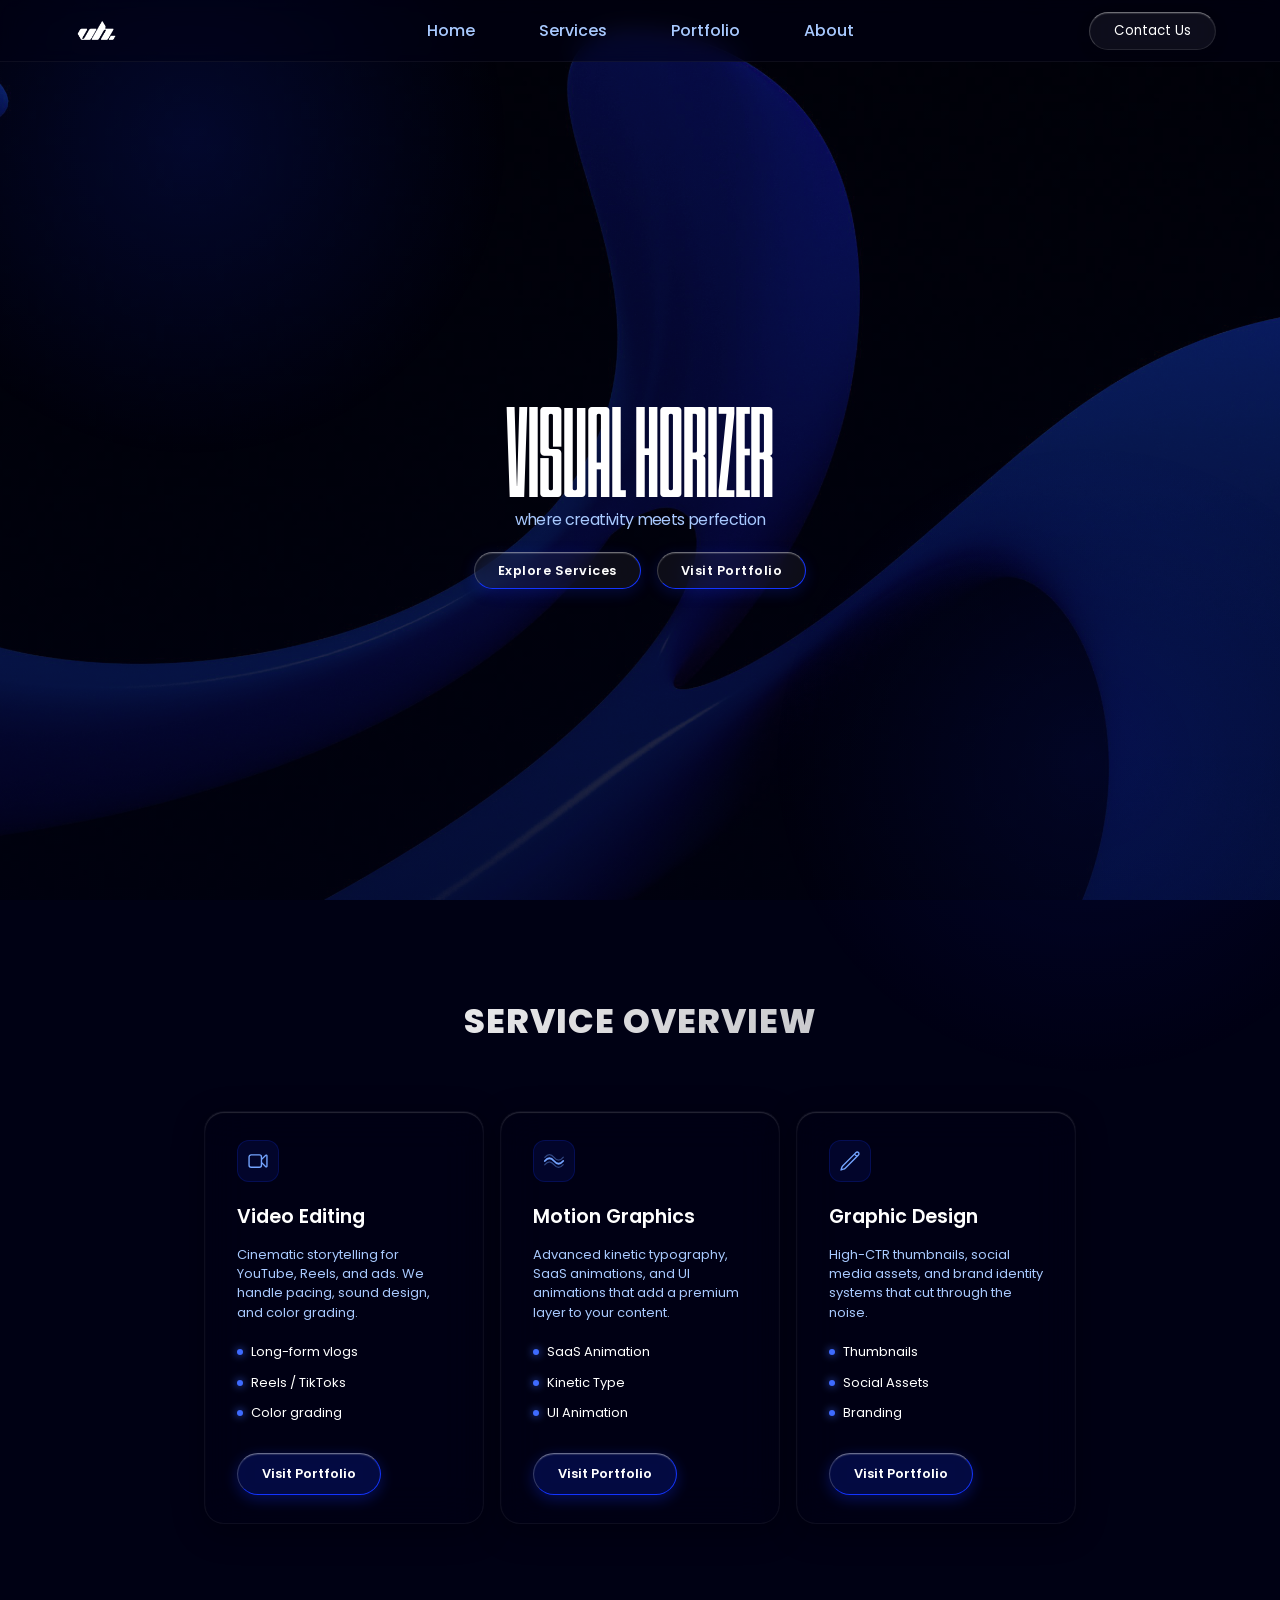
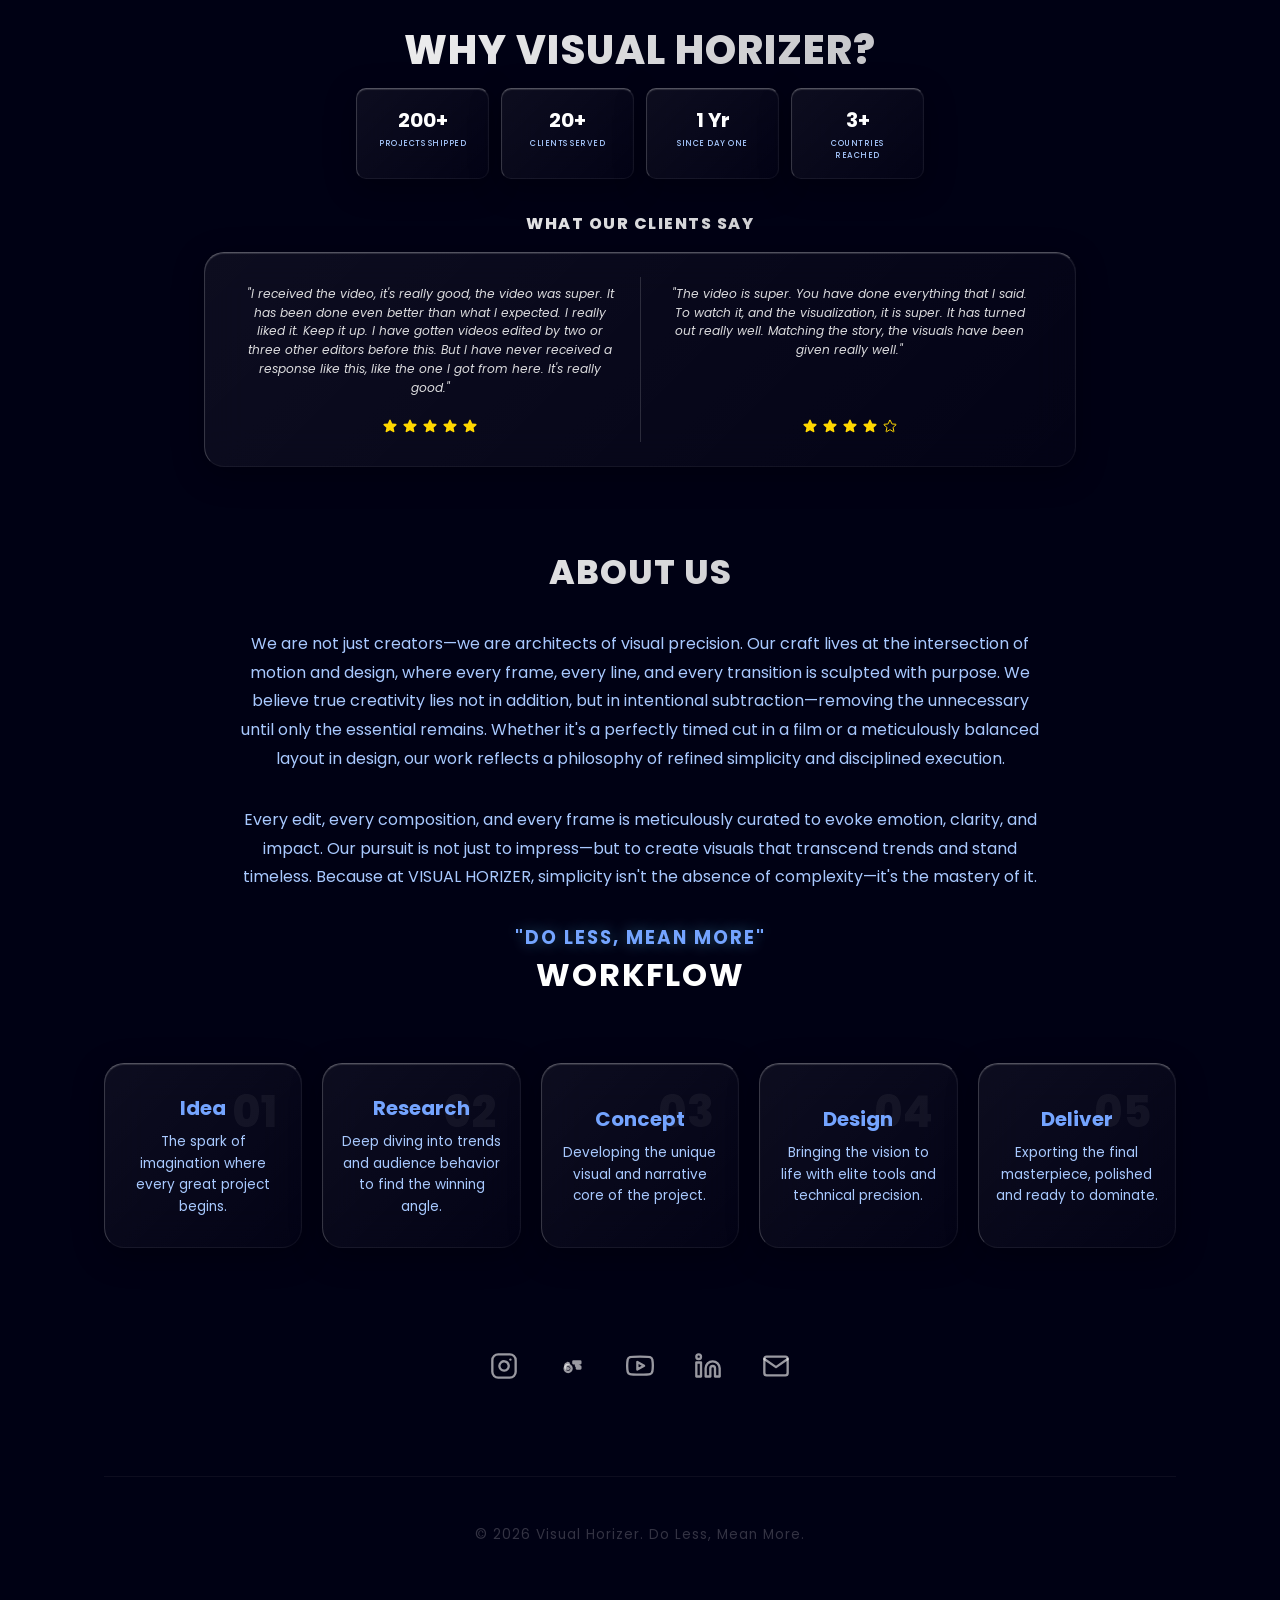
==== index.html @ a3b01a90 "Remove pricing cards, toggle buttons, and pricing section from homepage" ====
<!DOCTYPE html>
<html lang="en">
<head>
    <meta charset="UTF-8">
    <meta name="viewport" content="width=device-width, initial-scale=1.0">
    <title>Visual Horizer | Video Editing for Creators & Brands</title>
    <link rel="icon" type="image/svg+xml" href="Images/favicon/favicon.svg">
    <link rel="icon" type="image/png" sizes="96x96" href="Images/favicon/favicon-96x96.png">
    <link rel="apple-touch-icon" sizes="180x180" href="Images/favicon/apple-touch-icon.png">
    <link rel="manifest" href="Images/favicon/site.webmanifest">
    <meta name="description" content="200+ projects delivered, 20+ clients, 3+ countries reached.">
    <!-- Open Graph tags for social sharing -->
    <meta property="og:title" content="Visual Horizer | Video Editing for Creators & Brands">
    <meta property="og:description" content="200+ projects delivered, 20+ clients, 3+ countries reached.">
    <meta property="og:image" content="Images/favicon/web-app-manifest-512x512.png">
    <meta property="og:type" content="website">
    <meta name="twitter:card" content="summary_large_image">
    <meta name="twitter:title" content="Visual Horizer | Video Editing for Creators & Brands">
    <meta name="twitter:description" content="200+ projects delivered, 20+ clients, 3+ countries reached.">
    <meta name="twitter:image" content="Images/favicon/web-app-manifest-512x512.png">
    <link rel="preconnect" href="https://fonts.googleapis.com">
    <link rel="preconnect" href="https://fonts.gstatic.com" crossorigin>
    <link href="https://fonts.googleapis.com/css2?family=Poppins:wght@300;400;600;800;900&display=swap" rel="stylesheet">
    <link rel="stylesheet" href="style.css">
</head>
<body>
    <div id="glow-bg"></div>
    
    <!-- Global Animated Background -->
    <div class="global-bg-container">
        <canvas id="hero-canvas"></canvas>
        <div class="global-bg-overlay"></div>
    </div>
    <header class="navbar">
        <a href="#home" class="logo">
            <img src="Images/51-515959_transparent-background-red-x-png.png" alt="Visual Horizer Logo">
        </a>
        <nav>
            <a href="#home">Home</a>
            <a href="#services">Services</a>
            <div class="nav-item dropdown">
                <a href="#services" class="dropdown-trigger">Portfolio</a>
                <div class="dropdown-content">
                    <a href="graphic-portfolio">Graphic Design</a>
                    <a href="video-portfolio">Video Editing</a>
                    <a href="motion-portfolio">Motion Graphics</a>
                </div>
            </div>
            <a href="#about">About</a>
        </nav>
        <div class="nav-right">
            <button class="nav-contact">Contact Us</button>
            <button class="menu-btn" id="menu-btn">
                <svg xmlns="http://www.w3.org/2000/svg" fill="none" viewBox="0 0 24 24" stroke-width="1.5" stroke="currentColor">
                    <path stroke-linecap="round" stroke-linejoin="round" d="M3.75 6.75h16.5M3.75 12h16.5m-16.5 5.25h16.5" />
                </svg>
            </button>
        </div>
    </header>

    <!-- Mobile Menu Overlay -->
    <div class="mobile-overlay" id="mobile-overlay">
        <button class="close-menu-btn" id="close-menu-btn">&times;</button>
        <div class="mobile-nav-links">
            <a href="#home" class="mobile-link">Home</a>
            <a href="#services" class="mobile-link">Services</a>
            <a href="#services" class="mobile-link">Portfolio</a>
            <a href="#about" class="mobile-link">About</a>
        </div>
    </div>

    <main id="main-content">
        <!-- Default View (Landing & Pricing) -->
        <div id="default-view">
            <!-- Hero Section -->
            <section id="home" class="hero">
                <div class="hero-content">
                    <h1 class="hero-title" style="text-transform: uppercase;">VISUAL HORIZER</h1>
                    <p class="hero-subtitle">where creativity meets perfection</p>
                    <div class="hero-actions">
                        <a href="#services" class="btn btn-primary" style="text-decoration: none;">Explore Services</a>
                        <a href="video-portfolio" class="btn btn-primary" style="text-decoration: none;">Visit Portfolio</a>
                    </div>
                </div>
            </section>

            <!-- Services Section -->
            <section id="services" class="services">
                <div class="service-overview-wrapper">
                    <header class="services-header animate-fade-in">
                        <h2 class="section-title">Service Overview</h2>
                    </header>

                    <div class="services-grid" id="services-grid">
                        <!-- Card 1: Video Editing -->
                        <div class="scard glass animate-slide-up delay-1">
                            <div class="scard-icon-wrapper">
                                <svg class="scard-icon" xmlns="http://www.w3.org/2000/svg" fill="none" viewBox="0 0 24 24" stroke-width="1.5" stroke="currentColor">
                                  <path stroke-linecap="round" stroke-linejoin="round" d="m15.75 10.5 4.72-4.72a.75.75 0 0 1 1.28.53v11.38a.75.75 0 0 1-1.28.53l-4.72-4.72M4.5 18.75h9a2.25 2.25 0 0 0 2.25-2.25v-9a2.25 2.25 0 0 0-2.25-2.25h-9A2.25 2.25 0 0 0 2.25 7.5v9a2.25 2.25 0 0 0 2.25 2.25Z" />
                                </svg>
                            </div>
                            <h3 class="scard-title">Video Editing</h3>
                            <p class="scard-desc">Cinematic storytelling for YouTube, Reels, and ads. We handle pacing, sound design, and color grading.</p>
                            <ul class="scard-bullets">
                                <li>Long-form vlogs</li>
                                <li>Reels / TikToks</li>
                                <li>Color grading</li>
                            </ul>
                            <a href="video-portfolio" class="scard-btn btn">Visit Portfolio</a>
                        </div>

                        <!-- Card 2: Motion Graphics -->
                        <div class="scard glass animate-slide-up delay-2">
                            <div class="scard-icon-wrapper">
                                <svg class="scard-icon" xmlns="http://www.w3.org/2000/svg" fill="none" viewBox="0 0 24 24" stroke="currentColor">
                                    <path stroke-width="1.5" stroke-linecap="round" stroke-linejoin="round" d="M 2 8 Q 7 2, 12 8 T 22 8" style="opacity:0.4"/>
                                    <path stroke-width="2" stroke-linecap="round" stroke-linejoin="round" d="M 2 12 Q 7 6, 12 12 T 22 12" />
                                    <path stroke-width="1.5" stroke-linecap="round" stroke-linejoin="round" d="M 2 16 Q 7 10, 12 16 T 22 16" style="opacity:0.4"/>
                                </svg>
                            </div>
                            <h3 class="scard-title">Motion Graphics</h3>
                            <p class="scard-desc">Advanced kinetic typography, SaaS animations, and UI animations that add a premium layer to your content.</p>
                            <ul class="scard-bullets">
                                <li>SaaS Animation</li>
                                <li>Kinetic Type</li>
                                <li>UI Animation</li>
                            </ul>
                            <a href="motion-portfolio" class="scard-btn btn">Visit Portfolio</a>
                        </div>
                        
                        <!-- Card 3: Graphic Design -->
                        <div class="scard glass animate-slide-up delay-3">
                            <div class="scard-icon-wrapper">
                                <svg class="scard-icon" xmlns="http://www.w3.org/2000/svg" fill="none" viewBox="0 0 24 24" stroke-width="1.5" stroke="currentColor">
                                  <path stroke-linecap="round" stroke-linejoin="round" d="m16.862 4.487 1.687-1.688a1.875 1.875 0 1 1 2.652 2.652L6.832 19.82a4.5 4.5 0 0 1-1.897 1.13l-2.685.8.8-2.685a4.5 4.5 0 0 1 1.13-1.897L16.863 4.487Zm0 0L19.5 7.125" />
                                </svg>
                            </div>
                            <h3 class="scard-title">Graphic Design</h3>
                            <p class="scard-desc">High-CTR thumbnails, social media assets, and brand identity systems that cut through the noise.</p>
                            <ul class="scard-bullets">
                                <li>Thumbnails</li>
                                <li>Social Assets</li>
                                <li>Branding</li>
                            </ul>
                            <a href="graphic-portfolio" class="scard-btn btn">Visit Portfolio</a>
                        </div>
                    </div>

                    <div class="services-dots-container">
                        <span class="service-dot active" data-index="0"></span>
                        <span class="service-dot" data-index="1"></span>
                        <span class="service-dot" data-index="2"></span>
                    </div>
                </div>

                <!-- Why Visual Horizer Section -->
                <style>
                    .why-visual-horizer { margin: 6rem 0 3rem 0; text-align: center; }
                    .why-visual-horizer .section-title { font-size: 2.5rem; margin-bottom: 0.5rem; }
                    .why-visual-horizer .section-subtitle { font-size: 1.1rem; color: var(--text-secondary); margin-bottom: 3rem; }
                    .stats-grid { display: grid; grid-template-columns: repeat(4, 1fr); gap: 0.75rem; max-width: 600px; margin: 0 auto; padding: 0 1rem; }
                    .stat-card { padding: 1rem; border-radius: 10px; transition: transform 0.3s ease; }
                    .stat-card:hover { transform: translateY(-5px); }
                    .stat-number { font-size: 1.25rem; font-weight: 700; color: #fff; margin-bottom: 0.2rem; font-family: 'Poppins', sans-serif; }
                    .stat-label { font-size: 0.5rem; color: var(--text-secondary); font-weight: 500; text-transform: uppercase; letter-spacing: 0.5px; }

                    @media (max-width: 768px) {
                        .why-visual-horizer { margin: 3rem 0 0.5rem 0; }
                        .why-visual-horizer .section-title { font-size: 2rem; }
                        .why-visual-horizer .section-subtitle { font-size: 0.9rem; margin-bottom: 2rem; }
                        .stats-grid { grid-template-columns: repeat(2, 1fr); gap: 0.5rem; padding: 0 1.5rem !important; }
                        .stat-card { padding: 0.65rem; }
                        .stat-number { font-size: 0.9rem; }
                        .stat-label { font-size: 0.4rem; }
                    }
                    @media (max-width: 480px) {
                        .stat-number { font-size: 0.75rem; }
                        .stat-label { font-size: 0.35rem; }
                        .stat-card { padding: 0.5rem; }
                    }
                </style>
                <section class="why-visual-horizer">
                    <h2 class="section-title animate-fade-in">Why Visual Horizer?</h2>

                    
                    <div class="stats-grid">
                        <div class="stat-card glass animate-slide-up delay-1">
                            <h3 class="stat-number">200+</h3>
                            <p class="stat-label">Projects Shipped</p>
                        </div>
                        <div class="stat-card glass animate-slide-up delay-2">
                            <h3 class="stat-number">20+</h3>
                            <p class="stat-label">Clients Served</p>
                        </div>
                        <div class="stat-card glass animate-slide-up delay-3">
                            <h3 class="stat-number">1 Yr</h3>
                            <p class="stat-label">Since Day One</p>
                        </div>
                        <div class="stat-card glass animate-slide-up delay-4">
                            <h3 class="stat-number">3+</h3>
                            <p class="stat-label">Countries Reached</p>
                        </div>
                    </div>

                    <!-- Testimonials Section -->
                    <style>
                        .testimonials-section { margin-top: 2rem; margin-bottom: 1.5rem; text-align: center; }
                        .testimonials-section .section-title { font-size: 1rem; margin-bottom: 1rem; }
                        .testimonials-unified-box {
                            display: flex;
                            justify-content: center;
                            align-items: stretch;
                            max-width: 1000px;
                            margin: 0 auto;
                            padding: 1.5rem 1.25rem;
                            border-radius: 20px;
                            box-sizing: border-box;
                        }
                        .testimonial-content {
                            flex: 1;
                            min-width: 0;
                            text-align: center;
                            padding: 0.5rem 1.25rem;
                            display: flex;
                            flex-direction: column;
                            justify-content: space-between;
                            box-sizing: border-box;
                            transition: opacity 0.4s ease;
                        }
                        .testimonial-divider {
                            width: 1px;
                            background: rgba(255, 255, 255, 0.15);
                            margin: 0 0.25rem;
                            flex-shrink: 0;
                        }
                        .testimonial-text {
                            font-size: 0.76rem;
                            line-height: 1.55;
                            font-style: italic;
                            margin-bottom: 0.75rem;
                            color: rgba(255, 255, 255, 0.85);
                        }

                        @media (max-width: 768px) {
                            .testimonials-section { margin-top: 1rem; margin-bottom: 0; }
                            .testimonials-section .section-title { font-size: 0.6rem !important; margin-bottom: 0.6rem; }
                            .testimonials-unified-box {
                                flex-direction: column !important;
                                gap: 1.25rem !important;
                                padding: 0.5rem !important;
                                margin: 0 1rem;
                                width: auto !important;
                                background: transparent !important;
                                border: none !important;
                                backdrop-filter: none !important;
                                -webkit-backdrop-filter: none !important;
                                box-shadow: none !important;
                            }
                            .testimonial-content {
                                width: 100% !important;
                                padding: 0.5rem 0 !important;
                                display: flex !important;
                                opacity: 1 !important;
                            }
                            .testimonial-divider { display: none !important; }
                            .testimonial-text { font-size: 0.55rem; line-height: 1.4; margin-bottom: 0.5rem; }
                        }
                    </style>
                    <div class="testimonials-section animate-fade-in delay-4">
                        <h2 class="section-title" style="text-transform: uppercase; letter-spacing: 1.5px;">WHAT OUR CLIENTS SAY</h2>
                        <div class="testimonials-unified-box glass">
                            <!-- Testimonial 1 (5 Stars) -->
                            <div class="testimonial-content" id="testimonial-1">
                                <p class="testimonial-text">
                                    "I received the video, it's really good, the video was super. It has been done even better than what I expected. I really liked it. Keep it up. I have gotten videos edited by two or three other editors before this. But I have never received a response like this, like the one I got from here. It's really good."
                                </p>
                                <div class="testimonial-stars" style="display: flex; justify-content: center; gap: 4px; margin-top: 0.5rem;">
                                    <svg xmlns="http://www.w3.org/2000/svg" viewBox="0 0 24 24" fill="currentColor" style="width: 1rem; height: 1rem; color: #FFD700;"><path fill-rule="evenodd" d="M10.788 3.21c.448-1.077 1.976-1.077 2.424 0l2.082 5.007 5.404.433c1.164.093 1.636 1.545.749 2.305l-4.117 3.527 1.257 5.273c.271 1.136-.964 2.033-1.96 1.425L12 18.354 7.373 21.18c-.996.608-2.231-.29-1.96-1.425l1.257-5.273-4.117-3.527c-.887-.76-.415-2.212.749-2.305l5.404-.433 2.082-5.006z" clip-rule="evenodd" /></svg>
                                    <svg xmlns="http://www.w3.org/2000/svg" viewBox="0 0 24 24" fill="currentColor" style="width: 1rem; height: 1rem; color: #FFD700;"><path fill-rule="evenodd" d="M10.788 3.21c.448-1.077 1.976-1.077 2.424 0l2.082 5.007 5.404.433c1.164.093 1.636 1.545.749 2.305l-4.117 3.527 1.257 5.273c.271 1.136-.964 2.033-1.96 1.425L12 18.354 7.373 21.18c-.996.608-2.231-.29-1.96-1.425l1.257-5.273-4.117-3.527c-.887-.76-.415-2.212.749-2.305l5.404-.433 2.082-5.006z" clip-rule="evenodd" /></svg>
                                    <svg xmlns="http://www.w3.org/2000/svg" viewBox="0 0 24 24" fill="currentColor" style="width: 1rem; height: 1rem; color: #FFD700;"><path fill-rule="evenodd" d="M10.788 3.21c.448-1.077 1.976-1.077 2.424 0l2.082 5.007 5.404.433c1.164.093 1.636 1.545.749 2.305l-4.117 3.527 1.257 5.273c.271 1.136-.964 2.033-1.96 1.425L12 18.354 7.373 21.18c-.996.608-2.231-.29-1.96-1.425l1.257-5.273-4.117-3.527c-.887-.76-.415-2.212.749-2.305l5.404-.433 2.082-5.006z" clip-rule="evenodd" /></svg>
                                    <svg xmlns="http://www.w3.org/2000/svg" viewBox="0 0 24 24" fill="currentColor" style="width: 1rem; height: 1rem; color: #FFD700;"><path fill-rule="evenodd" d="M10.788 3.21c.448-1.077 1.976-1.077 2.424 0l2.082 5.007 5.404.433c1.164.093 1.636 1.545.749 2.305l-4.117 3.527 1.257 5.273c.271 1.136-.964 2.033-1.96 1.425L12 18.354 7.373 21.18c-.996.608-2.231-.29-1.96-1.425l1.257-5.273-4.117-3.527c-.887-.76-.415-2.212.749-2.305l5.404-.433 2.082-5.006z" clip-rule="evenodd" /></svg>
                                    <svg xmlns="http://www.w3.org/2000/svg" viewBox="0 0 24 24" fill="currentColor" style="width: 1rem; height: 1rem; color: #FFD700;"><path fill-rule="evenodd" d="M10.788 3.21c.448-1.077 1.976-1.077 2.424 0l2.082 5.007 5.404.433c1.164.093 1.636 1.545.749 2.305l-4.117 3.527 1.257 5.273c.271 1.136-.964 2.033-1.96 1.425L12 18.354 7.373 21.18c-.996.608-2.231-.29-1.96-1.425l1.257-5.273-4.117-3.527c-.887-.76-.415-2.212.749-2.305l5.404-.433 2.082-5.006z" clip-rule="evenodd" /></svg>
                                </div>
                            </div>

                            <!-- Thin Vertical Line Divider -->
                            <div class="testimonial-divider"></div>

                            <!-- Testimonial 2 (4 Stars + 1 Unfilled Star) -->
                            <div class="testimonial-content" id="testimonial-2">
                                <p class="testimonial-text">
                                    "The video is super. You have done everything that I said. To watch it, and the visualization, it is super. It has turned out really well. Matching the story, the visuals have been given really well."
                                </p>
                                <div class="testimonial-stars" style="display: flex; justify-content: center; gap: 4px; margin-top: 0.5rem;">
                                    <svg xmlns="http://www.w3.org/2000/svg" viewBox="0 0 24 24" fill="currentColor" style="width: 1rem; height: 1rem; color: #FFD700;"><path fill-rule="evenodd" d="M10.788 3.21c.448-1.077 1.976-1.077 2.424 0l2.082 5.007 5.404.433c1.164.093 1.636 1.545.749 2.305l-4.117 3.527 1.257 5.273c.271 1.136-.964 2.033-1.96 1.425L12 18.354 7.373 21.18c-.996.608-2.231-.29-1.96-1.425l1.257-5.273-4.117-3.527c-.887-.76-.415-2.212.749-2.305l5.404-.433 2.082-5.006z" clip-rule="evenodd" /></svg>
                                    <svg xmlns="http://www.w3.org/2000/svg" viewBox="0 0 24 24" fill="currentColor" style="width: 1rem; height: 1rem; color: #FFD700;"><path fill-rule="evenodd" d="M10.788 3.21c.448-1.077 1.976-1.077 2.424 0l2.082 5.007 5.404.433c1.164.093 1.636 1.545.749 2.305l-4.117 3.527 1.257 5.273c.271 1.136-.964 2.033-1.96 1.425L12 18.354 7.373 21.18c-.996.608-2.231-.29-1.96-1.425l1.257-5.273-4.117-3.527c-.887-.76-.415-2.212.749-2.305l5.404-.433 2.082-5.006z" clip-rule="evenodd" /></svg>
                                    <svg xmlns="http://www.w3.org/2000/svg" viewBox="0 0 24 24" fill="currentColor" style="width: 1rem; height: 1rem; color: #FFD700;"><path fill-rule="evenodd" d="M10.788 3.21c.448-1.077 1.976-1.077 2.424 0l2.082 5.007 5.404.433c1.164.093 1.636 1.545.749 2.305l-4.117 3.527 1.257 5.273c.271 1.136-.964 2.033-1.96 1.425L12 18.354 7.373 21.18c-.996.608-2.231-.29-1.96-1.425l1.257-5.273-4.117-3.527c-.887-.76-.415-2.212.749-2.305l5.404-.433 2.082-5.006z" clip-rule="evenodd" /></svg>
                                    <svg xmlns="http://www.w3.org/2000/svg" viewBox="0 0 24 24" fill="currentColor" style="width: 1rem; height: 1rem; color: #FFD700;"><path fill-rule="evenodd" d="M10.788 3.21c.448-1.077 1.976-1.077 2.424 0l2.082 5.007 5.404.433c1.164.093 1.636 1.545.749 2.305l-4.117 3.527 1.257 5.273c.271 1.136-.964 2.033-1.96 1.425L12 18.354 7.373 21.18c-.996.608-2.231-.29-1.96-1.425l1.257-5.273-4.117-3.527c-.887-.76-.415-2.212.749-2.305l5.404-.433 2.082-5.006z" clip-rule="evenodd" /></svg>
                                    <!-- 5th Unfilled Star -->
                                    <svg xmlns="http://www.w3.org/2000/svg" viewBox="0 0 24 24" fill="none" stroke="#FFD700" stroke-width="1.5" style="width: 1rem; height: 1rem; color: #FFD700;"><path stroke-linecap="round" stroke-linejoin="round" d="M11.48 3.499a.562.562 0 0 1 1.04 0l2.125 5.111a.563.563 0 0 0 .475.345l5.518.442c.499.04.701.663.321.988l-4.204 3.602a.563.563 0 0 0-.182.557l1.285 5.385a.562.562 0 0 1-.84.61l-4.725-2.885a.562.562 0 0 0-.586 0L6.982 20.54a.562.562 0 0 1-.84-.61l1.285-5.386a.562.562 0 0 0-.182-.557l-4.204-3.602a.562.562 0 0 1 .321-.988l5.518-.442a.563.563 0 0 0 .475-.345L11.48 3.5Z" /></svg>
                                </div>
                            </div>
                        </div>
                    </div>
                </section>

            </section>





            <!-- About Section -->
            <section id="about" class="about">
                <div class="about-top-wrapper">
                    <div class="about-header animate-fade-in">
                        <h2 class="section-title">About Us</h2>
                    </div>
                    <div class="about-text animate-fade-in delay-1">
                        <p>We are not just creators—we are architects of visual precision. Our craft lives at the intersection of motion and design, where every frame, every line, and every transition is sculpted with purpose. We believe true creativity lies not in addition, but in intentional subtraction—removing the unnecessary until only the essential remains. Whether it's a perfectly timed cut in a film or a meticulously balanced layout in design, our work reflects a philosophy of refined simplicity and disciplined execution.</p>
                        
                        <p>Every edit, every composition, and every frame is meticulously curated to evoke emotion, clarity, and impact. Our pursuit is not just to impress—but to create visuals that transcend trends and stand timeless. Because at VISUAL HORIZER, simplicity isn't the absence of complexity—it's the mastery of it.</p>
                        
                        <div class="quote-signature">"Do Less, Mean More"</div>
                    </div>
                </div>

                <div class="about-content">
                    <h3 class="workflow-title animate-fade-in delay-1">Workflow</h3>
                    <div class="about-values">
                        <!-- Group 1 -->
                        <div class="value-box glass">
                            <span class="value-num">01</span>
                            <h4>Idea</h4>
                            <p>The spark of imagination where every great project begins.</p>
                        </div>
                        <div class="value-box glass">
                            <span class="value-num">02</span>
                            <h4>Research</h4>
                            <p>Deep diving into trends and audience behavior to find the winning angle.</p>
                        </div>
                        <div class="value-box glass">
                            <span class="value-num">03</span>
                            <h4>Concept</h4>
                            <p>Developing the unique visual and narrative core of the project.</p>
                        </div>
                        <div class="value-box glass">
                            <span class="value-num">04</span>
                            <h4>Design</h4>
                            <p>Bringing the vision to life with elite tools and technical precision.</p>
                        </div>
                        <div class="value-box glass">
                            <span class="value-num">05</span>
                            <h4>Deliver</h4>
                            <p>Exporting the final masterpiece, polished and ready to dominate.</p>
                        </div>
                        <!-- Group 2 (Duplicate for Loop) -->
                        <div class="value-box glass">
                            <span class="value-num">01</span>
                            <h4>Idea</h4>
                            <p>The spark of imagination where every great project begins.</p>
                        </div>
                        <div class="value-box glass">
                            <span class="value-num">02</span>
                            <h4>Research</h4>
                            <p>Deep diving into trends and audience behavior to find the winning angle.</p>
                        </div>
                        <div class="value-box glass">
                            <span class="value-num">03</span>
                            <h4>Concept</h4>
                            <p>Developing the unique visual and narrative core of the project.</p>
                        </div>
                        <div class="value-box glass">
                            <span class="value-num">04</span>
                            <h4>Design</h4>
                            <p>Bringing the vision to life with elite tools and technical precision.</p>
                        </div>
                        <div class="value-box glass">
                            <span class="value-num">05</span>
                            <h4>Deliver</h4>
                            <p>Exporting the final masterpiece, polished and ready to dominate.</p>
                        </div>
                    </div>
                    <!-- Desktop social icons (hidden on mobile) -->
                    <div class="about-socials about-socials-desktop animate-fade-in delay-2">
                        <a href="https://www.instagram.com/visual.horizer" target="_blank" class="social-link" title="Instagram">
                            <svg xmlns="http://www.w3.org/2000/svg" width="24" height="24" viewBox="0 0 24 24" fill="none" stroke="currentColor" stroke-width="2" stroke-linecap="round" stroke-linejoin="round"><rect x="2" y="2" width="20" height="20" rx="5" ry="5"></rect><path d="M16 11.37A4 4 0 1 1 12.63 8 4 4 0 0 1 16 11.37z"></path><line x1="17.5" y1="6.5" x2="17.51" y2="6.5"></line></svg>
                        </a>
                        <a href="https://www.behance.net/visualhorizer" target="_blank" class="social-link" title="Behance">
                            <svg xmlns="http://www.w3.org/2000/svg" width="24" height="24" viewBox="0 0 24 24" fill="none" stroke="currentColor" stroke-width="2" stroke-linecap="round" stroke-linejoin="round"><path d="M8.27 10.43c-1.12 0-2.03.91-2.03 2.03 0 1.12.91 2.03 2.03 2.03.35 0 .66-.09.93-.24v-.25c-.27-.15-.58-.24-.93-.24-1.12 0-2.03-.91-2.03-2.03 0-1.12.91-2.03 2.03-2.03.35 0 .66.09.93.24v-.25c-.27-.15-.58-.24-.93-.24z"/><path d="M15.42 10.42v1.5h1.5v-1.5h-1.5zm1.5 3h1.5v-1.5h-1.5v1.5zm-5.25.75c0 1.66-1.34 3-3 3s-3-1.34-3-3 1.34-3 3-3 3 1.34 3 3zm1.5-6h6v1.5h-6v-1.5zm6 4.5h-3v1.5h3v-1.5z"/></svg>
                        </a>
                        <a href="https://www.youtube.com/@visual.horizer" target="_blank" class="social-link" title="YouTube">
                            <svg xmlns="http://www.w3.org/2000/svg" width="24" height="24" viewBox="0 0 24 24" fill="none" stroke="currentColor" stroke-width="2" stroke-linecap="round" stroke-linejoin="round"><path d="M22.54 6.42a2.78 2.78 0 0 0-1.94-2C18.88 4 12 4 12 4s-6.88 0-8.6.46a2.78 2.78 0 0 0-1.94 2A29 29 0 0 0 1 11.75a29 29 0 0 0 .46 5.33A2.78 2.78 0 0 0 3.4 19c1.72.46 8.6.46 8.6.46s6.88 0 8.6-.46a2.78 2.78 0 0 0 1.94-2 29 29 0 0 0 .46-5.25 29 29 0 0 0-.46-5.33z"></path><polygon points="9.75 15.02 15.5 11.75 9.75 8.48 9.75 15.02"></polygon></svg>
                        </a>
                        <a href="https://www.linkedin.com/company/visual-horizer/" target="_blank" class="social-link" title="LinkedIn">
                            <svg xmlns="http://www.w3.org/2000/svg" width="24" height="24" viewBox="0 0 24 24" fill="none" stroke="currentColor" stroke-width="2" stroke-linecap="round" stroke-linejoin="round"><path d="M16 8a6 6 0 0 1 6 6v7h-4v-7a2 2 0 0 0-2-2 2 2 0 0 0-2 2v7h-4v-7a6 6 0 0 1 6-6z"></path><rect x="2" y="9" width="4" height="12"></rect><circle cx="4" cy="4" r="2"></circle></svg>
                        </a>
                        <a href="mailto:visualhorizer@gmail.com" class="social-link" title="Gmail">
                            <svg xmlns="http://www.w3.org/2000/svg" width="24" height="24" viewBox="0 0 24 24" fill="none" stroke="currentColor" stroke-width="2" stroke-linecap="round" stroke-linejoin="round"><path d="M4 4h16c1.1 0 2 .9 2 2v12c0 1.1-.9 2-2 2H4c-1.1 0-2-.9-2-2V6c0-1.1.9-2 2-2z"></path><polyline points="22,6 12,13 2,6"></polyline></svg>
                        </a>
                    </div>

                    <!-- Mobile social contact list (hidden on desktop) -->
                    <style>
                        .about-socials-mobile { display: none; }

                        @media (max-width: 768px) {
                            .about-socials-desktop { display: none !important; }
                            .about-socials-mobile {
                                display: flex !important;
                                flex-direction: column;
                                gap: 0;
                                margin-top: 1.5rem;
                                width: 100%;
                            }
                            .social-row {
                                display: flex;
                                align-items: center;
                                padding: 0.75rem 0.5rem;
                                border-bottom: 1px solid rgba(255, 255, 255, 0.06);
                                text-decoration: none;
                                transition: background 0.2s ease;
                            }
                            .social-row:last-child { border-bottom: none; }
                            .social-row:active { background: rgba(255, 255, 255, 0.04); }
                            .social-row-icon {
                                width: 32px;
                                height: 32px;
                                border-radius: 8px;
                                display: flex;
                                align-items: center;
                                justify-content: center;
                                flex-shrink: 0;
                                border: 1px solid rgba(255, 255, 255, 0.1);
                            }
                            .social-row-icon { border-color: rgba(67, 97, 238, 0.3); }
                            .social-row-icon svg {
                                width: 16px;
                                height: 16px;
                                stroke: var(--color-400, #6b8aff);
                                fill: none;
                            }
                            .social-row-info {
                                flex: 1;
                                margin-left: 0.75rem;
                            }
                            .social-row-title {
                                font-size: 0.7rem;
                                font-weight: 600;
                                color: #fff;
                                font-family: 'Poppins', sans-serif;
                            }
                            .social-row-sub {
                                font-size: 0.5rem;
                                color: rgba(255, 255, 255, 0.45);
                                margin-top: 1px;
                                font-family: 'Inter', sans-serif;
                            }
                            .social-row-arrow {
                                color: var(--color-500, #4361ee);
                                font-size: 0.8rem;
                                margin-left: auto;
                                opacity: 0.6;
                            }
                        }
                    </style>
                    <div class="about-socials-mobile animate-fade-in delay-2">
                        <a href="https://www.instagram.com/visual.horizer" target="_blank" class="social-row">
                            <div class="social-row-icon ig">
                                <svg xmlns="http://www.w3.org/2000/svg" viewBox="0 0 24 24" stroke-width="2" stroke-linecap="round" stroke-linejoin="round"><rect x="2" y="2" width="20" height="20" rx="5" ry="5"></rect><path d="M16 11.37A4 4 0 1 1 12.63 8 4 4 0 0 1 16 11.37z"></path><line x1="17.5" y1="6.5" x2="17.51" y2="6.5"></line></svg>
                            </div>
                            <div class="social-row-info">
                                <div class="social-row-title">Instagram</div>
                                <div class="social-row-sub">@visual.horizer</div>
                            </div>
                            <span class="social-row-arrow">→</span>
                        </a>
                        <a href="https://wa.me/919048856350" target="_blank" class="social-row">
                            <div class="social-row-icon wa">
                                <svg xmlns="http://www.w3.org/2000/svg" viewBox="0 0 24 24" stroke-width="2" stroke-linecap="round" stroke-linejoin="round"><path d="M21 11.5a8.38 8.38 0 0 1-.9 3.8 8.5 8.5 0 0 1-7.6 4.7 8.38 8.38 0 0 1-3.8-.9L3 21l1.9-5.7a8.38 8.38 0 0 1-.9-3.8 8.5 8.5 0 0 1 4.7-7.6 8.38 8.38 0 0 1 3.8-.9h.5a8.48 8.48 0 0 1 8 8v.5z"></path></svg>
                            </div>
                            <div class="social-row-info">
                                <div class="social-row-title">WhatsApp</div>
                                <div class="social-row-sub">+91 90488 56350</div>
                            </div>
                            <span class="social-row-arrow">→</span>
                        </a>
                        <a href="https://www.linkedin.com/company/visual-horizer/" target="_blank" class="social-row">
                            <div class="social-row-icon li">
                                <svg xmlns="http://www.w3.org/2000/svg" viewBox="0 0 24 24" stroke-width="2" stroke-linecap="round" stroke-linejoin="round"><path d="M16 8a6 6 0 0 1 6 6v7h-4v-7a2 2 0 0 0-2-2 2 2 0 0 0-2 2v7h-4v-7a6 6 0 0 1 6-6z"></path><rect x="2" y="9" width="4" height="12"></rect><circle cx="4" cy="4" r="2"></circle></svg>
                            </div>
                            <div class="social-row-info">
                                <div class="social-row-title">LinkedIn</div>
                                <div class="social-row-sub">Visual Horizer</div>
                            </div>
                            <span class="social-row-arrow">→</span>
                        </a>
                        <a href="https://www.youtube.com/@visual.horizer" target="_blank" class="social-row">
                            <div class="social-row-icon yt">
                                <svg xmlns="http://www.w3.org/2000/svg" viewBox="0 0 24 24" stroke-width="2" stroke-linecap="round" stroke-linejoin="round"><path d="M22.54 6.42a2.78 2.78 0 0 0-1.94-2C18.88 4 12 4 12 4s-6.88 0-8.6.46a2.78 2.78 0 0 0-1.94 2A29 29 0 0 0 1 11.75a29 29 0 0 0 .46 5.33A2.78 2.78 0 0 0 3.4 19c1.72.46 8.6.46 8.6.46s6.88 0 8.6-.46a2.78 2.78 0 0 0 1.94-2 29 29 0 0 0 .46-5.25 29 29 0 0 0-.46-5.33z"></path><polygon points="9.75 15.02 15.5 11.75 9.75 8.48 9.75 15.02"></polygon></svg>
                            </div>
                            <div class="social-row-info">
                                <div class="social-row-title">YouTube</div>
                                <div class="social-row-sub">@visual.horizer</div>
                            </div>
                            <span class="social-row-arrow">→</span>
                        </a>
                        <a href="mailto:visualhorizer@gmail.com" class="social-row">
                            <div class="social-row-icon em">
                                <svg xmlns="http://www.w3.org/2000/svg" viewBox="0 0 24 24" stroke-width="2" stroke-linecap="round" stroke-linejoin="round"><path d="M4 4h16c1.1 0 2 .9 2 2v12c0 1.1-.9 2-2 2H4c-1.1 0-2-.9-2-2V6c0-1.1.9-2 2-2z"></path><polyline points="22,6 12,13 2,6"></polyline></svg>
                            </div>
                            <div class="social-row-info">
                                <div class="social-row-title">Email</div>
                                <div class="social-row-sub">visualhorizer@gmail.com</div>
                            </div>
                            <span class="social-row-arrow">→</span>
                        </a>
                    </div>
                </div>
                <div class="about-footer">
                    <p>© 2026 Visual Horizer. Do Less, Mean More.</p>
                </div>
            </section>
        </div>

        <!-- Custom Bundle Builder View -->
        <div id="bundle-view" class="hidden">
            <section class="bundle-builder">
                <button class="btn btn-back" id="btn-back-home">&larr; Back to Home</button>
                <h2 class="section-title">Custom Bundle Builder</h2>
                <div class="builder-container glass">
                    <div class="builder-left">
                        <div class="form-group">
                            <label>Style Needed</label>
                            <select id="bundle-style" class="glass-input">
                                <option value="Video Editing">Video Editing</option>
                                <option value="Graphic Design">Graphic Design</option>
                                <option value="Mixed">Mixed (Both)</option>
                            </select>
                        </div>
                        <div class="form-group">
                            <label>Quantity (Assets)</label>
                            <div class="slider-container">
                                <input type="range" id="bundle-qty" min="2" max="15" value="2" class="glass-slider">
                                <span class="qty-display" id="qty-display">2</span>
                            </div>
                        </div>
                        <div class="form-group">
                            <label>Extras</label>
                            <div class="extras-grid">
                                <label class="extra-item glass">
                                    <input type="checkbox" class="extra-checkbox" value="50" data-name="Source Files">
                                    <span>Source Files (+$50)</span>
                                </label>
                                <label class="extra-item glass">
                                    <input type="checkbox" class="extra-checkbox" value="100" data-name="Express Delivery">
                                    <span>Express Delivery (+$100)</span>
                                </label>
                                <label class="extra-item glass">
                                    <input type="checkbox" class="extra-checkbox" value="150" data-name="Dedicated Manager">
                                    <span>Dedicated Manager (+$150)</span>
                                </label>
                            </div>
                        </div>
                    </div>
                    <div class="builder-right">
                        <div class="summary-box glass">
                            <h3>Order Summary</h3>
                            <div class="summary-details">
                                <div class="summary-row"><span>Base Price x <span id="summary-qty">2</span></span><span id="summary-base">$200</span></div>
                                <div class="summary-row"><span>Extras</span><span id="summary-extras">$0</span></div>
                                <div class="summary-total"><span>Total</span><span id="summary-total">$200</span></div>
                            </div>
                            <button class="btn btn-primary btn-block" id="btn-initiate-order">Initiate Order</button>
                        </div>
                    </div>
                </div>
            </section>
        </div>
    </main>

    <script src="script.js"></script>
</body>
</html>
---- style.css ----
@font-face {
    font-family: 'Psilograph';
    src: url('Font/Psilograph-SemiBold.woff2') format('woff2'),
        url('Font/Psilograph-SemiBold.otf') format('opentype');
    font-weight: 600;
    font-style: normal;
    font-display: swap;
}

:root {
    --color-50: #e4f0ff;
    --color-100: #cfe2ff;
    --color-200: #a8c9ff;
    --color-300: #74a4ff;
    --color-400: #3e6bff;
    --color-500: #1334ff;
    --color-600: #001dff;
    --color-700: #001dff;
    --color-800: #001ae4;
    --color-900: #000eb0;
    --color-950: #000114;

    --bg-color: var(--color-950);
    --text-primary: #ffffff;
    --text-secondary: var(--color-200);
}

* {
    box-sizing: border-box;
    margin: 0;
    padding: 0;
    font-family: 'Poppins', sans-serif;
}

html {
    scroll-behavior: smooth;
}

body {
    background-color: var(--bg-color);
    background-image: linear-gradient(rgba(0, 1, 20, 0.4), rgba(0, 1, 20, 0.7)), url('Images/photo-1699891730676-037bed3c1bed.png');
    background-size: cover;
    background-position: center;
    background-repeat: no-repeat;
    background-attachment: fixed;
    color: var(--text-primary);
    overflow-x: hidden;
    position: relative;
    min-height: 100vh;
}

/* Global Animated Background */
.global-bg-container {
    display: none;
    position: fixed;
    top: 0;
    left: 0;
    width: 100vw;
    height: 100vh;
    z-index: -2;
    pointer-events: none;
}

#hero-canvas {
    width: 100%;
    height: 100%;
    object-fit: cover;
}

.global-bg-overlay {
    position: absolute;
    top: 0;
    left: 0;
    width: 100%;
    height: 100%;
    background: linear-gradient(rgba(0, 1, 20, 0.7), rgba(0, 1, 20, 0.9));
}

/* Background Glow Effects */
body::before {
    content: '';
    position: fixed;
    top: -20%;
    left: -10%;
    width: 50vw;
    height: 50vw;
    border-radius: 50%;
    background: radial-gradient(circle, rgba(19, 52, 255, 0.15) 0%, rgba(0, 1, 20, 0) 70%);
    z-index: -1;
    pointer-events: none;
}

body::after {
    content: '';
    position: fixed;
    bottom: -20%;
    right: -10%;
    width: 50vw;
    height: 50vw;
    border-radius: 50%;
    background: radial-gradient(circle, rgba(19, 52, 255, 0.1) 0%, rgba(0, 1, 20, 0) 70%);
    z-index: -1;
    pointer-events: none;
}

.navbar {
    display: flex;
    justify-content: space-between;
    align-items: center;
    padding: 0.5rem 4rem;
    background: rgba(0, 1, 20, 0.5);
    backdrop-filter: blur(10px);
    -webkit-backdrop-filter: blur(10px);
    border-bottom: 1px solid rgba(255, 255, 255, 0.05);
    position: fixed;
    top: 0;
    width: 100%;
    z-index: 100;
}

.logo {
    display: flex;
    align-items: center;
    text-decoration: none;
}

.logo img {
    height: 45px;
    object-fit: contain;
    display: block;
    transform: scale(1.55);
    transform-origin: left center;
}

.navbar nav {
    position: absolute;
    left: 50%;
    transform: translateX(-50%);
    display: flex;
    align-items: center;
    gap: 2rem;
}

.navbar nav a,
.dropdown-trigger {
    color: var(--text-secondary);
    text-decoration: none;
    font-weight: 500;
    transition: all 0.3s ease;
    cursor: pointer;
    padding: 0.5rem 1rem;
    white-space: nowrap;
}

.navbar nav a:hover,
.dropdown-trigger:hover {
    color: #fff;
    text-shadow: 0 0 10px rgba(19, 52, 255, 0.8), 0 0 20px rgba(19, 52, 255, 0.4);
}

/* Dropdown styling */
.nav-item.dropdown {
    position: relative;
    display: inline-block;
}

.dropdown-content {
    display: none;
    position: absolute;
    top: 100%;
    left: 50%;
    transform: translateX(-50%) translateY(10px);
    background: rgba(0, 1, 20, 0.85);
    backdrop-filter: blur(25px);
    -webkit-backdrop-filter: blur(25px);
    min-width: 220px;
    border: 1px solid rgba(255, 255, 255, 0.1);
    border-radius: 12px;
    padding: 0.8rem 0;
    z-index: 101;
    opacity: 0;
    clip-path: inset(0 0 100% 0); /* For wipe effect */
    transition: all 0.4s cubic-bezier(0.4, 0, 0.2, 1);
    box-shadow: 0 15px 35px rgba(0, 0, 0, 0.5);
}

.dropdown-content a {
    color: var(--text-secondary) !important;
    padding: 0.8rem 1.5rem !important;
    margin: 0 !important;
    text-decoration: none;
    display: block;
    font-size: 0.9rem;
    font-weight: 400;
    transition: all 0.2s ease;
    text-align: left;
    border-left: 2px solid transparent;
}

.dropdown-content a:hover {
    background: rgba(19, 52, 255, 0.1);
    color: #fff !important;
    padding-left: 1.8rem !important;
    border-left-color: var(--color-500);
}

.nav-item.dropdown:hover .dropdown-content {
    display: block;
    opacity: 1;
    transform: translateX(-50%) translateY(0);
    clip-path: inset(0 0 0 0);
}

.nav-contact {
    background: rgba(255, 255, 255, 0.05);
    backdrop-filter: blur(12px);
    -webkit-backdrop-filter: blur(12px);
    color: var(--text-primary);
    border: 1px solid rgba(255, 255, 255, 0.1);
    border-top: 1px solid rgba(255, 255, 255, 0.4);
    border-left: 1px solid rgba(255, 255, 255, 0.2);
    padding: 0.5rem 1.5rem;
    border-radius: 30px;
    cursor: pointer;
    transition: all 0.4s cubic-bezier(0.25, 1, 0.5, 1);
    box-shadow: 0 4px 15px rgba(0, 0, 0, 0.1), inset 0 1px 1px rgba(255, 255, 255, 0.15);
    position: relative;
    overflow: hidden;
    z-index: 1;
}

.nav-contact::before, .nav-contact::after {
    display: none !important;
}

.nav-contact:hover {
    background: var(--color-500);
    color: #fff;
    box-shadow: 0 0 20px var(--color-500);
    transform: translateY(-2px);
    border-color: var(--color-500);
}




.nav-right {
    display: flex;
    align-items: center;
    gap: 1rem;
}

.menu-btn {
    display: none;
    background: transparent;
    border: none;
    color: #fff;
    cursor: pointer;
    padding: 0.4rem;
}

.menu-btn svg {
    width: 28px;
    height: 28px;
}

/* Mobile Menu Overlay */
.mobile-overlay {
    position: fixed;
    top: 0; left: 0; width: 100%; height: 100vh;
    background: rgba(0, 1, 20, 0.95);
    backdrop-filter: blur(20px);
    -webkit-backdrop-filter: blur(20px);
    z-index: 1000;
    display: flex;
    flex-direction: column;
    justify-content: center;
    align-items: center;
    opacity: 0;
    pointer-events: none;
    transition: opacity 0.4s ease;
}

.mobile-overlay.active {
    opacity: 1;
    pointer-events: all;
}

.close-menu-btn {
    position: absolute;
    top: 1.5rem;
    right: 1.5rem;
    background: transparent;
    border: none;
    color: rgba(255, 255, 255, 0.8);
    font-size: 3.5rem;
    line-height: 1;
    cursor: pointer;
    transition: color 0.3s;
}

.close-menu-btn:hover {
    color: #fff;
}

.mobile-nav-links {
    display: flex;
    flex-direction: column;
    gap: 3rem;
    text-align: center;
}

.mobile-link {
    color: rgba(255, 255, 255, 0.7);
    text-decoration: none;
    font-size: 2.2rem;
    font-weight: 600;
    font-family: 'Psilograph', sans-serif;
    text-transform: uppercase;
    transition: all 0.3s ease;
}

.mobile-link:hover {
    color: #fff;
    text-shadow: 0 0 15px var(--color-400);
    transform: scale(1.1);
}

/* Typography & General Utilities */
.section-title {
    font-size: 2.5rem;
    text-align: center;
    margin-bottom: 2rem;
    font-weight: 600;
}

.hidden {
    display: none !important;
}

/* Glassmorphism Classes */
.glass {
    background: linear-gradient(135deg, rgba(255, 255, 255, 0.05), rgba(255, 255, 255, 0.01));
    backdrop-filter: blur(20px);
    -webkit-backdrop-filter: blur(20px);
    border: 1px solid rgba(255, 255, 255, 0.05);
    border-top: 1px solid rgba(255, 255, 255, 0.3);
    border-left: 1px solid rgba(255, 255, 255, 0.2);
    border-radius: 16px;
    box-shadow: 0 8px 32px 0 rgba(0, 0, 0, 0.3), inset 0 1px 1px rgba(255, 255, 255, 0.15);
    position: relative;
    overflow: hidden;
}

/* Spotlight & Edge Glow Classes */
.scard, .card, .video-card, .glass-card, .value-box, .extra-item, .wide-card, .summary-box, .btn-primary, .scard-btn, .nav-contact, .btn-contact-sales, .wide-btn, .btn-back, .btn {
    position: relative;
    overflow: hidden;
}

.scard::before, .card::before, .video-card::before, .glass-card::before, .value-box::before, .extra-item::before, .wide-card::before, .summary-box::before, .btn-primary::before, .scard-btn::before, .nav-contact::before, .btn-contact-sales::before, .wide-btn::before, .btn-back::before, .btn::before {
    content: '';
    position: absolute;
    inset: 0;
    background: radial-gradient(
        600px circle at var(--mouse-x) var(--mouse-y),
        rgba(255, 255, 255, 0.12),
        transparent 45%
    );
    z-index: 1;
    pointer-events: none;
    opacity: 0;
    transition: opacity 0.3s ease;
}

.scard::after, .card::after, .video-card::after, .glass-card::after, .value-box::after, .extra-item::after, .wide-card::after, .summary-box::after, .btn-primary::after, .scard-btn::after, .nav-contact::after, .btn-contact-sales::after, .wide-btn::after, .btn-back::after, .btn::after {
    content: '';
    position: absolute;
    inset: 0;
    padding: 1.5px; /* border thickness */
    background: radial-gradient(
        400px circle at var(--mouse-x) var(--mouse-y),
        rgba(19, 52, 255, 0.8),
        transparent 40%
    );
    z-index: 2;
    pointer-events: none;
    opacity: 0;
    transition: opacity 0.3s ease;
    -webkit-mask: linear-gradient(#fff 0 0) content-box, linear-gradient(#fff 0 0);
    mask: linear-gradient(#fff 0 0) content-box, linear-gradient(#fff 0 0);
    -webkit-mask-composite: xor;
    mask-composite: exclude;
    border-radius: inherit;
}

.scard:hover::before, .card:hover::before, .video-card:hover::before, .glass-card:hover::before, .value-box:hover::before, .extra-item:hover::before, .wide-card:hover::before, .summary-box:hover::before, .btn-primary:hover::before, .scard-btn:hover::before, .nav-contact:hover::before, .btn-contact-sales:hover::before, .wide-btn:hover::before, .btn-back:hover::before, .btn:hover::before,
.scard:hover::after, .card:hover::after, .video-card:hover::after, .glass-card:hover::after, .value-box:hover::after, .extra-item:hover::after, .wide-card:hover::after, .summary-box:hover::after, .btn-primary:hover::after, .scard-btn:hover::after, .nav-contact:hover::after, .btn-contact-sales:hover::after, .wide-btn:hover::after, .btn-back:hover::after, .btn:hover::after {
    opacity: 1;
}

.scard > *, .card > *, .video-card > *, .glass-card > *, .value-box > *, .extra-item > *, .wide-card > *, .summary-box > *, .btn-primary > *, .scard-btn > *, .nav-contact > *, .btn-contact-sales > *, .wide-btn > *, .btn-back > *, .btn > * {
    position: relative;
    z-index: 3;
}

.scard > *, .card > *, .video-card > *, .glass-card > *, .value-box > *, .extra-item > *, .wide-card > *, .summary-box > * {
    position: relative;
    z-index: 3;
}

/* Buttons */
.btn {
    padding: 0.6rem 1.6rem;
    border-radius: 30px;
    font-size: 0.95rem;
    font-weight: 600;
    cursor: pointer;
    transition: all 0.3s ease;
    border: none;
    outline: none;
}

.btn-primary {
    position: relative;
    background: rgba(255, 255, 255, 0.05);
    backdrop-filter: blur(12px);
    -webkit-backdrop-filter: blur(12px);
    color: #fff;
    border: 1px solid var(--color-500);
    border-top: 1px solid rgba(255, 255, 255, 0.4);
    border-left: 1px solid rgba(255, 255, 255, 0.2);
    padding: calc(0.6rem - 1px) calc(1.5rem - 1px);
    box-shadow: 0 4px 15px rgba(19, 52, 255, 0.2), inset 0 1px 1px rgba(255, 255, 255, 0.15);
    overflow: hidden;
    z-index: 1;
    transition: all 0.4s cubic-bezier(0.25, 1, 0.5, 1);
    font-size: 0.8rem;
    letter-spacing: 0.5px;
}

.btn-primary::before, .btn-primary::after {
    display: none !important;
}

.btn-primary:hover {
    background: var(--color-500);
    color: #fff;
    box-shadow: 0 0 20px var(--color-500);
    transform: translateY(-2px);
    border-color: var(--color-500);
}







.btn-block {
    width: 100%;
}

.btn-back {
    background: transparent;
    color: var(--text-secondary);
    padding: 0;
    margin-bottom: 2rem;
}

.btn-back:hover {
    color: var(--text-primary);
    text-shadow: 0 0 8px var(--color-300);
}

/* Hero Section */
.hero {
    min-height: 100vh;
    display: flex;
    flex-direction: column;
    justify-content: center;
    align-items: center;
    text-align: center;
    padding: 0 2rem;
    padding-top: 5rem;
    position: relative;
}

.hero-content {
    position: relative;
    z-index: 2;
    display: flex;
    flex-direction: column;
    align-items: center;
}

.hero-title {
    font-size: 8rem;
    font-weight: 800;
    margin-bottom: 0;
    line-height: 1.1;
    font-family: 'Psilograph', sans-serif;
}

/* .hero-title span removed as it's no longer in HTML */

.hero-subtitle {
    font-size: 1rem;
    color: var(--text-secondary);
    max-width: 600px;
    margin: -1.5rem auto 1.25rem;
    text-align: center;
    letter-spacing: -0.04em; /* Corresponds to -40 tracking in design tools */
}

.hero-actions {
    display: flex;
    gap: 1rem;
}

/* Services Section */
.services {
    padding: 6rem 4rem 0 4rem;
    max-width: 1000px;
    margin: 0 auto;
}

.services-header {
    text-align: center;
    margin-bottom: 4rem;
}

.services-header .section-title {
    margin-bottom: 1rem;
}

.section-subtitle {
    font-size: 1.15rem;
    color: var(--text-secondary);
    max-width: 600px;
    margin: 0 auto;
    line-height: 1.6;
}

.services-dots-container, .pricing-scrollbar-container {
    display: none;
}

.services-grid {
    display: grid;
    grid-template-columns: repeat(auto-fit, minmax(260px, 1fr));
    gap: 1rem;
    margin-bottom: 4rem;
}

.scard {
    padding: 1.75rem 2rem;
    border-radius: 20px;
    transition: all 0.4s ease;
    display: flex;
    flex-direction: column;
}
.scard::before {
    display: none !important;
}

.scard:hover .scard-icon-wrapper {
    background: rgba(19, 52, 255, 0.3);
    box-shadow: 0 0 20px rgba(19, 52, 255, 0.6);
    transform: translateY(-3px) scale(1.1);
    border-color: rgba(19, 52, 255, 0.8);
}

.scard-icon-wrapper {
    width: 42px;
    height: 42px;
    background: rgba(19, 52, 255, 0.1);
    border-radius: 12px;
    display: flex;
    align-items: center;
    justify-content: center;
    margin-bottom: 1.25rem;
    border: 1px solid rgba(19, 52, 255, 0.2);
    transition: all 0.4s ease;
}

.scard-icon {
    width: 22px;
    height: 22px;
    color: var(--color-300);
}

.scard-title {
    font-size: 1.2rem;
    font-weight: 600;
    margin-bottom: 0.85rem;
    color: #fff;
    font-family: 'Poppins', sans-serif;
}

.scard-desc {
    font-size: 0.81rem;
    color: var(--text-secondary);
    line-height: 1.5;
    margin-bottom: 1.25rem;
    flex-grow: 1;
}

.scard-bullets {
    list-style: none;
    padding: 0;
}

.scard-bullets li {
    font-size: 0.81rem;
    color: #fff;
    margin-bottom: 0.65rem;
    display: flex;
    align-items: center;
    gap: 8px;
}

.scard-bullets li::before {
    content: '';
    display: inline-block;
    width: 6px;
    height: 6px;
    background: var(--color-400);
    border-radius: 50%;
    box-shadow: 0 0 8px var(--color-400);
}

.scard-btn {
    display: flex;
    justify-content: center;
    align-items: center;
    align-self: flex-start;
    margin-top: 1.25rem;
    padding: 0.6rem 1.5rem;
    border-radius: 50px;
    background: rgba(19, 52, 255, 0.2);
    backdrop-filter: blur(12px);
    -webkit-backdrop-filter: blur(12px);
    border: 1px solid var(--color-500);
    border-top: 1px solid rgba(255, 255, 255, 0.4);
    border-left: 1px solid rgba(255, 255, 255, 0.2);
    color: #fff;
    font-weight: 600;
    font-size: 0.81rem;
    text-decoration: none;
    transition: all 0.4s cubic-bezier(0.25, 1, 0.5, 1);
    box-shadow: 0 4px 15px rgba(19, 52, 255, 0.3), inset 0 1px 1px rgba(255, 255, 255, 0.15);
    position: relative;
    overflow: hidden;
    z-index: 1;
}







/* Tech Stack Footer */
.tech-stack-section {
    text-align: center;
    margin-top: 5rem;
}

.tech-stack-title {
    font-family: monospace;
    font-size: 0.85rem;
    color: rgba(255, 255, 255, 0.4);
    letter-spacing: 2px;
    margin-bottom: 1.5rem;
    text-transform: uppercase;
}

.tech-item:nth-child(n+8) {
    display: none;
}

@media (max-width: 768px) {
    .tech-item:nth-child(n+8) {
        display: flex; /* Show for marquee on mobile */
    }
}

.tech-pill {
    display: flex;
    flex-wrap: wrap;
    justify-content: center;
    gap: 1.5rem;
    padding: 1.5rem 2.5rem;
    border-radius: 20px;
    position: relative;
    z-index: 2;
    transition: all 0.4s ease;
}
.tech-pill::before {
    display: none !important;
}

.tech-item {
    display: flex;
    flex-direction: column;
    align-items: center;
    gap: 0.5rem;
    cursor: default;
    transition: opacity 0.3s;
    opacity: 0.7;
}

.tech-item:hover {
    opacity: 1;
}

.tech-item span {
    font-size: 0.75rem;
    color: var(--text-secondary);
    font-weight: 600;
}

.tech-logo {
    width: 40px;
    height: 40px;
    border-radius: 10px;
    display: flex;
    align-items: center;
    justify-content: center;
    font-weight: 800;
    font-size: 1.1rem;
    color: #ffffff;
    background: rgba(19, 52, 255, 0.15);
    border: 1px solid rgba(19, 52, 255, 0.4);
    box-shadow: 0 4px 15px rgba(0, 0, 0, 0.3), inset 0 0 10px rgba(19, 52, 255, 0.2);
    text-shadow: 0 0 8px var(--color-400);
    transition: all 0.3s ease;
}

.tech-item:hover .tech-logo {
    background: rgba(19, 52, 255, 0.3);
    border-color: var(--color-500);
    box-shadow: 0 4px 20px rgba(19, 52, 255, 0.4);
    transform: translateY(-2px);
}



/* Pricing Section */
.pricing {
    padding: 3rem 4rem 2rem 4rem;
    max-width: 1000px;
    margin: 0 auto;
}

/* Capsule Toggle */
.toggle-container {
    display: flex;
    justify-content: center;
    margin-bottom: 2rem;
}

.capsule-toggle {
    display: flex;
    position: relative;
    background: rgba(255, 255, 255, 0.05);
    border-radius: 50px;
    padding: 4px;
    border: 1px solid rgba(255, 255, 255, 0.1);
}

.capsule-pill {
    position: absolute;
    top: 4px;
    left: 4px;
    height: calc(100% - 8px);
    width: 120px;
    background: var(--color-500);
    border-radius: 50px;
    transition: transform 0.4s cubic-bezier(0.25, 1, 0.5, 1);
    box-shadow: 0 0 15px var(--color-500);
    z-index: 1;
}

.toggle-option {
    position: relative;
    z-index: 2;
    background: transparent;
    border: none;
    color: var(--text-secondary);
    padding: 0.45rem 0;
    font-size: 0.7rem;
    font-weight: 600;
    cursor: pointer;
    border-radius: 50px;
    transition: color 0.3s ease;
    width: 120px;
    text-align: center;
    white-space: nowrap;
}

.toggle-option.active {
    color: #fff;
    text-shadow: 0 0 5px rgba(255, 255, 255, 0.8);
}

/* Pricing Cards */
.pricing-cards {
    display: grid;
    grid-template-columns: repeat(auto-fit, minmax(250px, 1fr));
    gap: 1.25rem;
    padding: 1rem 0;
}

.card {
    padding: 2.125rem 1.7rem;
    text-align: left;
    padding: 1.5rem 2rem;
    transition: all 0.4s ease;
    display: flex;
    flex-direction: column;
    overflow: hidden;
    border-radius: 20px;
}

.card::before {
    display: none !important;
}




.badge {
    position: absolute;
    top: 0;
    right: 0;
    background: var(--color-500);
    color: #fff;
    padding: 0.35rem 0.8rem;
    border-bottom-left-radius: 10px;
    font-size: 0.55rem;
    font-weight: 800;
    text-transform: uppercase;
    letter-spacing: 0.5px;
    z-index: 10;
}

.btn-contact-sales, .btn-visit-portfolio {
    padding: 0.6rem 1rem;
    font-size: 0.7rem;
    width: 100%;
    align-self: stretch;
    background: transparent;
    backdrop-filter: blur(8px);
    -webkit-backdrop-filter: blur(8px);
    color: #fff;
    border: 1.5px solid var(--color-500);
    transition: all 0.4s cubic-bezier(0.25, 1, 0.5, 1);
    text-transform: uppercase;
    font-weight: 700;
    letter-spacing: 1px;
    text-align: center;
    text-decoration: none;
    box-sizing: border-box;
}

.btn-visit-portfolio {
    margin-bottom: 0.75rem;
    display: inline-block;
}

.btn-contact-sales:hover, .btn-visit-portfolio:hover {
    background: var(--color-500);
    color: #fff;
    box-shadow: 0 0 20px var(--color-500);
    transform: translateY(-2px);
}

.section-title {
    font-size: 2.125rem;
    margin-bottom: 0.85rem;
    font-weight: 800;
    text-transform: uppercase;
    letter-spacing: 1px;
    background: linear-gradient(135deg, #fff, rgba(255, 255, 255, 0.7));
    -webkit-background-clip: text;
    background-clip: text;
    -webkit-text-fill-color: transparent;
}

.card h3 {
    font-size: 0.75rem;
    margin-bottom: 0.75rem;
    font-weight: 800;
    text-transform: uppercase;
    color: var(--color-400);
    letter-spacing: 1.5px;
}

.plan-subtitle {
    font-size: 0.725rem;
    color: var(--text-secondary);
    margin-bottom: 1rem;
    line-height: 1.4;
    display: flex;
    align-items: center;
    justify-content: flex-start;
    opacity: 0.85;
    margin-top: -0.25rem;
}

.price {
    font-size: 2.1rem;
    font-weight: 800;
    margin-bottom: 0.35rem;
    color: #fff;
}

.price-unit {
    font-size: 0.85rem;
    font-weight: 400;
    color: var(--text-secondary);
    margin-left: 0.15rem;
    letter-spacing: 0;
}

.features {
    list-style: none;
    margin-bottom: 1.5rem;
    flex-grow: 1;
    display: flex;
    flex-direction: column;
    text-align: left;
    width: 100%;
}

.features li {
    color: var(--text-secondary);
    margin-bottom: 0.75rem;
    font-size: 0.85rem;
    display: flex;
    align-items: center;
    justify-content: flex-start;
    gap: 12px;
}

.features li::before {
    content: '✓';
    color: var(--color-400);
    font-weight: 800;
    font-size: 1rem;
}

.pricing-cards-wide {
    display: flex;
    justify-content: center;
    padding: 1rem 0;
}

.motion-banner {
    width: 100%;
    max-width: 1000px;
    padding: 4rem;
    background: linear-gradient(135deg, rgba(19, 52, 255, 0.1), rgba(0, 1, 20, 0.4));
    border: 1px solid rgba(19, 52, 255, 0.3);
    text-align: center !important;
    display: flex;
    justify-content: center;
    align-items: center;
}

.banner-content {
    max-width: 800px;
}

.banner-title {
    font-size: 1.8rem !important;
    color: #fff !important;
    margin-bottom: 1.25rem !important;
    font-family: 'Poppins', sans-serif !important;
    font-weight: 900 !important;
    text-transform: uppercase !important;
    letter-spacing: 1px !important;
}

.banner-subtitle {
    font-size: 0.95rem;
    color: var(--text-secondary);
    line-height: 1.6;
    margin-bottom: 2rem;
    max-width: 700px;
    margin-left: auto;
    margin-right: auto;
}

.banner-points {
    display: flex;
    justify-content: center;
    gap: 2.5rem;
    margin-bottom: 3rem;
    flex-wrap: wrap;
}

.point {
    font-size: 0.85rem;
    color: #fff;
    font-weight: 600;
    display: flex;
    align-items: center;
    gap: 10px;
    opacity: 0.9;
}

.point::before {
    content: '✓';
    color: var(--color-400);
    font-weight: 800;
}

.banner-btn {
    width: auto !important;
    min-width: 280px;
    padding: 1.25rem 3rem !important;
    font-size: 1rem !important;
    background: transparent !important;
    border: 2px solid var(--color-500) !important;
    box-shadow: none !important;
    position: relative;
    overflow: hidden;
    z-index: 1;
    transition: all 0.4s cubic-bezier(0.25, 1, 0.5, 1) !important;
}

.banner-btn::after {
    content: '';
    position: absolute;
    bottom: -100%;
    left: 0;
    width: 100%;
    height: 100%;
    background: var(--color-500);
    transition: all 0.4s cubic-bezier(0.25, 1, 0.5, 1);
    z-index: -1;
}

.banner-btn:hover {
    color: #fff !important;
    box-shadow: 0 0 30px var(--color-500), 0 0 60px rgba(19, 52, 255, 0.4) !important;
    transform: translateY(-3px) scale(1.05) !important;
}

.banner-btn:hover::after {
    bottom: 0;
}

.wide-btn {
    max-width: 320px;
    margin: 0 auto;
}

.pricing-cards-wide.hidden {
    display: none;
}



.pricing-footer {
    text-align: center;
    margin-top: 3rem;
    padding: 0 2rem;
}

.pricing-footer p {
    color: var(--text-secondary);
    font-size: 0.95rem;
    line-height: 1.6;
    max-width: 700px;
    margin: 0 auto;
}

.highlight-text {
    color: var(--color-300);
    font-weight: 600;
    text-shadow: 0 0 10px rgba(19, 52, 255, 0.3);
    cursor: pointer;
    transition: all 0.3s ease;
}

.highlight-text:hover {
    color: #fff;
    text-shadow: 0 0 15px var(--color-500);
}

/* Workflow Section */
.about {
    padding: 2rem 4rem 6rem 4rem;
    max-width: 1200px;
    margin: 0 auto;
}

.about-header {
    text-align: center;
    margin-bottom: 2rem;
}

.about-content {
    display: flex;
    flex-direction: column;
    align-items: center;
    gap: 2.5rem;
    text-align: center;
}

.about-top-wrapper {
    text-align: center;
}

.quote-signature {
    font-size: 1.15rem;
    font-weight: 700;
    letter-spacing: 2px;
    text-transform: uppercase;
    color: var(--color-300);
    margin-top: 1.5rem;
    text-shadow: 0 0 15px rgba(100, 219, 255, 0.4);
    text-align: center;
}

.about-text {
    max-width: 800px;
    margin: 0 auto;
    text-align: center;
}

.about-text h3 {
    font-size: 2rem;
    margin-bottom: 2rem;
    font-weight: 600;
    text-align: center;
}

.about-text p {
    color: var(--text-secondary);
    line-height: 1.8;
    margin-bottom: 2rem;
    font-size: 1rem;
    text-align: center;
}

.workflow-title {
    font-size: 2rem;
    font-weight: 700;
    margin-bottom: 1.5rem;
    color: #fff;
    text-transform: uppercase;
    letter-spacing: 2px;
}

.about-values {
    display: grid;
    grid-template-columns: repeat(5, minmax(0, 1fr));
    gap: 1.25rem;
    width: 100%;
    margin: 0 auto;
}

.value-box {
    padding: 1.8rem 1rem;
    position: relative;
    overflow: hidden;
    transition: all 0.4s ease;
    text-align: center;
    min-height: 180px;
    display: flex;
    flex-direction: column;
    justify-content: center;
    min-width: 0;
    border-radius: 20px;
}
.value-box::before {
    display: none !important;
}

.value-num {
    position: absolute;
    top: 1rem;
    right: 1.5rem;
    font-size: 2.7rem;
    font-weight: 800;
    opacity: 0.05;
    color: #fff;
}

.value-box h4 {
    font-size: 1.25rem;
    margin-bottom: 0.5rem;
    color: var(--color-300);
}

.value-box p {
    font-size: 0.85rem;
    color: var(--text-secondary);
    line-height: 1.6;
}

.about-socials {
    display: flex;
    justify-content: center;
    align-items: center;
    gap: 2.5rem;
    margin: 4rem auto 0 auto;
    width: 100%;
}

.social-link {
    color: rgba(255, 255, 255, 0.6);
    transition: all 0.3s cubic-bezier(0.25, 1, 0.5, 1);
    display: flex;
    align-items: center;
    justify-content: center;
}

.social-link svg {
    width: 28px;
    height: 28px;
    stroke: currentColor;
    fill: none;
}

.social-link:hover {
    color: var(--color-300);
    transform: translateY(-5px) scale(1.1);
    filter: drop-shadow(0 0 8px var(--color-300));
}

.about-footer {
    text-align: center;
    margin-top: 6rem;
    border-top: 1px solid rgba(255, 255, 255, 0.05);
    padding-top: 3rem;
}

.about-footer p {
    color: rgba(255, 255, 255, 0.2);
    font-size: 0.85rem;
    letter-spacing: 1px;
}

@media (max-width: 1100px) {
    .about-values {
        grid-template-columns: repeat(3, 1fr);
        gap: 1.5rem;
    }
}

@media (max-width: 768px) {
    .about-values {
        grid-template-columns: 1fr;
        gap: 2rem;
    }
}

html, body {
    overflow-x: hidden;
    width: 100%;
}

@media (max-width: 768px) {
    * {
        box-sizing: border-box;
    }
    
    html, body {
        overflow-x: hidden;
        width: 100%;
        position: relative;
    }

    #main-content {
        display: flex !important;
        flex-direction: column !important;
    }

    .hero { order: 1; }
    .about { order: 2; }
    .services { order: 3; }
    .pricing { order: 4; }

    .container {
        width: 100%;
        overflow-x: hidden;
    }
    .about {
        padding: 5rem 2rem;
    }
    .about-container {
        padding: 4rem 2rem;
    }
}

/* Scroll Animations */
.reveal {
    opacity: 0;
    transform: translateY(30px);
    transition: all 0.8s cubic-bezier(0.25, 1, 0.5, 1);
}

.reveal.active {
    opacity: 1;
    transform: translateY(0);
}

/* Stagger Transitions */
.animate-slide-up {
    opacity: 0;
    transform: translateY(30px);
    transition: all 0.8s cubic-bezier(0.25, 1, 0.5, 1);
}

.animate-slide-up.is-visible,
.animate-slide-up.active {
    opacity: 1;
    transform: translateY(0);
}

/* Specific delay classes */
.delay-1 { transition-delay: 0.1s; }
.delay-2 { transition-delay: 0.2s; }
.delay-3 { transition-delay: 0.3s; }
.delay-4 { transition-delay: 0.4s; }
.delay-5 { transition-delay: 0.5s; }

.animate-fade-in {
    opacity: 0;
    transition: opacity 1s ease-out;
}

.animate-fade-in.is-visible,
.animate-fade-in.active {
    opacity: 1;
}

/* Bundle Builder */
.bundle-builder {
    padding: 6rem 2rem;
    max-width: 1000px;
    margin: 0 auto;
    min-height: 100vh;
}

.builder-container {
    display: grid;
    grid-template-columns: 2fr 1fr;
    gap: 2rem;
    padding: 2rem;
}

.builder-left {
    display: flex;
    flex-direction: column;
    gap: 2rem;
}

.form-group label {
    display: block;
    font-size: 1.1rem;
    font-weight: 600;
    margin-bottom: 1rem;
}

.scard {
    padding: 1.75rem 2rem;
    border-radius: 20px;
    background: rgba(0, 1, 20, 0.4);
    border: 1px solid rgba(255, 255, 255, 0.05);
    transition: all 0.4s ease;
    display: flex;
    flex-direction: column;
    position: relative;
    overflow: hidden;
}




.glass-input {
    width: 100%;
    padding: 1rem;
    background: rgba(0, 0, 0, 0.2);
    border: 1px solid rgba(255, 255, 255, 0.1);
    color: #fff;
    border-radius: 8px;
    font-size: 1rem;
    outline: none;
    transition: all 0.3s ease;
}

.glass-input:focus {
    border-color: var(--color-500);
    box-shadow: 0 0 10px rgba(19, 52, 255, 0.3);
}

.glass-input option {
    background: var(--color-950);
    color: #fff;
}

.slider-container {
    display: flex;
    align-items: center;
    gap: 1rem;
}

.glass-slider {
    -webkit-appearance: none;
    appearance: none;
    width: 100%;
    height: 6px;
    background: rgba(255, 255, 255, 0.1);
    border-radius: 5px;
    outline: none;
}

.glass-slider::-webkit-slider-thumb {
    -webkit-appearance: none;
    appearance: none;
    width: 20px;
    height: 20px;
    border-radius: 50%;
    background: var(--color-500);
    cursor: pointer;
    box-shadow: 0 0 10px var(--color-500);
    transition: transform 0.2s;
}

.glass-slider::-webkit-slider-thumb:hover {
    transform: scale(1.2);
}

.qty-display {
    background: rgba(19, 52, 255, 0.2);
    border: 1px solid var(--color-500);
    padding: 0.5rem 1rem;
    border-radius: 8px;
    font-weight: 600;
    min-width: 50px;
    text-align: center;
}

.extras-grid {
    display: grid;
    grid-template-columns: repeat(auto-fit, minmax(200px, 1fr));
    gap: 1rem;
}

.extra-item {
    padding: 1rem;
    display: flex;
    align-items: center;
    gap: 0.8rem;
    cursor: pointer;
    transition: border-color 0.3s ease;
}



.pricing-switch-anim {
    animation: pricing-switch-fade 0.5s cubic-bezier(0.25, 1, 0.5, 1);
}

@keyframes pricing-switch-fade {
    0% {
        opacity: 0.3;
        transform: translateY(10px) scale(0.98);
        filter: blur(4px);
    }
    100% {
        opacity: 1;
        transform: translateY(0) scale(1);
        filter: blur(0);
    }
}

.value-box:nth-child(n+6) {
    display: none;
}

@media (max-width: 768px) {
    .value-box:nth-child(n+6) {
        display: flex; /* Show for marquee on mobile */
    }
}
.extra-item input[type="checkbox"] {
    accent-color: var(--color-500);
    width: 18px;
    height: 18px;
    cursor: pointer;
}

.summary-box {
    padding: 2rem;
    position: sticky;
    top: 100px;
}

.summary-box h3 {
    margin-bottom: 1.5rem;
    font-size: 1.3rem;
    border-bottom: 1px solid rgba(255, 255, 255, 0.1);
    padding-bottom: 0.5rem;
}

.summary-row {
    display: flex;
    justify-content: space-between;
    margin-bottom: 1rem;
    color: var(--text-secondary);
}

.summary-total {
    display: flex;
    justify-content: space-between;
    margin-top: 1.5rem;
    padding-top: 1rem;
    border-top: 1px solid rgba(255, 255, 255, 0.1);
    font-size: 1.3rem;
    font-weight: 800;
    color: #fff;
    margin-bottom: 2rem;
}

@media (max-width: 992px) {
    .navbar nav {
        display: none;
    }
    
    .menu-btn {
        display: block;
    }

    .hero-title {
        font-size: 5rem;
    }
}

/* Mobile Menu Overlay */
.mobile-overlay {
    position: fixed;
    top: 0;
    left: 0;
    width: 100%;
    height: 100vh;
    background: rgba(0, 1, 20, 0.98);
    backdrop-filter: blur(25px);
    z-index: 9999;
    display: flex;
    flex-direction: column;
    justify-content: center;
    align-items: center;
    transform: translateY(-100%);
    opacity: 0;
    visibility: hidden;
    transition: transform 0.7s cubic-bezier(0.85, 0, 0.15, 1), opacity 0.5s ease;
}

.mobile-overlay.active {
    transform: translateY(0);
    opacity: 1;
    visibility: visible;
}

.close-menu-btn {
    position: absolute;
    top: 1.5rem;
    right: 1.5rem;
    background: none;
    border: none;
    color: #fff;
    font-size: 2.5rem;
    cursor: pointer;
    transition: transform 0.3s ease;
}

.close-menu-btn:hover {
    transform: rotate(90deg);
    color: var(--color-500);
}

.mobile-nav-links {
    display: flex;
    flex-direction: column;
    gap: 1.8rem;
    text-align: center;
}

.mobile-link {
    font-family: 'Poppins', sans-serif;
    font-size: 1.3rem; /* Reduced size as requested */
    font-weight: 800;
    color: #fff;
    text-transform: uppercase;
    letter-spacing: 4px;
    text-decoration: none;
    opacity: 0;
    transform: translateY(-20px);
    transition: color 0.3s ease, transform 0.5s ease, opacity 0.5s ease;
}

.mobile-overlay.active .mobile-link {
    opacity: 1;
    transform: translateY(0);
}

/* Staggered entry for links */
.mobile-overlay.active .mobile-link:nth-child(1) { transition-delay: 0.3s; }
.mobile-overlay.active .mobile-link:nth-child(2) { transition-delay: 0.4s; }
.mobile-overlay.active .mobile-link:nth-child(3) { transition-delay: 0.5s; }
.mobile-overlay.active .mobile-link:nth-child(4) { transition-delay: 0.6s; }
.mobile-overlay.active .mobile-link:nth-child(5) { transition-delay: 0.7s; }

.mobile-link:hover {
    color: var(--color-500);
    letter-spacing: 6px;
    text-shadow: 0 0 15px var(--color-500-glow);
}

@media (max-width: 768px) {
    /* Force Hover Animations to be always visible on Mobile */
    .scard::before, .card::before, .video-card::before, .glass-card::before, 
    .value-box::before, .extra-item::before, .wide-card::before, 
    .summary-box::before, .btn-primary::before, .scard-btn::before, 
    .nav-contact::before, .btn-contact-sales::before, .wide-btn::before, 
    .btn-back::before, .btn::before,
    .scard::after, .card::after, .video-card::after, .glass-card::after, 
    .value-box::after, .extra-item::after, .wide-card::after, 
    .summary-box::after, .btn-primary::after, .scard-btn::after, 
    .nav-contact::after, .btn-contact-sales::after, .wide-btn::after, 
    .btn-back::after, .btn::after {
        opacity: 0.8 !important; /* Slightly reduced to keep it clean but glowing */
    }

    .btn-primary::after, .nav-contact::after, .btn-contact-sales::after, .scard-btn::after {
        bottom: 0 !important;
        opacity: 0.15 !important; /* Soft fill always on */
    }

    .scard-icon-wrapper, .tech-logo {
        background: rgba(19, 52, 255, 0.3) !important;
        box-shadow: 0 0 15px rgba(19, 52, 255, 0.4) !important;
        border-color: rgba(19, 52, 255, 0.6) !important;
    }

    .scard, .card {
        border-color: rgba(19, 52, 255, 0.4) !important;
        box-shadow: 0 0 20px rgba(19, 52, 255, 0.2) !important;
    }

    .mobile-link {
        color: var(--color-500) !important;
        letter-spacing: 4px !important;
        text-shadow: 0 0 10px var(--color-500-glow) !important;
    }

    .section-title {
        font-size: 1.2rem !important; 
    }

    .navbar {
        padding: 0.6rem 1rem !important;
        display: flex !important;
        align-items: center !important;
        justify-content: space-between !important;
    }

    .nav-right {
        display: flex !important;
        align-items: center !important;
        gap: 0.75rem !important;
    }

    .logo {
        display: flex !important;
        align-items: center !important;
        justify-content: center !important;
        margin: 0 !important;
        padding: 0 !important;
        line-height: normal !important;
    }

    .logo img {
        height: 24px !important;
        display: block !important;
        margin: 0 !important;
    }

    .nav-contact {
        padding: 0.25rem 0.5rem !important;
        font-size: 0.45rem !important;
        border-radius: 10px !important;
        margin: 0 !important;
        display: flex !important;
        align-items: center !important;
        justify-content: center !important;
        line-height: normal !important;
        height: auto !important;
    }

    .menu-btn {
        width: 30px !important;
        height: 30px !important;
        padding: 0 !important; /* Remove padding to avoid offset */
        display: flex !important;
        align-items: center !important;
        justify-content: center !important;
        background: none !important;
        border: none !important;
        margin: 0 !important;
        line-height: normal !important;
    }

    .menu-btn svg {
        width: 24px !important;
        height: 24px !important;
        display: block !important;
        margin: 0 auto !important;
    }

    .hero {
        min-height: 100vh !important;
        min-height: 100dvh !important;
        padding-top: 4rem !important; 
        padding-bottom: 2rem !important; 
        display: flex !important;
        flex-direction: column !important;
        justify-content: center !important;
        align-items: center !important;
        box-sizing: border-box !important;
    }

    .hero-title {
        font-size: 7rem;
    }

    .hero-subtitle {
        font-size: 0.95rem;
        margin: -1.5rem auto 0.5rem; /* Reduced bottom margin */
    }

    .hero-actions {
        gap: 0.6rem !important;
    }

    .hero-actions .btn, .hero-actions .btn-primary, .hero-actions button, .hero-actions a {
        padding: 0.45rem 1.15rem !important;
        font-size: 0.7rem !important;
        border-radius: 24px !important;
        min-width: 0 !important;
        height: auto !important;
    }
    .services {
        padding: 2rem 0 1.5rem 0 !important;
    }
    
    .service-overview-wrapper {
        background: rgba(255, 255, 255, 0.03) !important;
        backdrop-filter: blur(20px) !important;
        -webkit-backdrop-filter: blur(20px) !important;
        border-top: 1px solid rgba(255, 255, 255, 0.12) !important;
        border-bottom: 1px solid rgba(255, 255, 255, 0.12) !important;
        box-shadow: inset 0 0 25px rgba(19, 52, 255, 0.08) !important;
        padding: 2rem 1rem 0.75rem 1rem !important;
        margin: 1.5rem 0 !important;
        width: 100% !important;
    }
    
    .pricing {
        padding: 0.75rem 0 1rem 0 !important;
    }

    .pricing .section-title, .pricing .toggle-container {
        padding-left: 1.5rem !important;
        padding-right: 1.5rem !important;
    }



    .about {
        padding: 1rem 1.5rem 4rem !important;
    }

    .services-header {
        margin-bottom: 0.5rem !important;
    }

    .services-dots-container {
        display: flex !important;
        justify-content: center;
        align-items: center;
        gap: 0.4rem;
        margin-top: 0.75rem !important;
        margin-bottom: 0.25rem !important;
    }
    .service-dot {
        width: 6px;
        height: 6px;
        border-radius: 50%;
        background: rgba(255, 255, 255, 0.25);
        transition: all 0.3s cubic-bezier(0.25, 1, 0.5, 1);
        cursor: pointer;
    }
    .service-dot.active {
        width: 18px;
        border-radius: 4px;
        background: var(--color-400, #6b8aff);
        box-shadow: 0 0 10px var(--color-400, #6b8aff);
    }

    .pricing-scrollbar-container {
        display: flex !important;
        justify-content: center;
        align-items: center;
        margin-top: 0.75rem !important;
        margin-bottom: 1.5rem !important;
    }
    .pricing-scrollbar-track {
        width: 80px;
        height: 3px;
        background: rgba(255, 255, 255, 0.15);
        border-radius: 3px;
        position: relative;
        overflow: hidden;
    }
    .pricing-scrollbar-thumb {
        width: 33.333%;
        height: 100%;
        background: var(--color-400, #6b8aff);
        border-radius: 3px;
        box-shadow: 0 0 8px var(--color-400, #6b8aff);
        position: absolute;
        top: 0;
        left: 0;
        transform: translateX(0%);
        transition: transform 0.05s linear;
    }

    .pricing-grid, .pricing-cards:not(.hidden) {
        display: flex !important;
        flex-direction: row !important;
        flex-wrap: nowrap !important;
        overflow-x: auto !important;
        scroll-snap-type: x mandatory;
        -webkit-overflow-scrolling: touch;
        touch-action: pan-x;
        gap: 1rem !important;
        width: 100vw !important;
        margin-left: calc(-50vw + 50%) !important;
        padding-left: 1.5rem !important;
        padding-right: 1.5rem !important;
        padding-bottom: 1rem !important;
        scrollbar-width: none;
        -ms-overflow-style: none;
        box-sizing: border-box !important;
    }
    .pricing-grid::-webkit-scrollbar, .pricing-cards::-webkit-scrollbar {
        display: none;
    }

    .services-grid {
        display: flex !important;
        flex-wrap: nowrap !important;
        overflow-x: auto !important;
        scroll-snap-type: x mandatory;
        -webkit-overflow-scrolling: touch;
        touch-action: pan-x;
        gap: 1rem !important;
        width: 100vw !important;
        margin-left: calc(-50vw + 50%) !important;
        padding-left: 1.5rem !important;
        padding-right: 1.5rem !important;
        padding-bottom: 0.25rem !important;
        margin-bottom: 0 !important;
        scrollbar-width: none;
        -ms-overflow-style: none;
        box-sizing: border-box !important;
    }

    .services-grid::-webkit-scrollbar {
        display: none;
    }

    /* Support for both grid types */
    #pricing-grid:not(.hidden) {
        display: flex !important;
        flex-direction: row !important;
        flex-wrap: nowrap !important;
        overflow-x: auto !important;
        scroll-snap-type: x mandatory;
        -webkit-overflow-scrolling: touch;
        touch-action: pan-x;
        gap: 1rem !important;
        width: 100vw !important;
        margin-left: calc(-50vw + 50%) !important;
        padding-left: 1.5rem !important;
        padding-right: 1.5rem !important;
        padding-bottom: 1rem !important;
        scrollbar-width: none;
        -ms-overflow-style: none;
        box-sizing: border-box !important;
    }

    #pricing-grid .card, .pricing-cards .card {
        flex: 0 0 85% !important;
        scroll-snap-align: center;
        touch-action: pan-x pan-y;
        box-sizing: border-box !important;
        padding: 1.5rem 1.25rem !important;
    }

    #pricing-grid .btn-visit-portfolio,
    #pricing-grid .btn-contact-sales,
    .pricing-cards .btn-visit-portfolio,
    .pricing-cards .btn-contact-sales {
        padding: 0.4rem 0.75rem !important;
        font-size: 0.65rem !important;
        height: 36px !important;
        display: flex !important;
        align-items: center !important;
        justify-content: center !important;
        width: 100% !important;
        box-sizing: border-box !important;
        border-radius: 20px !important;
        letter-spacing: 0.5px !important;
    }

    #pricing-grid .btn-visit-portfolio,
    .pricing-cards .btn-visit-portfolio {
        margin-bottom: 0.5rem !important;
    }

    #pricing-wide:not(.hidden) {
        display: block !important;
    }

    .services-grid .scard {
        flex: 0 0 85% !important;
        scroll-snap-align: center;
        padding: 1.25rem 1.25rem !important;
        background: transparent !important;
        backdrop-filter: none !important;
        -webkit-backdrop-filter: none !important;
        box-shadow: none !important;
        border: 1px solid rgba(255, 255, 255, 0.18) !important;
        border-radius: 16px !important;
        box-sizing: border-box !important;
    }
    
    .services-grid .scard-title {
        font-size: 1.15rem !important;
        margin-bottom: 0.5rem !important;
    }
    
    .services-grid .scard-desc {
        font-size: 0.8rem !important;
        line-height: 1.5 !important;
        margin-bottom: 0.75rem !important;
    }
    
    .services-grid .scard-bullets {
        font-size: 0.75rem !important;
        padding-left: 0 !important;
        margin-left: 0 !important;
    }
    
    .services-grid .scard-bullets li {
        margin-bottom: 0.3rem !important;
    }
    
    .services-grid .scard-icon-wrapper {
        width: 28px !important;
        height: 28px !important;
        margin-bottom: 0.5rem !important;
    }
    
    .services-grid .scard-icon {
        width: 14px !important;
        height: 14px !important;
    }

    .scard, .card {
        padding: 2rem 1.5rem;
        text-align: left;
        align-items: flex-start;
        min-height: auto;
        background: rgba(255, 255, 255, 0.05) !important;
        backdrop-filter: blur(20px) !important;
        -webkit-backdrop-filter: blur(20px) !important;
        border: 1px solid rgba(255, 255, 255, 0.1) !important;
        border-top: 1px solid rgba(255, 255, 255, 0.2) !important;
        border-left: 1px solid rgba(255, 255, 255, 0.2) !important;
        border-radius: 15px !important;
    }

    /* Keep pseudo-glows disabled for a clean glass look */
    .scard::before, .card::before, .scard::after, .card::after {
        display: none !important;
    }

    .scard-icon-wrapper {
        width: 36px;
        height: 36px;
        margin-bottom: 1rem;
        background: rgba(255, 255, 255, 0.05) !important;
        box-shadow: none !important;
        border-color: rgba(255, 255, 255, 0.1) !important;
    }

    .scard-title, .card h3 {
        font-size: 1rem;
        margin-bottom: 0.6rem;
        white-space: normal;
    }

    .scard-desc, .plan-subtitle {
        font-size: 0.8rem;
        line-height: 1.5;
        margin-bottom: 1.25rem;
    }

    .scard-bullets, .features {
        text-align: left;
        align-self: flex-start;
        width: 100%;
        padding-left: 0.75rem;
        margin-bottom: 1.5rem;
    }

    .scard-bullets li, .features li {
        font-size: 0.8rem;
        margin-bottom: 0.6rem;
        gap: 10px;
        justify-content: flex-start;
        text-align: left;
    }

    .price {
        font-size: 1.75rem;
        margin-bottom: 0.8rem;
    }

    .price-unit {
        font-size: 0.8rem;
    }

    .scard-btn, .btn-contact-sales {
        padding: 0.7rem 1.25rem !important;
        font-size: 0.8rem;
        border-radius: 30px !important;
        width: 100% !important;
    }

    .badge {
        font-size: 0.6rem;
        padding: 0.35rem 0.8rem;
        top: 0;
    }

    /* Motion Banner Mobile */
    .motion-banner {
        padding: 2rem 1rem;
    }

    .banner-title {
        font-size: 1.2rem !important;
    }

    .banner-points {
        display: flex;
        flex-direction: row;
        justify-content: center;
        gap: 0.5rem;
        margin-bottom: 1.5rem;
        flex-wrap: wrap;
    }

    .point {
        font-size: 0.6rem;
    }

    .banner-btn {
        padding: 0.8rem 1.5rem !important;
        font-size: 0.8rem !important;
    }

    .pricing-footer {
        margin-top: 1rem !important;
    }

    .pricing-footer p {
        font-size: 0.7rem !important;
        line-height: 1.4;
        opacity: 0.8;
    }

    /* Pricing Toggle Mobile - Ultra Compact */
    .toggle-container {
        padding: 0.2rem;
        margin-bottom: 1.5rem;
        display: flex;
        justify-content: center;
    }

    .capsule-toggle {
        gap: 0;
        background: rgba(255, 255, 255, 0.05) !important;
        backdrop-filter: blur(15px) !important;
        -webkit-backdrop-filter: blur(15px) !important;
        border: 1px solid rgba(255, 255, 255, 0.1) !important;
        border-radius: 40px !important;
    }

    .toggle-option {
        font-size: 0.55rem;
        padding: 0.6rem 0;
        width: 95px;
    }

    .capsule-pill {
        width: 95px;
    }

    /* About Us Mobile */
    .about-top-wrapper {
        background: rgba(255, 255, 255, 0.03) !important;
        backdrop-filter: blur(20px) !important;
        -webkit-backdrop-filter: blur(20px) !important;
        border-top: 1px solid rgba(255, 255, 255, 0.12) !important;
        border-bottom: 1px solid rgba(255, 255, 255, 0.12) !important;
        box-shadow: inset 0 0 25px rgba(19, 52, 255, 0.08) !important;
        padding: 2rem 1.25rem 2rem 1.25rem !important;
        margin-top: 1.5rem !important;
        margin-bottom: 2.5rem !important;
        width: 100vw !important;
        position: relative !important;
        left: 50% !important;
        right: 50% !important;
        margin-left: -50vw !important;
        margin-right: -50vw !important;
        box-sizing: border-box !important;
        text-align: center;
    }

    .about-header {
        margin-bottom: 1rem !important;
    }

    .about-text p {
        font-size: 0.55rem !important;
        line-height: 1.5 !important;
        margin-bottom: 1rem !important;
    }

    .quote-signature {
        font-size: 0.7rem !important;
        margin-top: 1rem !important;
        letter-spacing: 1.5px !important;
    }

    .about .services-header {
        margin-bottom: 4rem !important;
    }

    /* Workflow Section Mobile */
    .workflow-title {
        font-size: 1rem;
        margin-top: 0;
        margin-bottom: 0;
        text-align: center;
    }

    .about-content {
        width: 100%;
        margin-left: 0;
        margin-top: 0 !important;
    }

    .about-values {
        display: flex;
        flex-direction: row !important;
        flex-wrap: nowrap !important;
        width: max-content;
        gap: 0.75rem !important;
        padding: 0 0.75rem 1rem !important;
        animation: workflow-marquee 30s linear infinite;
    }

    .value-box {
        flex: 0 0 140px !important;
        padding: 0.85rem 0.75rem !important;
        min-height: 110px !important;
        display: flex !important;
        flex-direction: column !important;
        justify-content: center !important;
        align-items: center !important;
        text-align: center !important;
        position: relative !important;
        box-sizing: border-box !important;
    }

    .value-num {
        font-size: 0.65rem !important;
        position: absolute !important;
        top: 0.5rem !important;
        right: 0.6rem !important;
        opacity: 0.12 !important;
    }

    .value-box h4 {
        font-size: 0.75rem !important;
        margin: 0 0 0.25rem 0 !important;
        text-align: center !important;
        width: 100% !important;
    }

    .value-box p {
        font-size: 0.65rem !important;
        line-height: 1.25 !important;
        margin: 0 !important;
        text-align: center !important;
        width: 100% !important;
    }

@keyframes workflow-marquee {
    0% { transform: translateX(0); }
    100% { transform: translateX(calc(-50% - 0.375rem)); }
}

    .about-content p {
        font-size: 0.75rem;
        line-height: 1.5;
        margin-bottom: 1.25rem;
    }

    .about-socials {
        gap: 0.5rem !important;
        margin-top: 1.5rem !important;
    }

    .social-link {
        width: 35px !important;
        height: 35px !important;
    }

    .social-link svg {
        width: 16px !important;
        height: 16px !important;
    }

    /* Disable Scroll Animations on Mobile */
    .animate-fade-in, 
    .animate-slide-up,
    .animate-reveal {
        opacity: 1 !important;
        transform: none !important;
        transition: none !important;
    }
    .container {
        width: 100% !important;
        max-width: 100vw !important;
        overflow-x: hidden !important;
        padding-left: 1.5rem !important;
        padding-right: 1.5rem !important;
    }

    .tech-stack-section {
        overflow: hidden;
        width: calc(100% + 3rem);
        margin-left: -1.5rem;
        padding: 0;
    }

    .hero, .services, .pricing, .about, .portfolio, .contact {
        width: 100% !important;
        max-width: 100% !important;
        overflow: hidden !important;
    }
}

@media (max-width: 768px) {
    .tech-pill {
        display: flex;
        flex-wrap: nowrap !important;
        width: max-content;
        gap: 2.5rem !important;
        padding: 1rem 2rem !important;
        background: transparent !important;
        border: none !important;
        animation: tech-marquee 20s linear infinite;
        justify-content: flex-start !important;
    }

    .tech-item {
        flex: 0 0 auto;
    }
}

@keyframes tech-marquee {
    0% { transform: translateX(0); }
    100% { transform: translateX(calc(-50% - 1.25rem)); } /* -50% plus half the gap */
}

/* Scroll Animations */
.animate-fade-in {
    opacity: 0;
    transition: opacity 1s ease-out;
}

.animate-slide-up {
    opacity: 0;
    transform: translateY(40px);
    transition: opacity 0.8s ease-out, transform 0.8s cubic-bezier(0.25, 1, 0.5, 1);
}

.animate-fade-in.is-visible, 
.animate-slide-up.is-visible,
.animate-fade-in.active, 
.animate-slide-up.active {
    opacity: 1;
    transform: translateY(0);
}

.delay-1 { transition-delay: 0.1s; }
.delay-2 { transition-delay: 0.3s; }
.delay-3 { transition-delay: 0.5s; }
.delay-4 { transition-delay: 0.7s; }
.delay-5 { transition-delay: 0.9s; }
.delay-6 { transition-delay: 1.1s; }
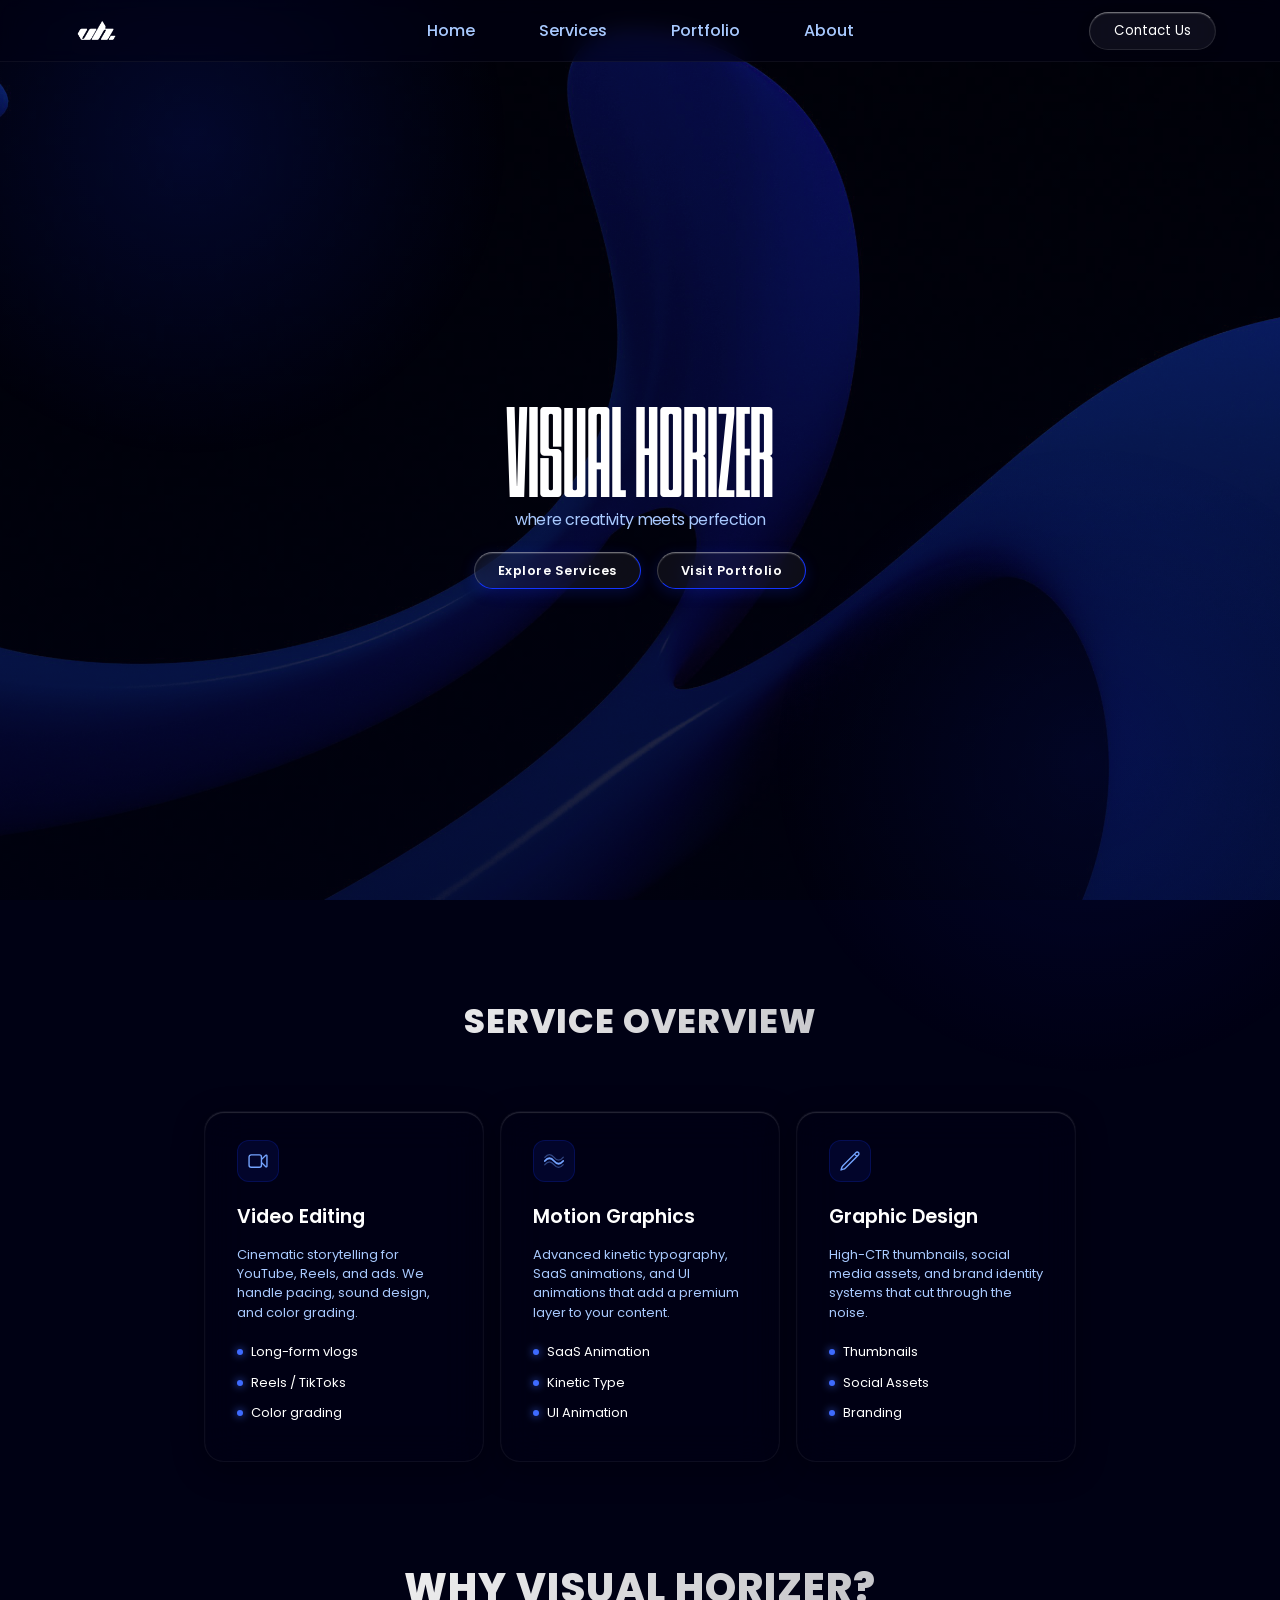
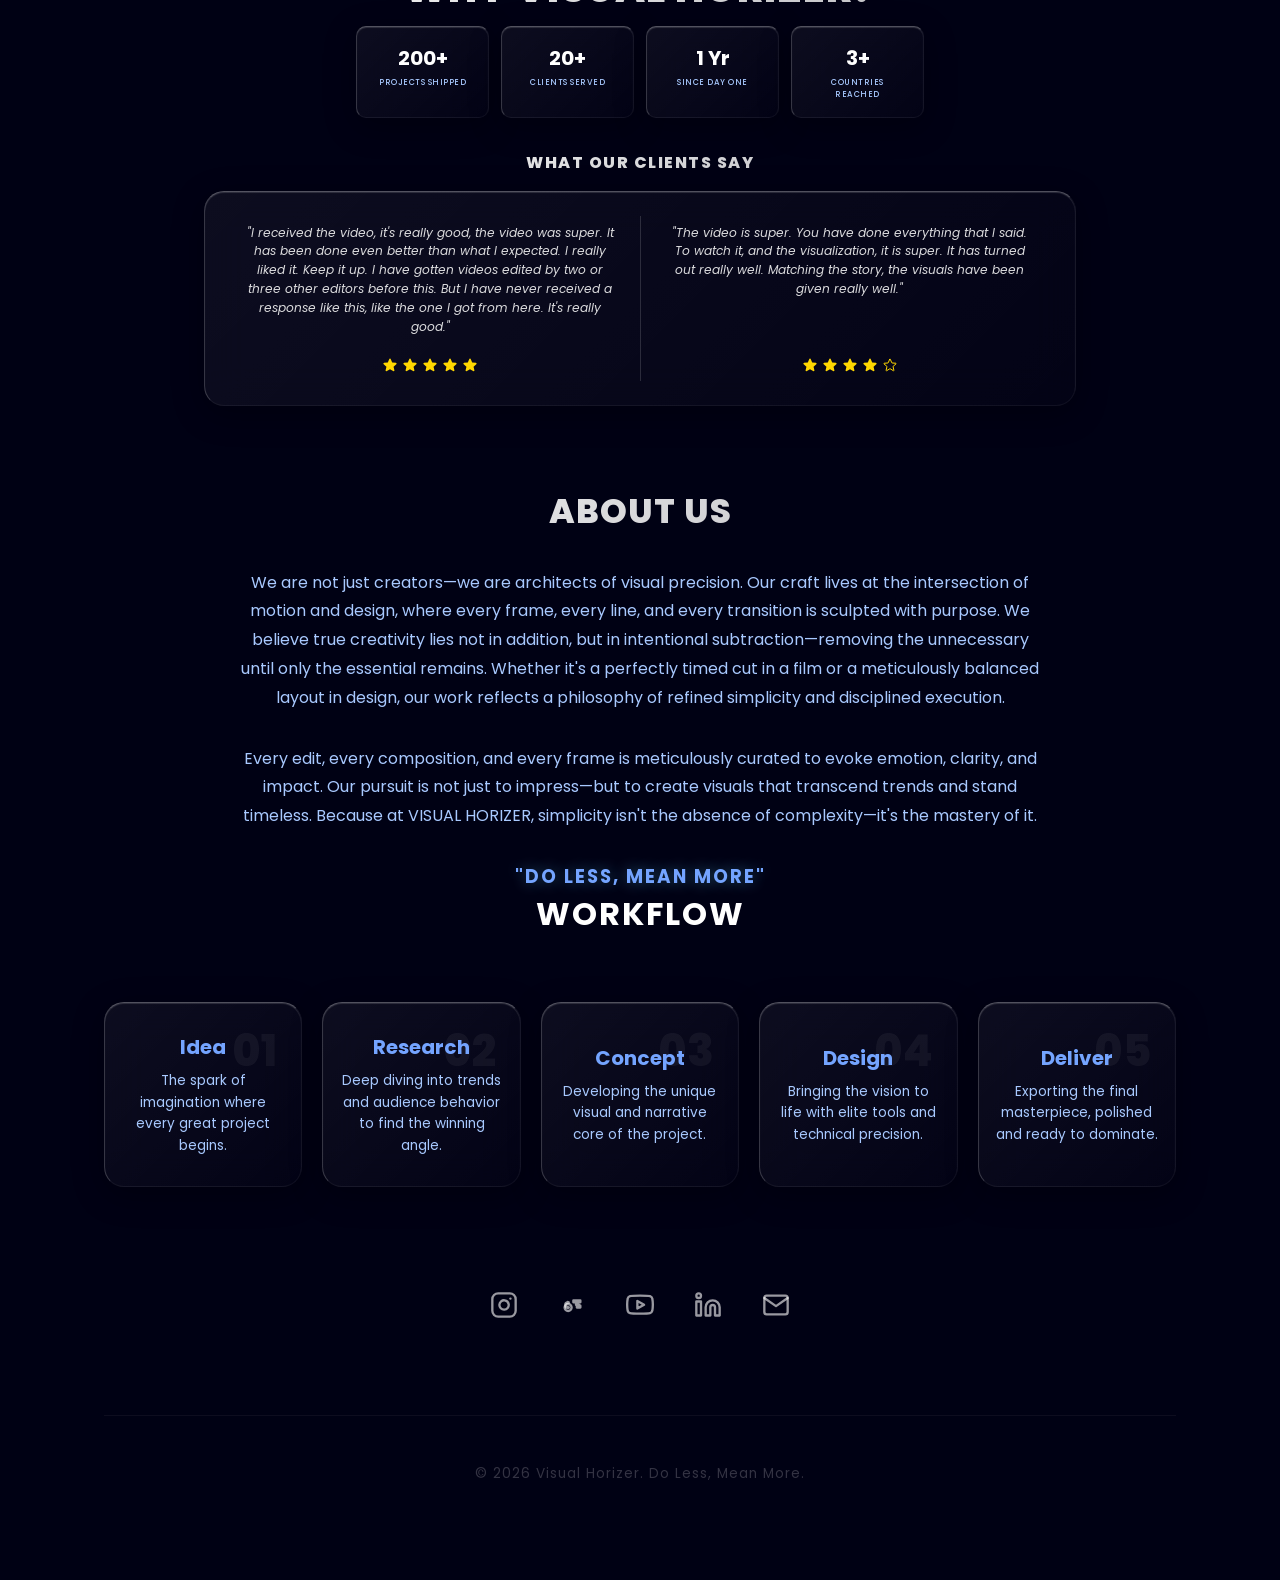
==== commit b4928f15: "Remove Visit Portfolio buttons from Service Overview cards" ====
--- a/index.html
+++ b/index.html
@@ -106,7 +106,6 @@
                                 <li>Reels / TikToks</li>
                                 <li>Color grading</li>
                             </ul>
-                            <a href="video-portfolio" class="scard-btn btn">Visit Portfolio</a>
                         </div>
 
                         <!-- Card 2: Motion Graphics -->
@@ -125,7 +124,6 @@
                                 <li>Kinetic Type</li>
                                 <li>UI Animation</li>
                             </ul>
-                            <a href="motion-portfolio" class="scard-btn btn">Visit Portfolio</a>
                         </div>
                         
                         <!-- Card 3: Graphic Design -->
@@ -142,7 +140,6 @@
                                 <li>Social Assets</li>
                                 <li>Branding</li>
                             </ul>
-                            <a href="graphic-portfolio" class="scard-btn btn">Visit Portfolio</a>
                         </div>
                     </div>
 
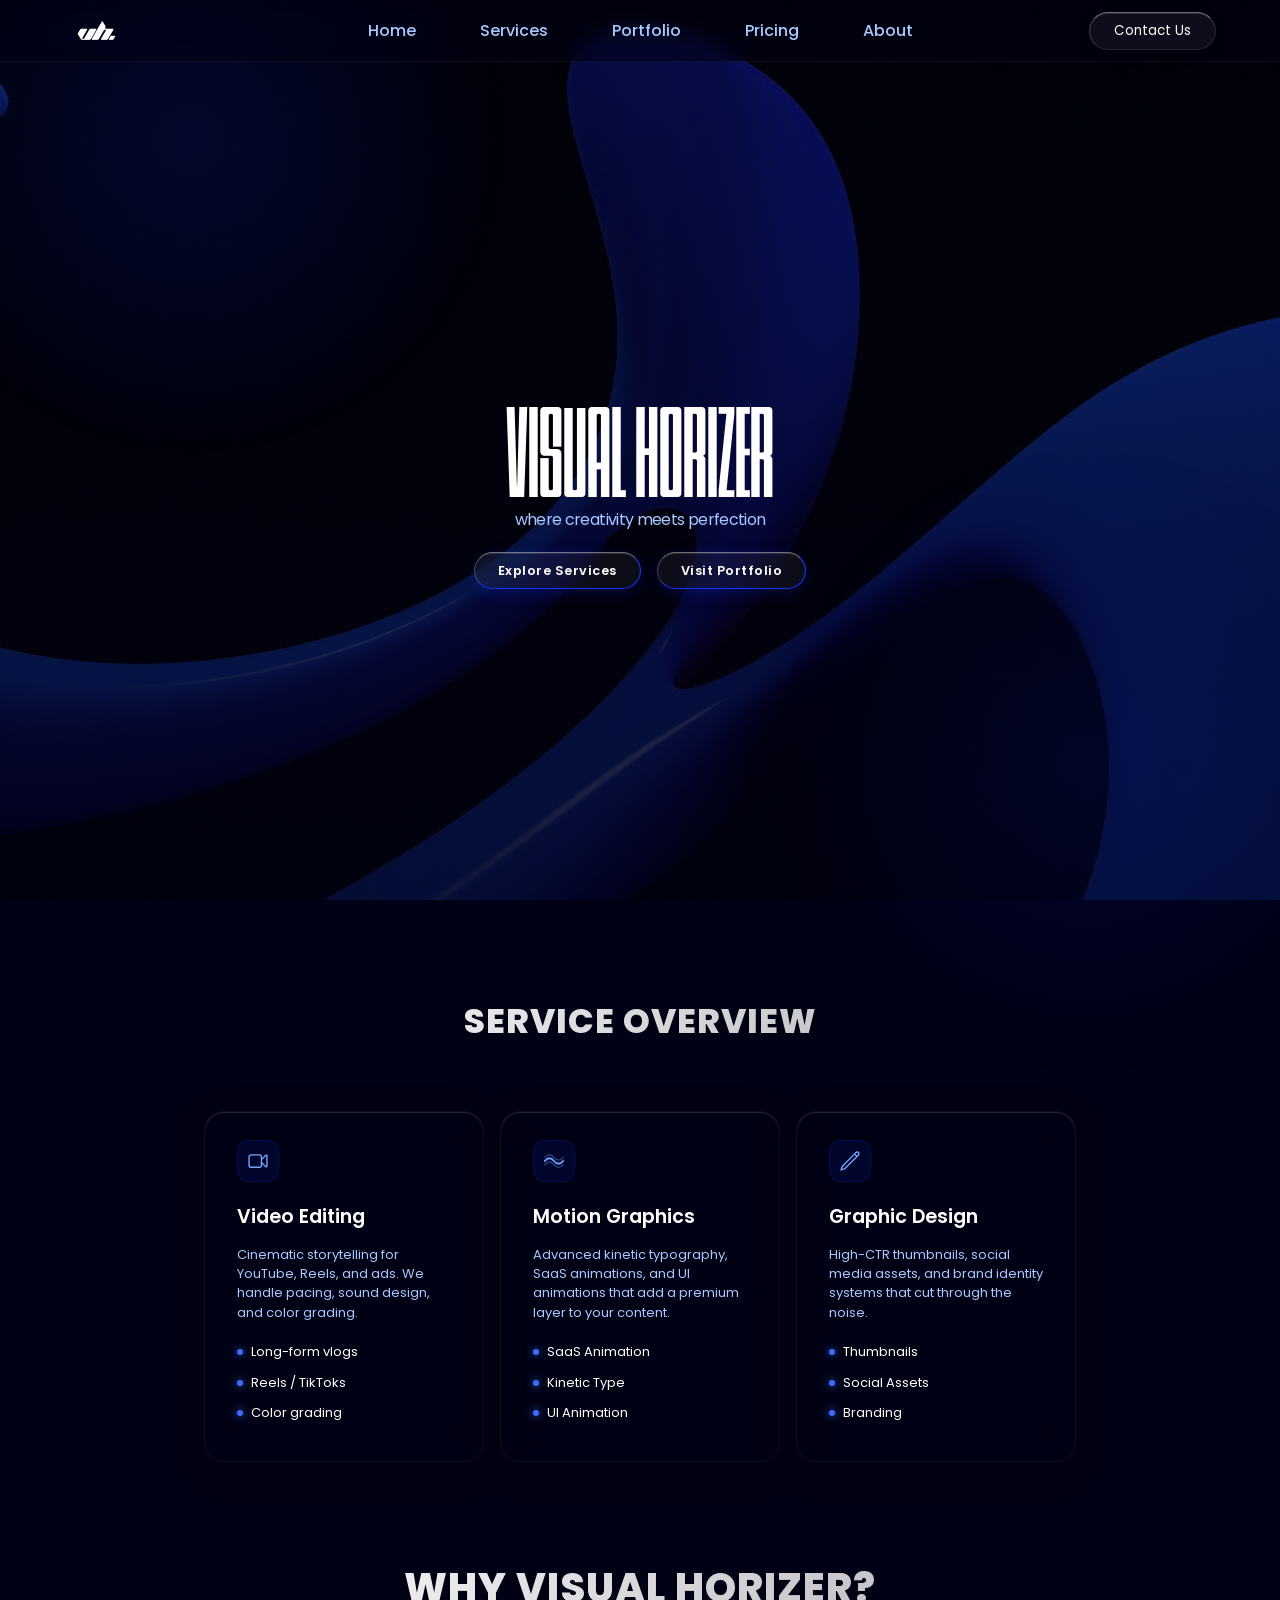
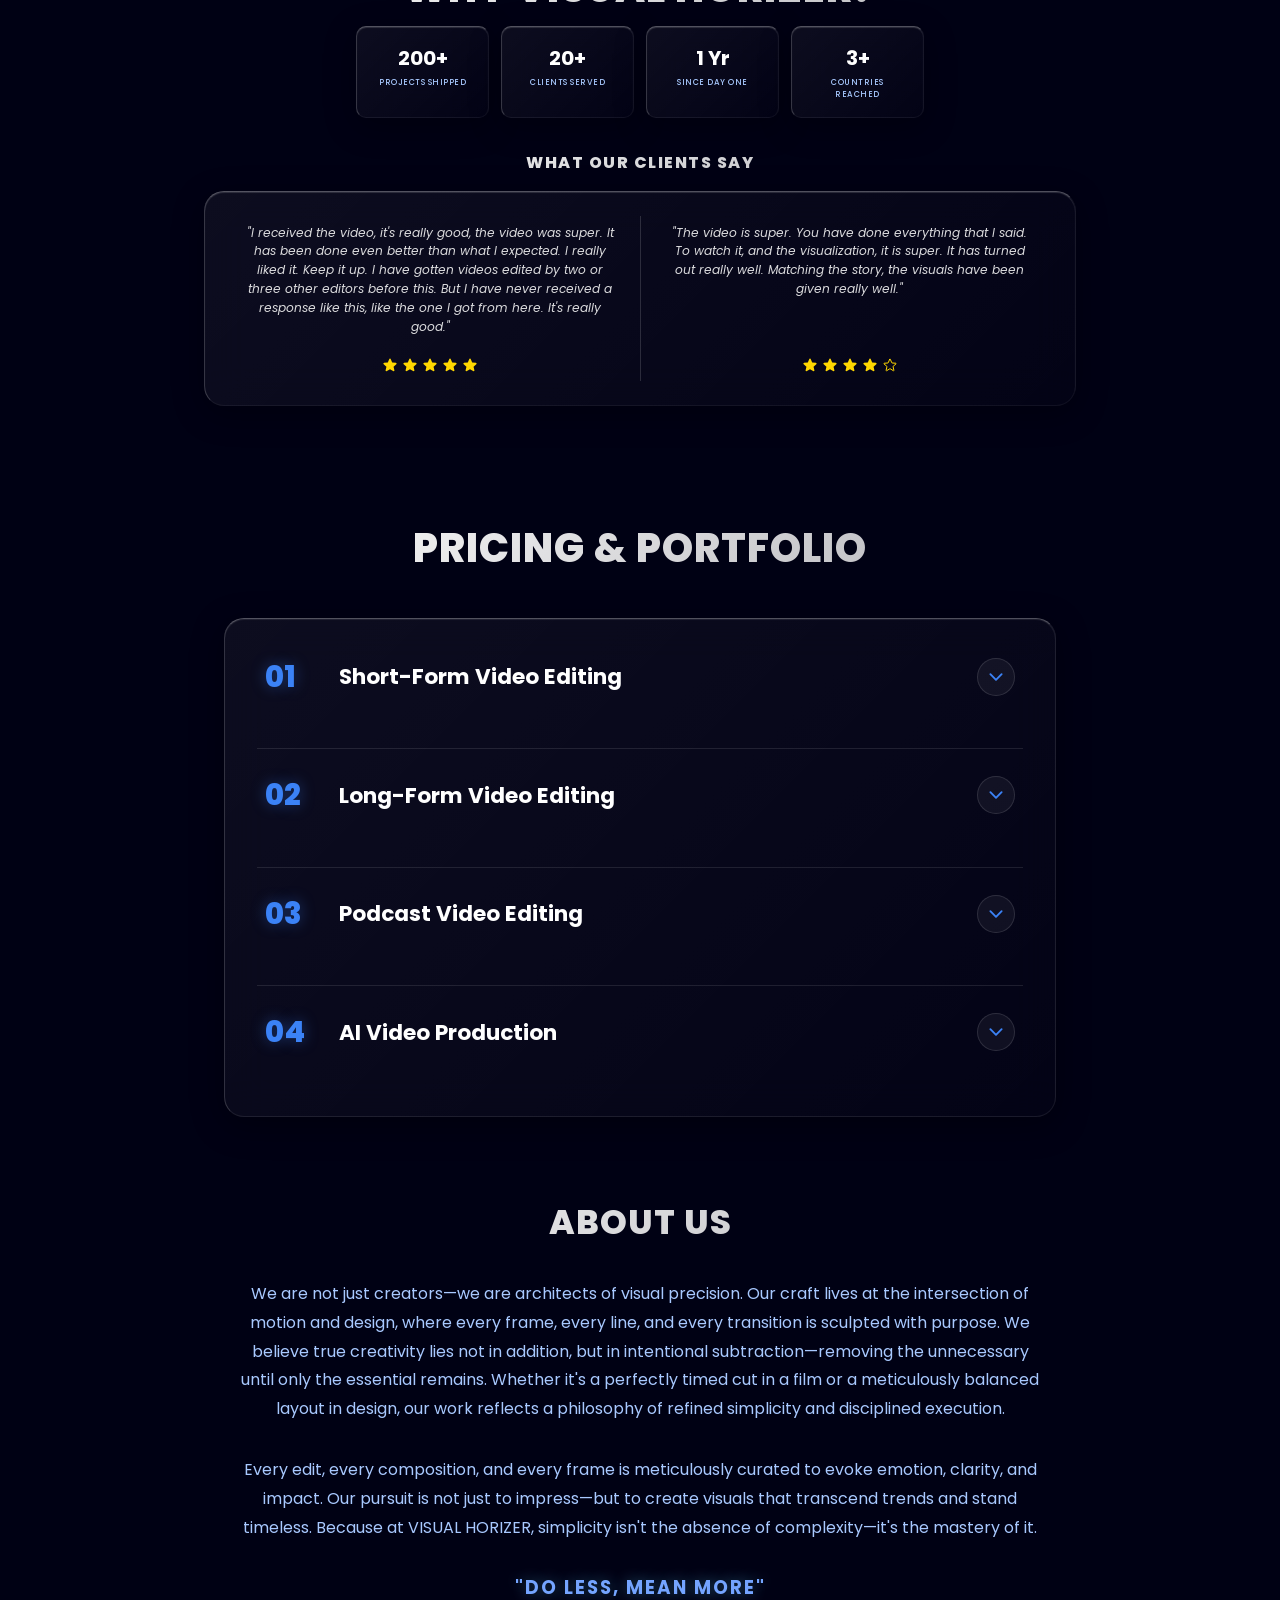
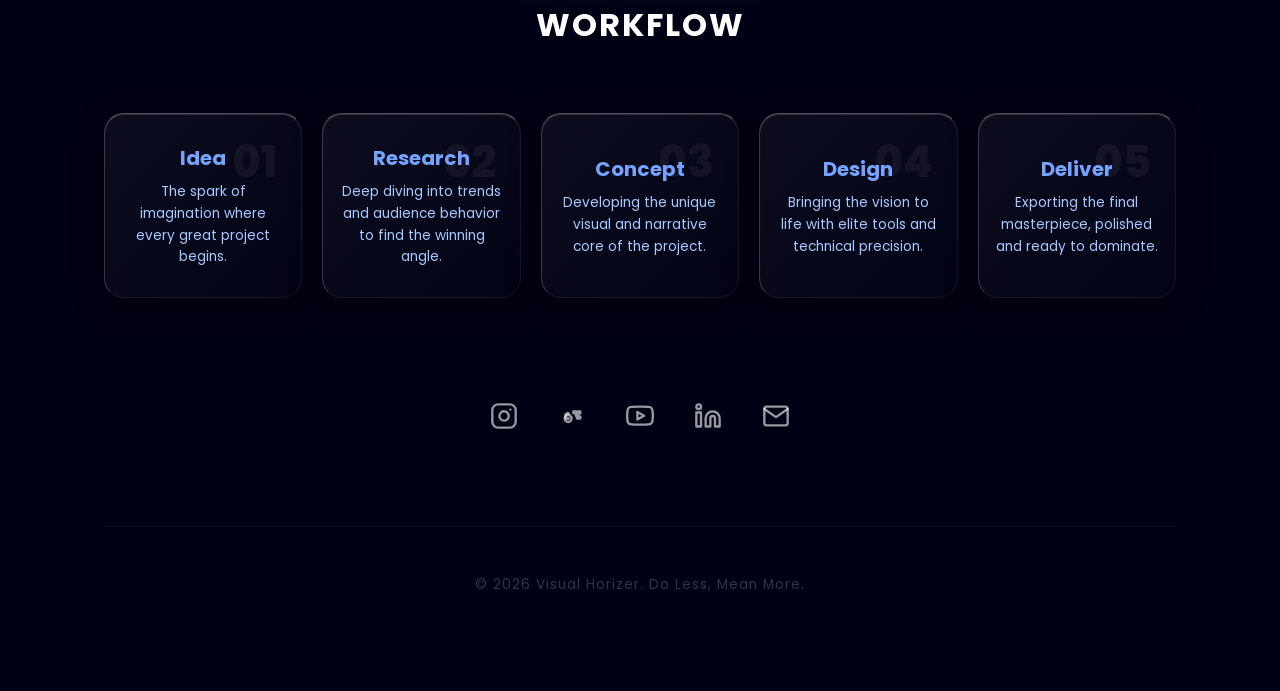
==== commit 82263e25: "Add folded Pricing & Portfolio accordion section with dividers" ====
--- a/index.html
+++ b/index.html
@@ -46,6 +46,7 @@
                     <a href="motion-portfolio">Motion Graphics</a>
                 </div>
             </div>
+            <a href="#pricing">Pricing</a>
             <a href="#about">About</a>
         </nav>
         <div class="nav-right">
@@ -65,6 +66,7 @@
             <a href="#home" class="mobile-link">Home</a>
             <a href="#services" class="mobile-link">Services</a>
             <a href="#services" class="mobile-link">Portfolio</a>
+            <a href="#pricing" class="mobile-link">Pricing</a>
             <a href="#about" class="mobile-link">About</a>
         </div>
     </div>
@@ -303,9 +305,112 @@
 
             </section>
 
-
-
-
+            <!-- Pricing & Portfolio Section -->
+            <section id="pricing" class="pricing-portfolio-section">
+                <div class="pricing-portfolio-container">
+                    <header class="pricing-portfolio-header animate-fade-in">
+                        <h2 class="section-title">Pricing & Portfolio</h2>
+                    </header>
+
+                    <div class="pricing-accordion glass animate-slide-up delay-1">
+                        <!-- 01 Short-Form Video Editing -->
+                        <div class="accordion-item" data-index="0">
+                            <button class="accordion-header" type="button" aria-expanded="false">
+                                <div class="accordion-title-wrap">
+                                    <span class="accordion-num">01</span>
+                                    <span class="accordion-title">Short-Form Video Editing</span>
+                                </div>
+                                <div class="accordion-icon-wrap">
+                                    <svg class="accordion-arrow" xmlns="http://www.w3.org/2000/svg" fill="none" viewBox="0 0 24 24" stroke-width="2.5" stroke="currentColor">
+                                        <path stroke-linecap="round" stroke-linejoin="round" d="m19.5 8.25-7.5 7.5-7.5-7.5" />
+                                    </svg>
+                                </div>
+                            </button>
+                            <div class="accordion-body">
+                                <div class="accordion-content">
+                                    <p class="accordion-desc">Hook-first edits for daily uploads, up to 1 minute. Standard and Premium plans.</p>
+                                    <div class="accordion-actions">
+                                        <a href="video-portfolio" class="btn btn-primary accordion-btn">Visit Portfolio</a>
+                                        <a href="https://wa.me/919048856350?text=Hi%2C%20I'd%20like%20to%20inquire%20about%20Short-Form%20Video%20Editing." target="_blank" class="btn btn-primary accordion-btn">Inquire Plans</a>
+                                    </div>
+                                </div>
+                            </div>
+                        </div>
+
+                        <!-- 02 Long-Form Video Editing -->
+                        <div class="accordion-item" data-index="1">
+                            <button class="accordion-header" type="button" aria-expanded="false">
+                                <div class="accordion-title-wrap">
+                                    <span class="accordion-num">02</span>
+                                    <span class="accordion-title">Long-Form Video Editing</span>
+                                </div>
+                                <div class="accordion-icon-wrap">
+                                    <svg class="accordion-arrow" xmlns="http://www.w3.org/2000/svg" fill="none" viewBox="0 0 24 24" stroke-width="2.5" stroke="currentColor">
+                                        <path stroke-linecap="round" stroke-linejoin="round" d="m19.5 8.25-7.5 7.5-7.5-7.5" />
+                                    </svg>
+                                </div>
+                            </button>
+                            <div class="accordion-body">
+                                <div class="accordion-content">
+                                    <p class="accordion-desc">Polished edits for videos of 3 to 5 minutes. Standard and Premium plans.</p>
+                                    <div class="accordion-actions">
+                                        <a href="video-portfolio" class="btn btn-primary accordion-btn">Visit Portfolio</a>
+                                        <a href="https://wa.me/919048856350?text=Hi%2C%20I'd%20like%20to%20inquire%20about%20Long-Form%20Video%20Editing." target="_blank" class="btn btn-primary accordion-btn">Inquire Plans</a>
+                                    </div>
+                                </div>
+                            </div>
+                        </div>
+
+                        <!-- 03 Podcast Video Editing -->
+                        <div class="accordion-item" data-index="2">
+                            <button class="accordion-header" type="button" aria-expanded="false">
+                                <div class="accordion-title-wrap">
+                                    <span class="accordion-num">03</span>
+                                    <span class="accordion-title">Podcast Video Editing</span>
+                                </div>
+                                <div class="accordion-icon-wrap">
+                                    <svg class="accordion-arrow" xmlns="http://www.w3.org/2000/svg" fill="none" viewBox="0 0 24 24" stroke-width="2.5" stroke="currentColor">
+                                        <path stroke-linecap="round" stroke-linejoin="round" d="m19.5 8.25-7.5 7.5-7.5-7.5" />
+                                    </svg>
+                                </div>
+                            </button>
+                            <div class="accordion-body">
+                                <div class="accordion-content">
+                                    <p class="accordion-desc">Multi-camera podcast episodes from 30 minutes of raw footage, ready for video and audio platforms.</p>
+                                    <div class="accordion-actions">
+                                        <a href="video-portfolio" class="btn btn-primary accordion-btn">Visit Portfolio</a>
+                                        <a href="https://wa.me/919048856350?text=Hi%2C%20I'd%20like%20to%20inquire%20about%20Podcast%20Video%20Editing." target="_blank" class="btn btn-primary accordion-btn">Inquire Plans</a>
+                                    </div>
+                                </div>
+                            </div>
+                        </div>
+
+                        <!-- 04 AI Video Production -->
+                        <div class="accordion-item" data-index="3">
+                            <button class="accordion-header" type="button" aria-expanded="false">
+                                <div class="accordion-title-wrap">
+                                    <span class="accordion-num">04</span>
+                                    <span class="accordion-title">AI Video Production</span>
+                                </div>
+                                <div class="accordion-icon-wrap">
+                                    <svg class="accordion-arrow" xmlns="http://www.w3.org/2000/svg" fill="none" viewBox="0 0 24 24" stroke-width="2.5" stroke="currentColor">
+                                        <path stroke-linecap="round" stroke-linejoin="round" d="m19.5 8.25-7.5 7.5-7.5-7.5" />
+                                    </svg>
+                                </div>
+                            </button>
+                            <div class="accordion-body">
+                                <div class="accordion-content">
+                                    <p class="accordion-desc">AI Explainer Ads and 3D Pixar Shorts, made without live actors or a studio.</p>
+                                    <div class="accordion-actions">
+                                        <a href="video-portfolio" class="btn btn-primary accordion-btn">Visit Portfolio</a>
+                                        <a href="https://wa.me/919048856350?text=Hi%2C%20I'd%20like%20to%20inquire%20about%20AI%20Video%20Production." target="_blank" class="btn btn-primary accordion-btn">Inquire Plans</a>
+                                    </div>
+                                </div>
+                            </div>
+                        </div>
+                    </div>
+                </div>
+            </section>
 
             <!-- About Section -->
             <section id="about" class="about">
--- a/style.css
+++ b/style.css
@@ -748,10 +748,258 @@
 
 
 /* Pricing Section */
-.pricing {
-    padding: 3rem 4rem 2rem 4rem;
-    max-width: 1000px;
+.pricing, .pricing-portfolio-section {
+    padding: 4rem 4rem 3rem 4rem;
+    max-width: 960px;
     margin: 0 auto;
+}
+
+.pricing-portfolio-header {
+    text-align: center;
+    margin-bottom: 2.5rem;
+}
+
+.pricing-portfolio-header .section-title {
+    font-size: 2.5rem;
+    font-weight: 800;
+}
+
+.pricing-accordion {
+    padding: 0.75rem 2rem;
+    border-radius: 20px;
+    background: linear-gradient(135deg, rgba(255, 255, 255, 0.05), rgba(255, 255, 255, 0.01));
+    backdrop-filter: blur(20px);
+    -webkit-backdrop-filter: blur(20px);
+    border: 1px solid rgba(255, 255, 255, 0.08);
+    border-top: 1px solid rgba(255, 255, 255, 0.3);
+    border-left: 1px solid rgba(255, 255, 255, 0.18);
+    box-shadow: 0 8px 32px 0 rgba(0, 0, 0, 0.35), inset 0 1px 1px rgba(255, 255, 255, 0.1);
+    position: relative;
+    overflow: hidden;
+}
+
+.accordion-item {
+    border-bottom: 1px solid rgba(255, 255, 255, 0.1);
+    transition: background-color 0.3s ease;
+}
+
+.accordion-item:last-child {
+    border-bottom: none;
+}
+
+.accordion-header {
+    width: 100%;
+    background: transparent;
+    border: none;
+    padding: 1.5rem 0.5rem;
+    display: flex;
+    align-items: center;
+    justify-content: space-between;
+    cursor: pointer;
+    text-align: left;
+    color: inherit;
+    font-family: inherit;
+    outline: none;
+    transition: all 0.3s ease;
+}
+
+.accordion-header:hover .accordion-title {
+    color: #60a5fa;
+    text-shadow: 0 0 12px rgba(96, 165, 250, 0.5);
+}
+
+.accordion-header:hover .accordion-icon-wrap {
+    border-color: rgba(59, 130, 246, 0.6);
+    background: rgba(19, 52, 255, 0.25);
+    box-shadow: 0 0 12px rgba(59, 130, 246, 0.3);
+}
+
+.accordion-title-wrap {
+    display: flex;
+    align-items: center;
+    gap: 1.5rem;
+}
+
+.accordion-num {
+    font-size: 1.85rem;
+    font-weight: 800;
+    color: #3b82f6;
+    font-family: 'Poppins', sans-serif;
+    letter-spacing: -0.5px;
+    min-width: 50px;
+    text-shadow: 0 0 15px rgba(59, 130, 246, 0.4);
+    transition: transform 0.3s ease;
+}
+
+.accordion-item.active .accordion-num {
+    transform: scale(1.06);
+    color: #60a5fa;
+}
+
+.accordion-title {
+    font-size: 1.35rem;
+    font-weight: 700;
+    color: #ffffff;
+    font-family: 'Poppins', sans-serif;
+    transition: color 0.3s ease, text-shadow 0.3s ease;
+}
+
+.accordion-item.active .accordion-title {
+    color: #ffffff;
+    text-shadow: 0 0 10px rgba(255, 255, 255, 0.4);
+}
+
+.accordion-icon-wrap {
+    width: 38px;
+    height: 38px;
+    border-radius: 50%;
+    background: rgba(255, 255, 255, 0.05);
+    border: 1px solid rgba(255, 255, 255, 0.12);
+    display: flex;
+    align-items: center;
+    justify-content: center;
+    transition: all 0.35s cubic-bezier(0.4, 0, 0.2, 1);
+    flex-shrink: 0;
+}
+
+.accordion-arrow {
+    width: 18px;
+    height: 18px;
+    stroke: #3b82f6;
+    transition: transform 0.35s cubic-bezier(0.4, 0, 0.2, 1), stroke 0.3s ease;
+}
+
+.accordion-item.active .accordion-icon-wrap {
+    background: rgba(19, 52, 255, 0.35);
+    border-color: rgba(59, 130, 246, 0.6);
+    box-shadow: 0 0 16px rgba(59, 130, 246, 0.45);
+}
+
+.accordion-item.active .accordion-arrow {
+    transform: rotate(180deg);
+    stroke: #ffffff;
+}
+
+/* Accordion Collapsible Body */
+.accordion-body {
+    display: grid;
+    grid-template-rows: 0fr;
+    transition: grid-template-rows 0.38s cubic-bezier(0.4, 0, 0.2, 1);
+    overflow: hidden;
+}
+
+.accordion-item.active .accordion-body {
+    grid-template-rows: 1fr;
+}
+
+.accordion-content {
+    min-height: 0;
+    overflow: hidden;
+    padding-left: calc(50px + 1.5rem);
+    padding-right: 1rem;
+    padding-bottom: 1.6rem;
+    opacity: 0;
+    transform: translateY(-8px);
+    transition: opacity 0.32s ease, transform 0.32s ease;
+}
+
+.accordion-item.active .accordion-content {
+    opacity: 1;
+    transform: translateY(0);
+}
+
+.accordion-desc {
+    font-size: 0.95rem;
+    line-height: 1.6;
+    color: rgba(255, 255, 255, 0.75);
+    margin-bottom: 1.25rem;
+}
+
+.accordion-actions {
+    display: flex;
+    gap: 0.85rem;
+    align-items: center;
+    flex-wrap: wrap;
+}
+
+.accordion-btn {
+    padding: 0.55rem 1.4rem;
+    font-size: 0.82rem;
+    border-radius: 50px;
+    text-decoration: none;
+    display: inline-flex;
+    align-items: center;
+    justify-content: center;
+}
+
+@media (max-width: 768px) {
+    .pricing, .pricing-portfolio-section {
+        padding: 3rem 1.25rem 2rem 1.25rem;
+    }
+    .pricing-portfolio-header .section-title {
+        font-size: 1.8rem;
+    }
+    .pricing-accordion {
+        padding: 0.5rem 1rem;
+        border-radius: 16px;
+    }
+    .accordion-header {
+        padding: 1.15rem 0.25rem;
+    }
+    .accordion-title-wrap {
+        gap: 0.85rem;
+    }
+    .accordion-num {
+        font-size: 1.3rem;
+        min-width: 34px;
+    }
+    .accordion-title {
+        font-size: 1.02rem;
+    }
+    .accordion-icon-wrap {
+        width: 32px;
+        height: 32px;
+    }
+    .accordion-arrow {
+        width: 15px;
+        height: 15px;
+    }
+    .accordion-content {
+        padding-left: calc(34px + 0.85rem);
+        padding-right: 0.25rem;
+        padding-bottom: 1.25rem;
+    }
+    .accordion-desc {
+        font-size: 0.8rem;
+        line-height: 1.5;
+        margin-bottom: 1rem;
+    }
+    .accordion-btn {
+        padding: 0.45rem 1.1rem;
+        font-size: 0.72rem;
+    }
+}
+
+@media (max-width: 480px) {
+    .pricing-portfolio-header .section-title {
+        font-size: 1.55rem;
+    }
+    .accordion-title {
+        font-size: 0.92rem;
+    }
+    .accordion-num {
+        font-size: 1.15rem;
+        min-width: 28px;
+    }
+    .accordion-title-wrap {
+        gap: 0.6rem;
+    }
+    .accordion-content {
+        padding-left: calc(28px + 0.6rem);
+    }
+    .accordion-actions {
+        gap: 0.5rem;
+    }
 }
 
 /* Capsule Toggle */
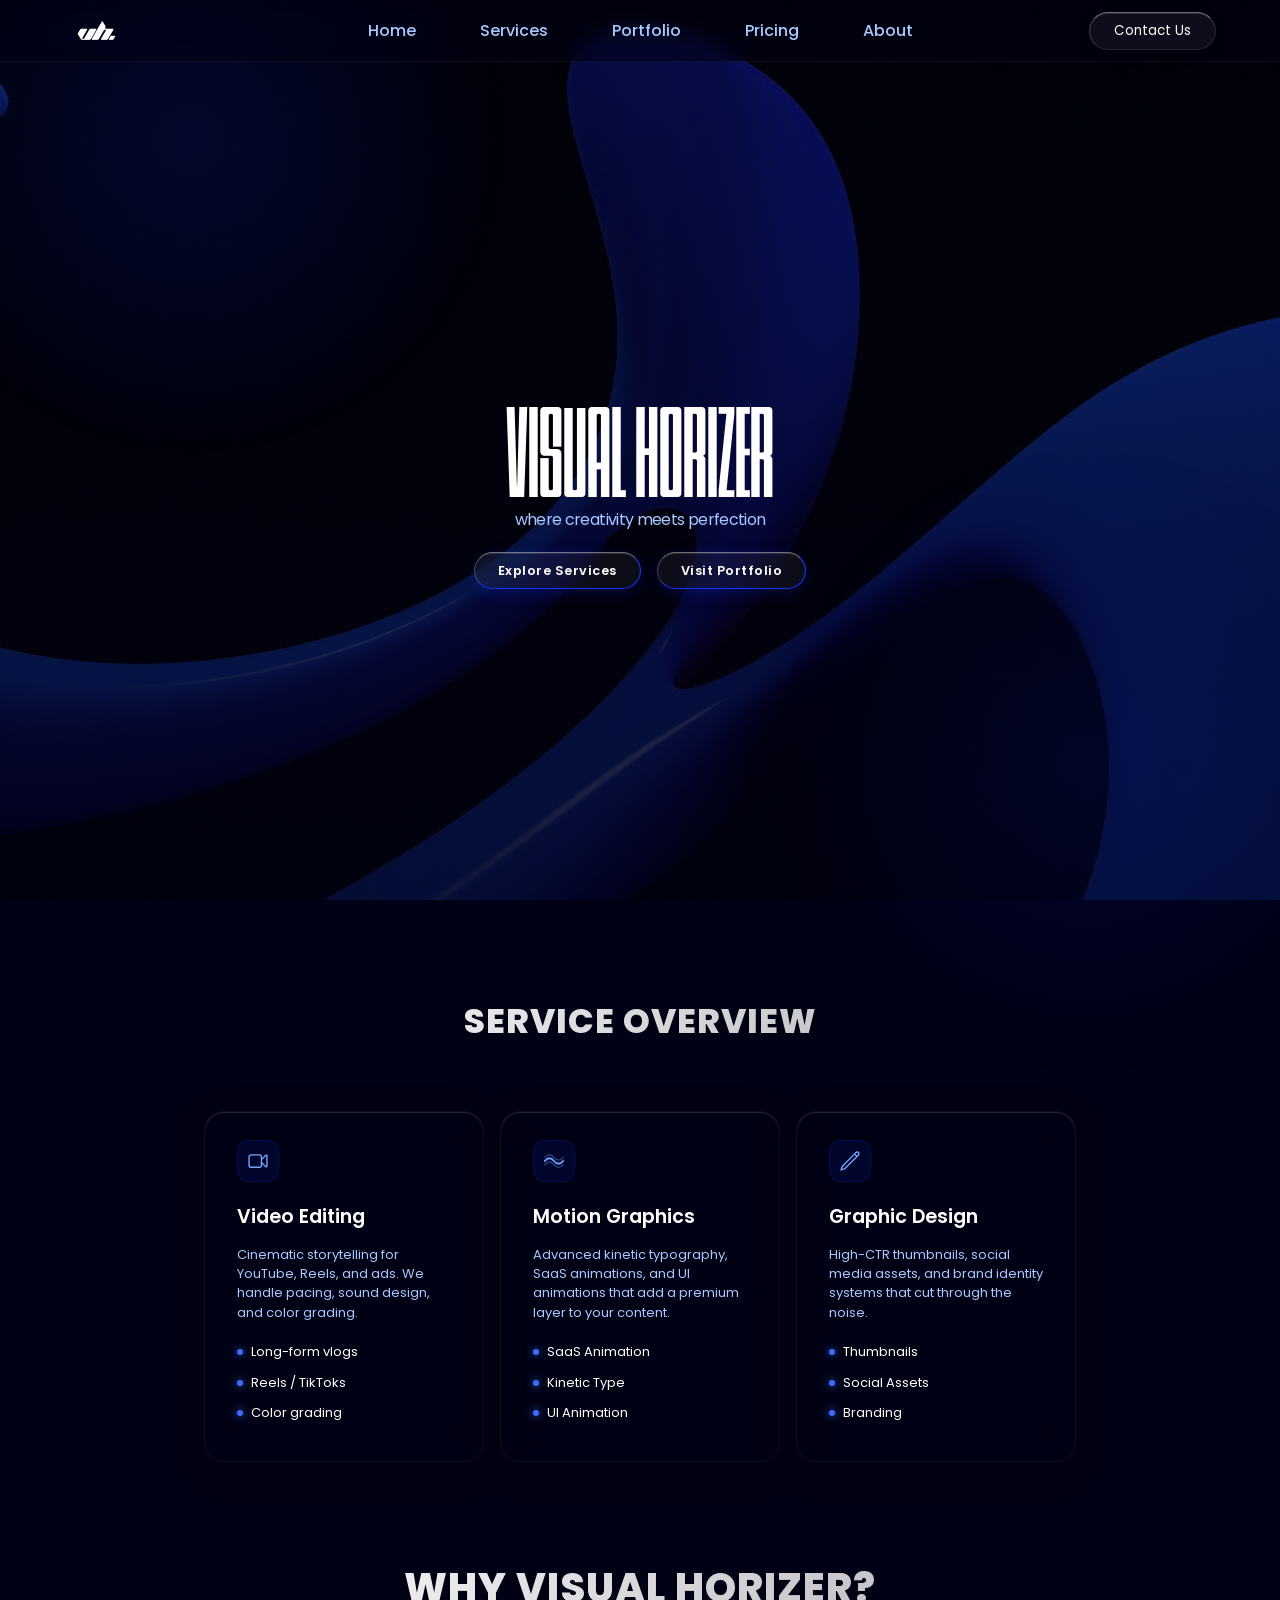
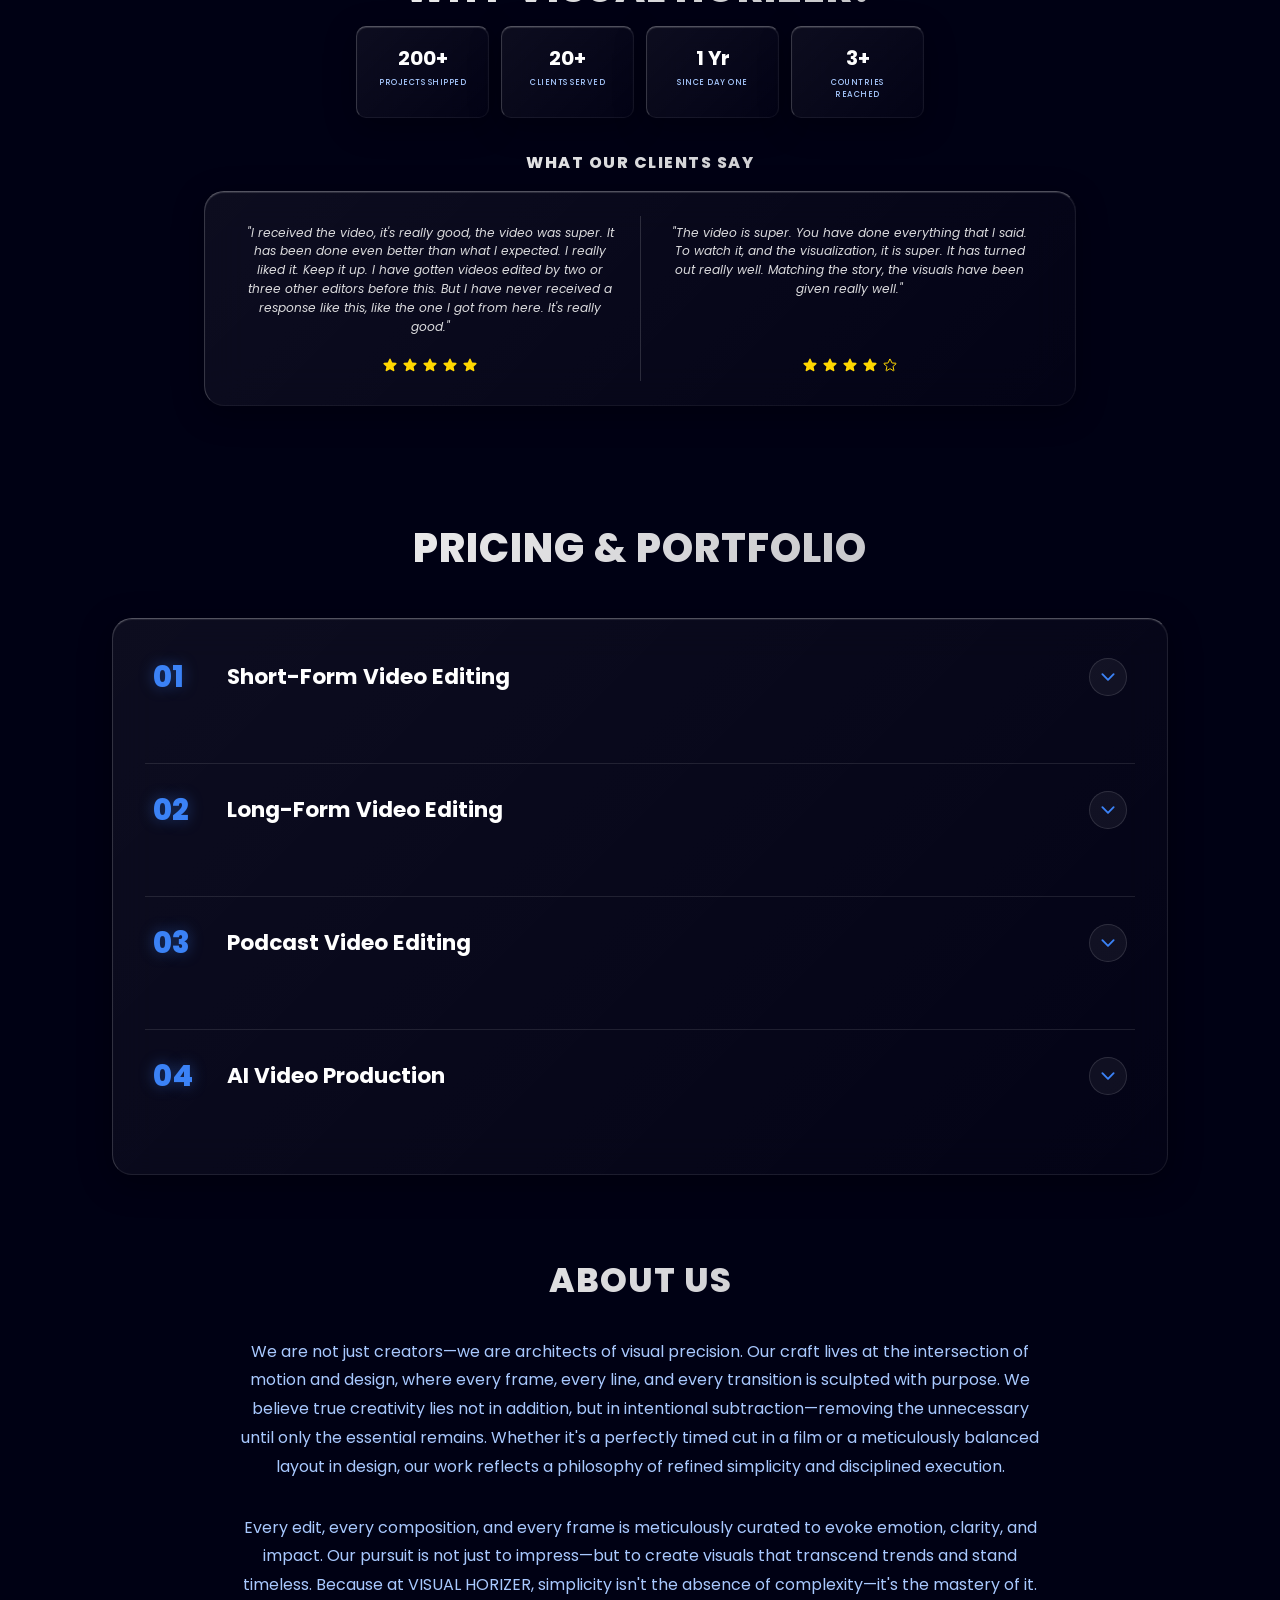
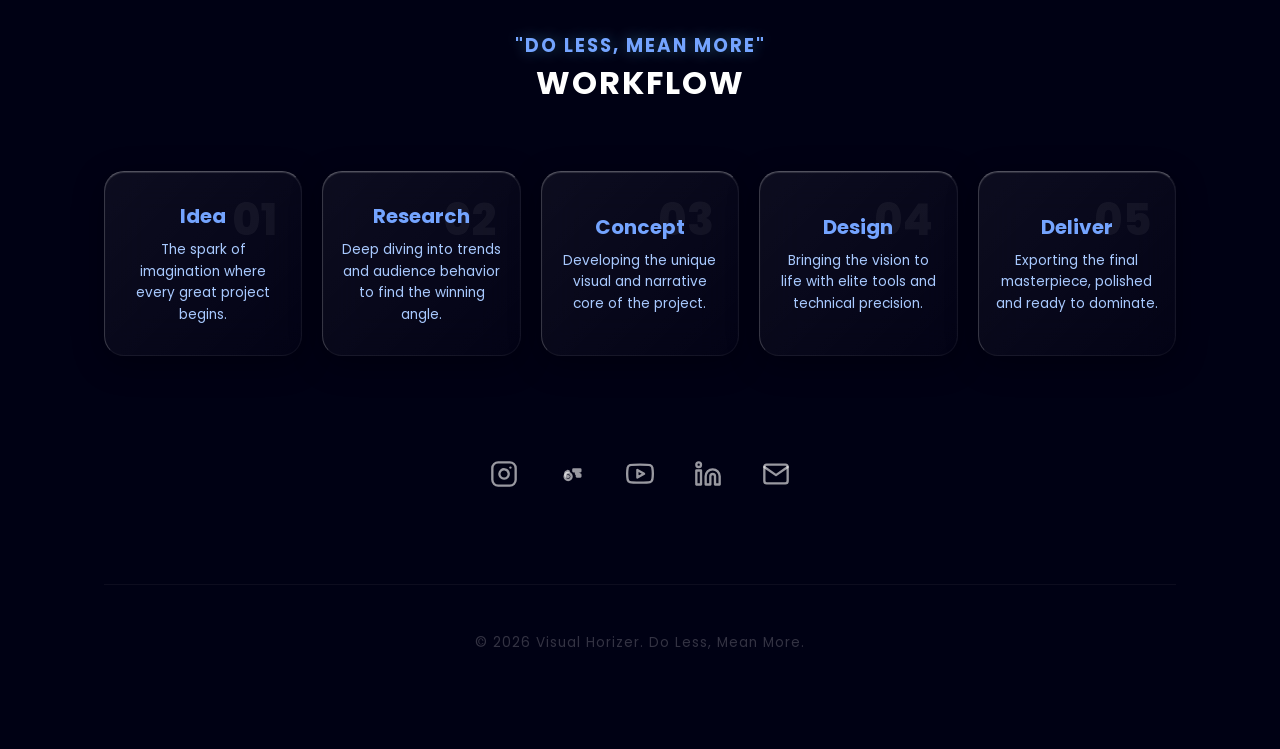
==== commit 2f163d29: "Add full pricing & plans details to accordion with responsive layout" ====
--- a/index.html
+++ b/index.html
@@ -328,10 +328,94 @@
                             </button>
                             <div class="accordion-body">
                                 <div class="accordion-content">
-                                    <p class="accordion-desc">Hook-first edits for daily uploads, up to 1 minute. Standard and Premium plans.</p>
-                                    <div class="accordion-actions">
-                                        <a href="video-portfolio" class="btn btn-primary accordion-btn">Visit Portfolio</a>
-                                        <a href="https://wa.me/919048856350?text=Hi%2C%20I'd%20like%20to%20inquire%20about%20Short-Form%20Video%20Editing." target="_blank" class="btn btn-primary accordion-btn">Inquire Plans</a>
+                                    <div class="plan-details-wrapper">
+                                        <!-- Sidebar Meta -->
+                                        <div class="plan-sidebar">
+                                            <p class="plan-scope-note">These prices cover videos up to 1 minute. For anything longer, reach out for a custom quote.</p>
+                                            
+                                            <div class="plan-meta-block">
+                                                <span class="plan-meta-label">EXTRA REVISIONS</span>
+                                                <p class="plan-meta-val">Extra revision fee: ₹[XX] per additional revision.</p>
+                                            </div>
+
+                                            <div class="plan-meta-block">
+                                                <span class="plan-meta-label">TOOLS USED</span>
+                                                <p class="plan-meta-val">Premiere Pro, After Effects</p>
+                                            </div>
+
+                                            <p class="plan-meta-footnote">Prices are for videos up to 1 minute.</p>
+                                        </div>
+
+                                        <!-- Plan Cards Container -->
+                                        <div class="plan-cards-container">
+                                            <!-- Standard Plan Card -->
+                                            <div class="plan-card glass-card">
+                                                <div class="plan-card-header">
+                                                    <h4 class="plan-card-title">Standard</h4>
+                                                    <span class="plan-pill-badge">FOR DAILY UPLOADS</span>
+                                                </div>
+                                                <div class="plan-card-pricing-row">
+                                                    <span class="plan-runtime">Up to 1 min</span>
+                                                    <span class="plan-price">₹499</span>
+                                                </div>
+                                                <div class="plan-ideal-box">
+                                                    <span class="plan-subheading">IDEAL FOR</span>
+                                                    <p class="plan-ideal-text">Creators posting daily who need consistent, professional edits.</p>
+                                                </div>
+                                                <div class="plan-features-box">
+                                                    <span class="plan-subheading">WHAT YOU GET</span>
+                                                    <ul class="plan-bullets">
+                                                        <li>Clean cuts and pacing</li>
+                                                        <li>Hook-based edit</li>
+                                                        <li>Captions</li>
+                                                        <li>AI or original B-roll</li>
+                                                        <li>Essential sound effects + background music</li>
+                                                        <li>Standard color correction</li>
+                                                        <li>24-hour turnaround</li>
+                                                    </ul>
+                                                </div>
+                                                <div class="plan-card-footer">
+                                                    <span class="plan-revision-info">1 revision included.</span>
+                                                    <span class="plan-tagline">Consistent. Professional. Continuous.</span>
+                                                    <a href="https://wa.me/919048856350?text=Hi%2C%20I'd%20like%20to%20order%20Short-Form%20Video%20Editing%20(Standard%20Plan%20-%20%E2%82%B9499)" target="_blank" class="plan-cta-btn btn">Get Started</a>
+                                                </div>
+                                            </div>
+
+                                            <!-- Premium Plan Card -->
+                                            <div class="plan-card glass-card">
+                                                <div class="plan-card-header">
+                                                    <h4 class="plan-card-title">Premium</h4>
+                                                    <span class="plan-pill-badge">FOR IMPACT</span>
+                                                </div>
+                                                <div class="plan-card-pricing-row">
+                                                    <span class="plan-runtime">Up to 1 min</span>
+                                                    <span class="plan-price">₹999</span>
+                                                </div>
+                                                <div class="plan-ideal-box">
+                                                    <span class="plan-subheading">IDEAL FOR</span>
+                                                    <p class="plan-ideal-text">Brands and creators who want high-impact edits that hold attention.</p>
+                                                </div>
+                                                <div class="plan-features-box">
+                                                    <span class="plan-subheading">EVERYTHING IN STANDARD, PLUS</span>
+                                                    <ul class="plan-bullets">
+                                                        <li>Infographics</li>
+                                                        <li>Dynamic captions</li>
+                                                        <li>Custom typography</li>
+                                                        <li>Custom motion graphics</li>
+                                                        <li>Creative transitions</li>
+                                                        <li>Premium-level color grading</li>
+                                                        <li>Layered sound effects</li>
+                                                        <li>Advanced audio cleanup</li>
+                                                        <li>Project files (Premiere Pro / DaVinci)</li>
+                                                    </ul>
+                                                </div>
+                                                <div class="plan-card-footer">
+                                                    <span class="plan-revision-info">2 revisions included.</span>
+                                                    <span class="plan-tagline">Dynamic edits built to hold attention.</span>
+                                                    <a href="https://wa.me/919048856350?text=Hi%2C%20I'd%20like%20to%20order%20Short-Form%20Video%20Editing%20(Premium%20Plan%20-%20%E2%82%B9999)" target="_blank" class="plan-cta-btn btn">Get Started</a>
+                                                </div>
+                                            </div>
+                                        </div>
                                     </div>
                                 </div>
                             </div>
@@ -352,10 +436,104 @@
                             </button>
                             <div class="accordion-body">
                                 <div class="accordion-content">
-                                    <p class="accordion-desc">Polished edits for videos of 3 to 5 minutes. Standard and Premium plans.</p>
-                                    <div class="accordion-actions">
-                                        <a href="video-portfolio" class="btn btn-primary accordion-btn">Visit Portfolio</a>
-                                        <a href="https://wa.me/919048856350?text=Hi%2C%20I'd%20like%20to%20inquire%20about%20Long-Form%20Video%20Editing." target="_blank" class="btn btn-primary accordion-btn">Inquire Plans</a>
+                                    <div class="plan-details-wrapper">
+                                        <!-- Sidebar Meta -->
+                                        <div class="plan-sidebar">
+                                            <p class="plan-scope-note">These prices cover videos of 3 to 5 minutes. For anything longer, reach out for a custom quote.</p>
+                                            
+                                            <div class="plan-meta-block">
+                                                <span class="plan-meta-label">EXTRA REVISIONS</span>
+                                                <p class="plan-meta-val">Extra revision fee: ₹[XX] per additional revision.</p>
+                                            </div>
+
+                                            <div class="plan-meta-block">
+                                                <span class="plan-meta-label">ADD-ON SERVICES</span>
+                                                <p class="plan-meta-val">YouTube thumbnail design – ₹299<br><span style="font-size: 0.75rem; color: rgba(255,255,255,0.6);">Available with both Standard and Premium.</span></p>
+                                            </div>
+
+                                            <div class="plan-meta-block">
+                                                <span class="plan-meta-label">TOOLS USED</span>
+                                                <p class="plan-meta-val">Premiere Pro, After Effects, DaVinci Resolve, Photoshop</p>
+                                            </div>
+
+                                            <p class="plan-meta-footnote">Prices are per video, 3 to 5 minutes.</p>
+                                        </div>
+
+                                        <!-- Plan Cards Container -->
+                                        <div class="plan-cards-container">
+                                            <!-- Standard Plan Card -->
+                                            <div class="plan-card glass-card">
+                                                <div class="plan-card-header">
+                                                    <h4 class="plan-card-title">Standard</h4>
+                                                    <span class="plan-pill-badge">FOR 2 UPLOADS / WEEK</span>
+                                                </div>
+                                                <div class="plan-card-pricing-row">
+                                                    <span class="plan-runtime">3 – 5 min</span>
+                                                    <span class="plan-price">₹2,499</span>
+                                                </div>
+                                                <div class="plan-ideal-box">
+                                                    <span class="plan-subheading">IDEAL FOR</span>
+                                                    <p class="plan-ideal-text">Creators publishing consistently, aiming for two uploads per week.</p>
+                                                </div>
+                                                <div class="plan-features-box">
+                                                    <span class="plan-subheading">WHAT YOU GET</span>
+                                                    <ul class="plan-bullets">
+                                                        <li>Clean cuts and pacing</li>
+                                                        <li>Hook-based edit and intro structuring</li>
+                                                        <li>Standard transitions</li>
+                                                        <li>AI or original B-roll</li>
+                                                        <li>Captions</li>
+                                                        <li>Clean titles and simple lower thirds</li>
+                                                        <li>Essential sound effects + background music</li>
+                                                        <li>Standard noise reduction</li>
+                                                        <li>Standard color correction</li>
+                                                        <li>2–3 day turnaround</li>
+                                                    </ul>
+                                                </div>
+                                                <div class="plan-card-footer">
+                                                    <span class="plan-revision-info">1 revision included.</span>
+                                                    <span class="plan-tagline">Clean, informative, and professional.</span>
+                                                    <a href="https://wa.me/919048856350?text=Hi%2C%20I'd%20like%20to%20order%20Long-Form%20Video%20Editing%20(Standard%20Plan%20-%20%E2%82%B92%2C499)" target="_blank" class="plan-cta-btn btn">Get Started</a>
+                                                </div>
+                                            </div>
+
+                                            <!-- Premium Plan Card -->
+                                            <div class="plan-card glass-card">
+                                                <div class="plan-card-header">
+                                                    <h4 class="plan-card-title">Premium</h4>
+                                                    <span class="plan-pill-badge">FOR IMPACT</span>
+                                                </div>
+                                                <div class="plan-card-pricing-row">
+                                                    <span class="plan-runtime">3 – 5 min</span>
+                                                    <span class="plan-price">₹3,999</span>
+                                                </div>
+                                                <div class="plan-ideal-box">
+                                                    <span class="plan-subheading">IDEAL FOR</span>
+                                                    <p class="plan-ideal-text">Brands and creators demanding a top-tier professional digital presence.</p>
+                                                </div>
+                                                <div class="plan-features-box">
+                                                    <span class="plan-subheading">EVERYTHING IN STANDARD, PLUS</span>
+                                                    <ul class="plan-bullets">
+                                                        <li>High-impact hooks</li>
+                                                        <li>Advanced jump cuts and speed ramps</li>
+                                                        <li>Creative transitions</li>
+                                                        <li>Dynamic captions</li>
+                                                        <li>Custom motion graphics and infographics</li>
+                                                        <li>Custom lower thirds</li>
+                                                        <li>Advanced color correction and grading</li>
+                                                        <li>Beat-syncing with licensed stock audio</li>
+                                                        <li>Layered sound effects</li>
+                                                        <li>Advanced audio cleanup</li>
+                                                        <li>Project files (Premiere Pro / DaVinci)</li>
+                                                    </ul>
+                                                </div>
+                                                <div class="plan-card-footer">
+                                                    <span class="plan-revision-info">2 revisions included.</span>
+                                                    <span class="plan-tagline">Dynamic, engaging, and cinematic.</span>
+                                                    <a href="https://wa.me/919048856350?text=Hi%2C%20I'd%20like%20to%20order%20Long-Form%20Video%20Editing%20(Premium%20Plan%20-%20%E2%82%B93%2C999)" target="_blank" class="plan-cta-btn btn">Get Started</a>
+                                                </div>
+                                            </div>
+                                        </div>
                                     </div>
                                 </div>
                             </div>
@@ -376,10 +554,87 @@
                             </button>
                             <div class="accordion-body">
                                 <div class="accordion-content">
-                                    <p class="accordion-desc">Multi-camera podcast episodes from 30 minutes of raw footage, ready for video and audio platforms.</p>
-                                    <div class="accordion-actions">
-                                        <a href="video-portfolio" class="btn btn-primary accordion-btn">Visit Portfolio</a>
-                                        <a href="https://wa.me/919048856350?text=Hi%2C%20I'd%20like%20to%20inquire%20about%20Podcast%20Video%20Editing." target="_blank" class="btn btn-primary accordion-btn">Inquire Plans</a>
+                                    <div class="plan-details-wrapper">
+                                        <!-- Sidebar Meta -->
+                                        <div class="plan-sidebar">
+                                            <p class="plan-scope-note">This price covers 30 minutes of raw footage. For longer recordings, reach out for a custom quote.</p>
+                                            
+                                            <div class="plan-meta-block">
+                                                <span class="plan-meta-label">EXTRA REVISIONS</span>
+                                                <p class="plan-meta-val">Extra revision fee: ₹[XX] per additional revision.</p>
+                                            </div>
+
+                                            <div class="plan-meta-block">
+                                                <span class="plan-meta-label">ADD-ON SERVICES</span>
+                                                <p class="plan-meta-val">Additional YouTube thumbnail design – ₹299</p>
+                                            </div>
+
+                                            <div class="plan-meta-block">
+                                                <span class="plan-meta-label">TOOLS USED</span>
+                                                <p class="plan-meta-val">Premiere Pro, After Effects, DaVinci Resolve, Photoshop</p>
+                                            </div>
+
+                                            <p class="plan-meta-footnote">Price is for 30 minutes of raw footage.</p>
+                                        </div>
+
+                                        <!-- Plan Cards Container (Single Wide Podcast Card) -->
+                                        <div class="plan-cards-container plan-cards-single">
+                                            <div class="plan-card glass-card podcast-card">
+                                                <div class="plan-card-header">
+                                                    <h4 class="plan-card-title">Podcast Editing</h4>
+                                                    <span class="plan-pill-badge">FOR MULTI-CAMERA PODCASTS</span>
+                                                </div>
+                                                <div class="plan-card-pricing-row">
+                                                    <span class="plan-runtime">30 min raw footage</span>
+                                                    <span class="plan-price">₹5,999</span>
+                                                </div>
+                                                <div class="plan-ideal-box">
+                                                    <span class="plan-subheading">IDEAL FOR</span>
+                                                    <p class="plan-ideal-text">Podcasters and brands who want a polished, multi-camera episode ready for both video and audio platforms.</p>
+                                                </div>
+                                                
+                                                <div class="podcast-features-grid">
+                                                    <div class="podcast-col">
+                                                        <span class="plan-subheading">EDITING & POLISH</span>
+                                                        <ul class="plan-bullets">
+                                                            <li>3-camera sync with dynamic switching</li>
+                                                            <li>Dialogue cleanup, breath and pause reduction</li>
+                                                            <li>Studio-grade color grading (log footage included)</li>
+                                                            <li>30-second cold open teaser</li>
+                                                        </ul>
+                                                    </div>
+                                                    <div class="podcast-col">
+                                                        <span class="plan-subheading">DELIVERABLES</span>
+                                                        <ul class="plan-bullets">
+                                                            <li>1080p final video master</li>
+                                                            <li>LUFS-compliant audio master for podcasts</li>
+                                                            <li>Custom high-CTR thumbnail</li>
+                                                            <li>Packaged project file handoff</li>
+                                                        </ul>
+                                                    </div>
+                                                </div>
+
+                                                <div class="podcast-stats-strip">
+                                                    <div class="podcast-stat-item">
+                                                        <span class="stat-meta-label">TURNAROUND</span>
+                                                        <span class="stat-meta-val">2-3 business days</span>
+                                                    </div>
+                                                    <div class="podcast-stat-item">
+                                                        <span class="stat-meta-label">REVISIONS</span>
+                                                        <span class="stat-meta-val">2 timecoded rounds</span>
+                                                    </div>
+                                                    <div class="podcast-stat-item">
+                                                        <span class="stat-meta-label">RAW FOOTAGE</span>
+                                                        <span class="stat-meta-val">Up to 30 minutes</span>
+                                                    </div>
+                                                </div>
+
+                                                <div class="plan-card-footer">
+                                                    <span class="plan-tagline">Polished, professional, and ready to publish.</span>
+                                                    <a href="https://wa.me/919048856350?text=Hi%2C%20I'd%20like%20to%20order%20Podcast%20Video%20Editing%20(%E2%82%B95%2C999)" target="_blank" class="plan-cta-btn btn">Get Started</a>
+                                                </div>
+                                            </div>
+                                        </div>
                                     </div>
                                 </div>
                             </div>
@@ -400,10 +655,92 @@
                             </button>
                             <div class="accordion-body">
                                 <div class="accordion-content">
-                                    <p class="accordion-desc">AI Explainer Ads and 3D Pixar Shorts, made without live actors or a studio.</p>
-                                    <div class="accordion-actions">
-                                        <a href="video-portfolio" class="btn btn-primary accordion-btn">Visit Portfolio</a>
-                                        <a href="https://wa.me/919048856350?text=Hi%2C%20I'd%20like%20to%20inquire%20about%20AI%20Video%20Production." target="_blank" class="btn btn-primary accordion-btn">Inquire Plans</a>
+                                    <div class="plan-details-wrapper">
+                                        <!-- Sidebar Meta -->
+                                        <div class="plan-sidebar">
+                                            <p class="plan-scope-note">These prices cover the durations shown. For anything longer, reach out for a custom quote.</p>
+                                            
+                                            <div class="plan-meta-block">
+                                                <span class="plan-meta-label">EXTRA REVISIONS</span>
+                                                <p class="plan-meta-val">Extra revision fee: ₹[XX] per additional revision.</p>
+                                            </div>
+
+                                            <div class="plan-meta-block">
+                                                <span class="plan-meta-label">TOOLS USED</span>
+                                                <p class="plan-meta-val">Google Veo, Nano Banana Pro, ChatGPT Images 2.0, Higgsfield</p>
+                                            </div>
+
+                                            <p class="plan-meta-footnote">Prices are per video, based on the durations shown.</p>
+                                        </div>
+
+                                        <!-- Plan Cards Container -->
+                                        <div class="plan-cards-container">
+                                            <!-- AI Explainer Ads Card -->
+                                            <div class="plan-card glass-card">
+                                                <div class="plan-card-header">
+                                                    <h4 class="plan-card-title">AI Explainer Ads</h4>
+                                                </div>
+                                                <div class="plan-card-pricing-row">
+                                                    <span class="plan-runtime">Up to 1 min</span>
+                                                    <span class="plan-price">₹3,999</span>
+                                                </div>
+                                                <div class="plan-ideal-box">
+                                                    <span class="plan-subheading">IDEAL FOR</span>
+                                                    <p class="plan-ideal-text">E-commerce brands and agencies who want high-converting, lifelike avatar ads to scale their marketing without the cost of live actors.</p>
+                                                </div>
+                                                <div class="plan-features-box">
+                                                    <span class="plan-subheading">WHAT YOU GET</span>
+                                                    <ul class="plan-bullets">
+                                                        <li>Lifelike AI avatar casting and generation</li>
+                                                        <li>Script structuring</li>
+                                                        <li>Multilingual AI voiceover with natural lip-sync</li>
+                                                        <li>3-5 distinct hook variations for A/B testing</li>
+                                                        <li>Seamless product B-roll integration</li>
+                                                        <li>Dynamic captions</li>
+                                                        <li>Color correction for integrated footage</li>
+                                                        <li>2–3 day turnaround</li>
+                                                    </ul>
+                                                </div>
+                                                <div class="plan-card-footer">
+                                                    <span class="plan-revision-info">1 revision included.</span>
+                                                    <span class="plan-tagline">High-converting, realistic, and ready to drive sales.</span>
+                                                    <a href="https://wa.me/919048856350?text=Hi%2C%20I'd%20like%20to%20order%20AI%20Explainer%20Ads%20(%E2%82%B93%2C999)" target="_blank" class="plan-cta-btn btn">Get Started</a>
+                                                </div>
+                                            </div>
+
+                                            <!-- 3D Pixar Shorts Card -->
+                                            <div class="plan-card glass-card">
+                                                <div class="plan-card-header">
+                                                    <h4 class="plan-card-title">3D Pixar Shorts</h4>
+                                                </div>
+                                                <div class="plan-card-pricing-row">
+                                                    <span class="plan-runtime">Up to 30 sec</span>
+                                                    <span class="plan-price">₹2,499</span>
+                                                </div>
+                                                <div class="plan-ideal-box">
+                                                    <span class="plan-subheading">IDEAL FOR</span>
+                                                    <p class="plan-ideal-text">Brands and creators wanting highly engaging, 3D animated storytelling without the heavy cost and timeline of a traditional 3D animation studio.</p>
+                                                </div>
+                                                <div class="plan-features-box">
+                                                    <span class="plan-subheading">WHAT YOU GET</span>
+                                                    <ul class="plan-bullets">
+                                                        <li>Custom stylized 3D AI character generation</li>
+                                                        <li>Script structuring</li>
+                                                        <li>AI voiceover with precise lip-sync</li>
+                                                        <li>Advanced prompt structuring and storyboarding</li>
+                                                        <li>Dynamic captions</li>
+                                                        <li>Premium layered sound effects</li>
+                                                        <li>High-resolution rendering and upscaling</li>
+                                                        <li>3–4 day turnaround</li>
+                                                    </ul>
+                                                </div>
+                                                <div class="plan-card-footer">
+                                                    <span class="plan-revision-info">1 revision included.</span>
+                                                    <span class="plan-tagline">Expressive, cinematic, and deeply engaging.</span>
+                                                    <a href="https://wa.me/919048856350?text=Hi%2C%20I'd%20like%20to%20order%203D%20Pixar%20Shorts%20(%E2%82%B92%2C499)" target="_blank" class="plan-cta-btn btn">Get Started</a>
+                                                </div>
+                                            </div>
+                                        </div>
                                     </div>
                                 </div>
                             </div>
--- a/style.css
+++ b/style.css
@@ -749,8 +749,8 @@
 
 /* Pricing Section */
 .pricing, .pricing-portfolio-section {
-    padding: 4rem 4rem 3rem 4rem;
-    max-width: 960px;
+    padding: 4rem 2rem 3rem 2rem;
+    max-width: 1120px;
     margin: 0 auto;
 }
 
@@ -884,7 +884,7 @@
 .accordion-body {
     display: grid;
     grid-template-rows: 0fr;
-    transition: grid-template-rows 0.38s cubic-bezier(0.4, 0, 0.2, 1);
+    transition: grid-template-rows 0.4s cubic-bezier(0.2, 0.8, 0.2, 1);
     overflow: hidden;
 }
 
@@ -895,52 +895,311 @@
 .accordion-content {
     min-height: 0;
     overflow: hidden;
-    padding-left: calc(50px + 1.5rem);
-    padding-right: 1rem;
-    padding-bottom: 1.6rem;
+    padding: 0.5rem 0.5rem 2rem 0.5rem;
     opacity: 0;
+    visibility: hidden;
     transform: translateY(-8px);
-    transition: opacity 0.32s ease, transform 0.32s ease;
+    transition: opacity 0.32s ease, transform 0.32s ease, visibility 0.32s ease;
 }
 
 .accordion-item.active .accordion-content {
     opacity: 1;
+    visibility: visible;
     transform: translateY(0);
 }
 
-.accordion-desc {
-    font-size: 0.95rem;
-    line-height: 1.6;
+/* Detailed Plan Layout Inside Accordion */
+.plan-details-wrapper {
+    display: grid;
+    grid-template-columns: 240px 1fr;
+    gap: 1.75rem;
+    align-items: stretch;
+    margin-top: 0.5rem;
+}
+
+/* Sidebar Meta */
+.plan-sidebar {
+    background: rgba(10, 22, 54, 0.45);
+    border: 1px solid rgba(59, 130, 246, 0.2);
+    border-radius: 16px;
+    padding: 1.35rem 1.25rem;
+    display: flex;
+    flex-direction: column;
+    gap: 1.25rem;
+    box-sizing: border-box;
+}
+
+.plan-scope-note {
+    font-size: 0.86rem;
+    line-height: 1.55;
+    color: rgba(255, 255, 255, 0.8);
+    margin: 0;
+}
+
+.plan-meta-block {
+    border-left: 2px solid #3b82f6;
+    padding-left: 0.75rem;
+}
+
+.plan-meta-label {
+    display: block;
+    font-size: 0.66rem;
+    font-weight: 700;
+    color: #3b82f6;
+    letter-spacing: 0.8px;
+    margin-bottom: 0.25rem;
+    text-transform: uppercase;
+}
+
+.plan-meta-val {
+    font-size: 0.8rem;
+    color: rgba(255, 255, 255, 0.85);
+    line-height: 1.5;
+    margin: 0;
+}
+
+.plan-meta-footnote {
+    font-size: 0.75rem;
+    color: rgba(255, 255, 255, 0.5);
+    margin-top: auto;
+    padding-top: 0.75rem;
+    border-top: 1px solid rgba(255, 255, 255, 0.06);
+}
+
+/* Plan Cards Container */
+.plan-cards-container {
+    display: grid;
+    grid-template-columns: 1fr 1fr;
+    gap: 1.25rem;
+}
+
+.plan-cards-container.plan-cards-single {
+    grid-template-columns: 1fr;
+}
+
+/* Plan Card Styling */
+.plan-card {
+    background: rgba(8, 18, 48, 0.75);
+    border: 1.5px solid rgba(59, 130, 246, 0.35);
+    border-radius: 18px;
+    padding: 1.5rem 1.4rem;
+    display: flex;
+    flex-direction: column;
+    box-sizing: border-box;
+    transition: all 0.35s ease;
+    position: relative;
+}
+
+.plan-card:hover {
+    border-color: rgba(59, 130, 246, 0.75);
+    box-shadow: 0 10px 30px rgba(19, 52, 255, 0.3);
+    transform: translateY(-2px);
+}
+
+.plan-card-header {
+    display: flex;
+    justify-content: space-between;
+    align-items: center;
+    gap: 0.75rem;
+    margin-bottom: 0.5rem;
+}
+
+.plan-card-title {
+    font-size: 1.45rem;
+    font-weight: 700;
+    color: #fff;
+    margin: 0;
+    font-family: 'Poppins', sans-serif;
+}
+
+.plan-pill-badge {
+    background: #1d4ed8;
+    color: #fff;
+    font-size: 0.62rem;
+    font-weight: 700;
+    padding: 0.28rem 0.75rem;
+    border-radius: 50px;
+    text-transform: uppercase;
+    letter-spacing: 0.6px;
+    box-shadow: 0 0 10px rgba(37, 99, 235, 0.4);
+    white-space: nowrap;
+}
+
+.plan-card-pricing-row {
+    display: flex;
+    justify-content: space-between;
+    align-items: baseline;
+    margin: 0.75rem 0 1.15rem;
+    border-bottom: 1px solid rgba(255, 255, 255, 0.08);
+    padding-bottom: 0.85rem;
+}
+
+.plan-runtime {
+    font-size: 0.92rem;
+    color: rgba(255, 255, 255, 0.7);
+    font-weight: 500;
+}
+
+.plan-price {
+    font-size: 2.15rem;
+    font-weight: 800;
+    color: #fff;
+    font-family: 'Poppins', sans-serif;
+    letter-spacing: -0.5px;
+}
+
+.plan-ideal-box {
+    margin-bottom: 1.15rem;
+}
+
+.plan-subheading {
+    display: block;
+    font-size: 0.68rem;
+    font-weight: 700;
+    color: #3b82f6;
+    text-transform: uppercase;
+    letter-spacing: 0.8px;
+    margin-bottom: 0.35rem;
+}
+
+.plan-ideal-text {
+    font-size: 0.82rem;
     color: rgba(255, 255, 255, 0.75);
+    line-height: 1.45;
+    margin: 0;
+}
+
+.plan-features-box {
     margin-bottom: 1.25rem;
-}
-
-.accordion-actions {
-    display: flex;
+    flex-grow: 1;
+}
+
+.plan-bullets {
+    list-style: none;
+    padding: 0;
+    margin: 0;
+}
+
+.plan-bullets li {
+    font-size: 0.81rem;
+    color: rgba(255, 255, 255, 0.85);
+    line-height: 1.5;
+    margin-bottom: 0.45rem;
+    display: flex;
+    align-items: flex-start;
+    gap: 8px;
+}
+
+.plan-bullets li::before {
+    content: '•';
+    color: #3b82f6;
+    font-size: 1.1rem;
+    line-height: 1;
+    flex-shrink: 0;
+}
+
+.plan-card-footer {
+    border-top: 1px solid rgba(255, 255, 255, 0.08);
+    padding-top: 1rem;
+    margin-top: auto;
+    display: flex;
+    flex-direction: column;
+    gap: 0.35rem;
+}
+
+.plan-revision-info {
+    font-size: 0.74rem;
+    color: rgba(255, 255, 255, 0.6);
+}
+
+.plan-tagline {
+    font-size: 0.82rem;
+    font-weight: 700;
+    color: #3b82f6;
+    line-height: 1.35;
+    margin-bottom: 0.5rem;
+}
+
+.plan-cta-btn {
+    padding: 0.6rem 1.25rem;
+    border-radius: 50px;
+    background: rgba(37, 99, 235, 0.2);
+    border: 1.5px solid #2563eb;
+    color: #fff;
+    text-decoration: none;
+    text-align: center;
+    font-size: 0.82rem;
+    font-weight: 600;
+    transition: all 0.3s ease;
+    display: block;
+}
+
+.plan-cta-btn:hover {
+    background: #2563eb;
+    box-shadow: 0 0 18px rgba(37, 99, 235, 0.6);
+    transform: translateY(-2px);
+    color: #fff;
+}
+
+/* Podcast Specific Layout */
+.podcast-features-grid {
+    display: grid;
+    grid-template-columns: 1fr 1fr;
+    gap: 1.5rem;
+    margin-bottom: 1.25rem;
+}
+
+.podcast-stats-strip {
+    display: grid;
+    grid-template-columns: repeat(3, 1fr);
     gap: 0.85rem;
-    align-items: center;
-    flex-wrap: wrap;
-}
-
-.accordion-btn {
-    padding: 0.55rem 1.4rem;
+    background: rgba(19, 52, 255, 0.08);
+    border: 1px solid rgba(59, 130, 246, 0.25);
+    border-radius: 12px;
+    padding: 0.85rem 1rem;
+    margin-bottom: 1.25rem;
+}
+
+.podcast-stat-item {
+    display: flex;
+    flex-direction: column;
+    gap: 0.25rem;
+}
+
+.stat-meta-label {
+    font-size: 0.65rem;
+    font-weight: 700;
+    color: #3b82f6;
+    text-transform: uppercase;
+    letter-spacing: 0.8px;
+}
+
+.stat-meta-val {
     font-size: 0.82rem;
-    border-radius: 50px;
-    text-decoration: none;
-    display: inline-flex;
-    align-items: center;
-    justify-content: center;
+    font-weight: 600;
+    color: #fff;
+}
+
+/* Responsive Media Queries */
+@media (max-width: 992px) {
+    .pricing, .pricing-portfolio-section {
+        padding: 3.5rem 1.5rem 2.5rem 1.5rem;
+    }
+    .plan-details-wrapper {
+        grid-template-columns: 1fr;
+        gap: 1.5rem;
+    }
 }
 
 @media (max-width: 768px) {
     .pricing, .pricing-portfolio-section {
-        padding: 3rem 1.25rem 2rem 1.25rem;
+        padding: 3rem 1rem 2rem 1rem;
     }
     .pricing-portfolio-header .section-title {
         font-size: 1.8rem;
     }
     .pricing-accordion {
-        padding: 0.5rem 1rem;
+        padding: 0.25rem 0.75rem;
         border-radius: 16px;
     }
     .accordion-header {
@@ -965,18 +1224,28 @@
         height: 15px;
     }
     .accordion-content {
-        padding-left: calc(34px + 0.85rem);
-        padding-right: 0.25rem;
-        padding-bottom: 1.25rem;
-    }
-    .accordion-desc {
-        font-size: 0.8rem;
-        line-height: 1.5;
-        margin-bottom: 1rem;
-    }
-    .accordion-btn {
-        padding: 0.45rem 1.1rem;
-        font-size: 0.72rem;
+        padding: 0.25rem 0 1.5rem 0;
+    }
+    .plan-cards-container {
+        grid-template-columns: 1fr;
+        gap: 1rem;
+    }
+    .podcast-features-grid {
+        grid-template-columns: 1fr;
+        gap: 1rem;
+    }
+    .podcast-stats-strip {
+        grid-template-columns: 1fr;
+        gap: 0.65rem;
+    }
+    .plan-card {
+        padding: 1.25rem 1rem;
+    }
+    .plan-card-title {
+        font-size: 1.25rem;
+    }
+    .plan-price {
+        font-size: 1.85rem;
     }
 }
 
@@ -993,12 +1262,6 @@
     }
     .accordion-title-wrap {
         gap: 0.6rem;
-    }
-    .accordion-content {
-        padding-left: calc(28px + 0.6rem);
-    }
-    .accordion-actions {
-        gap: 0.5rem;
     }
 }
 
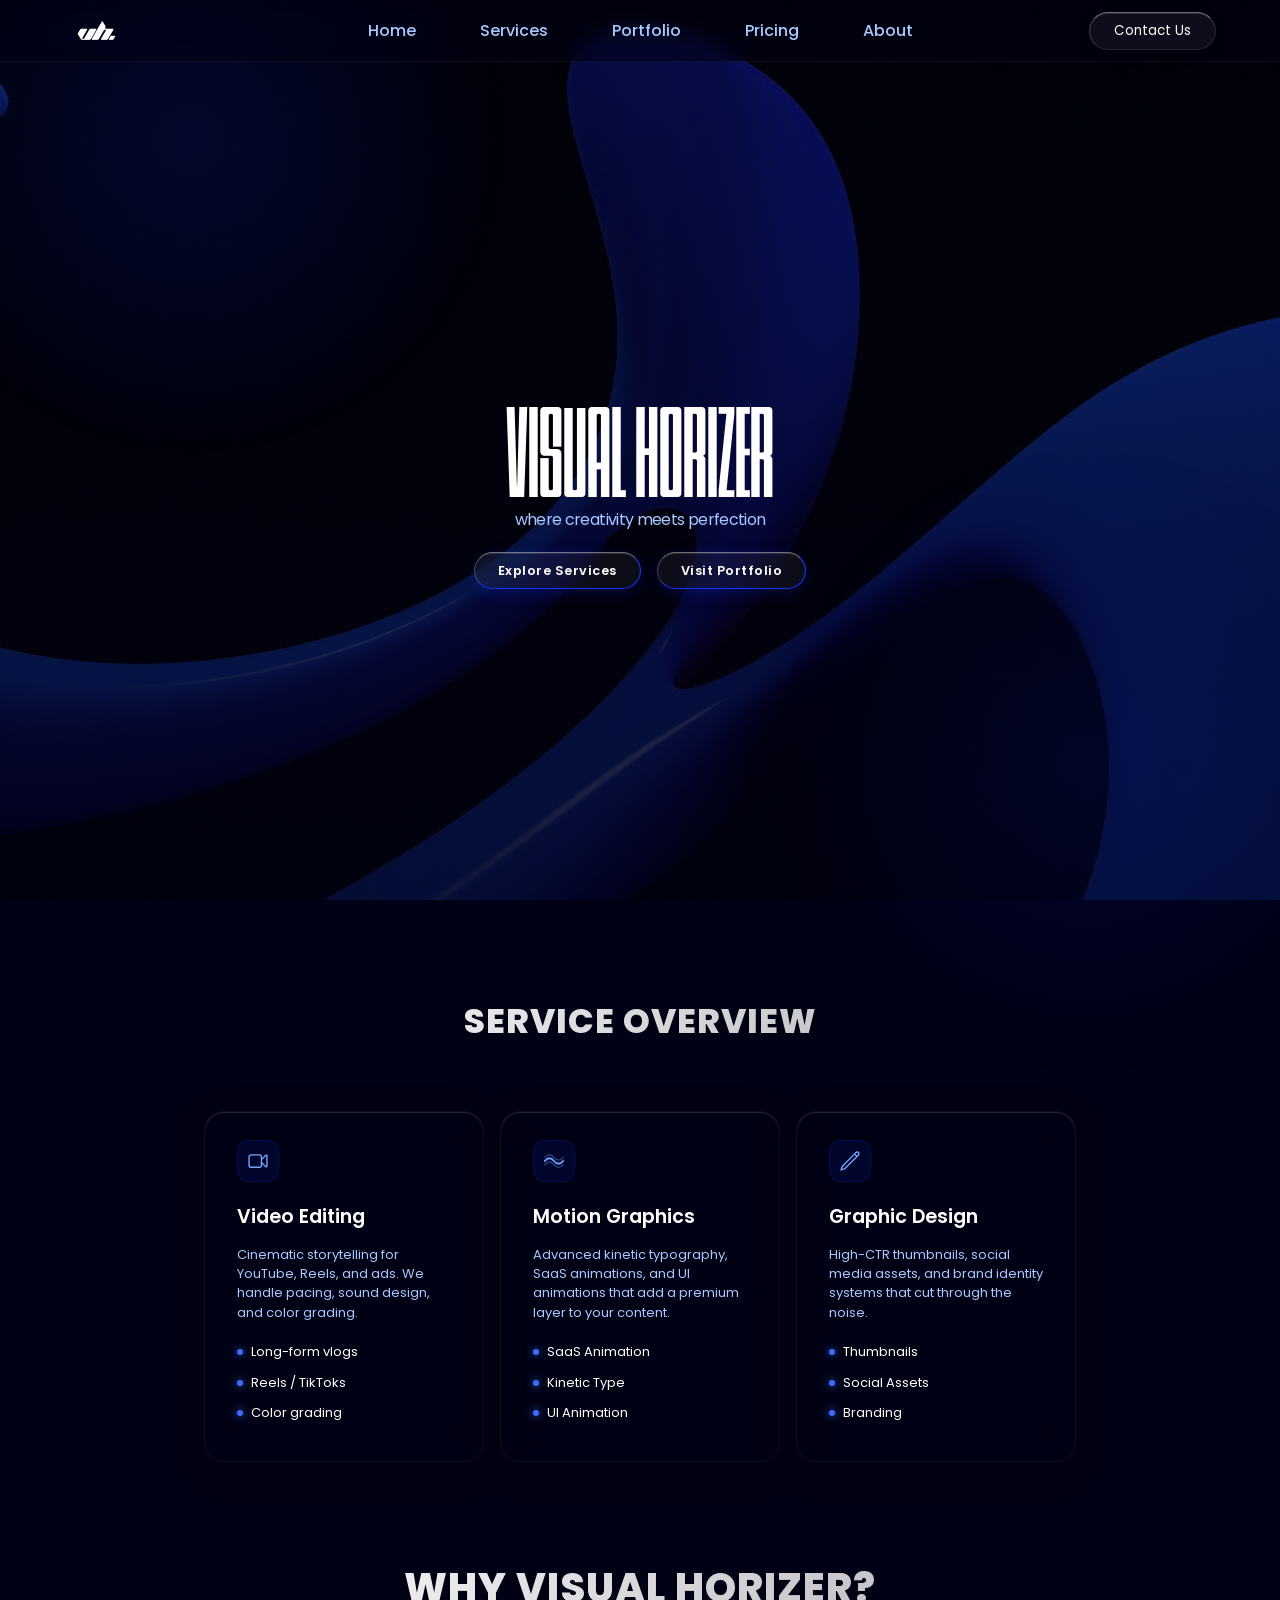
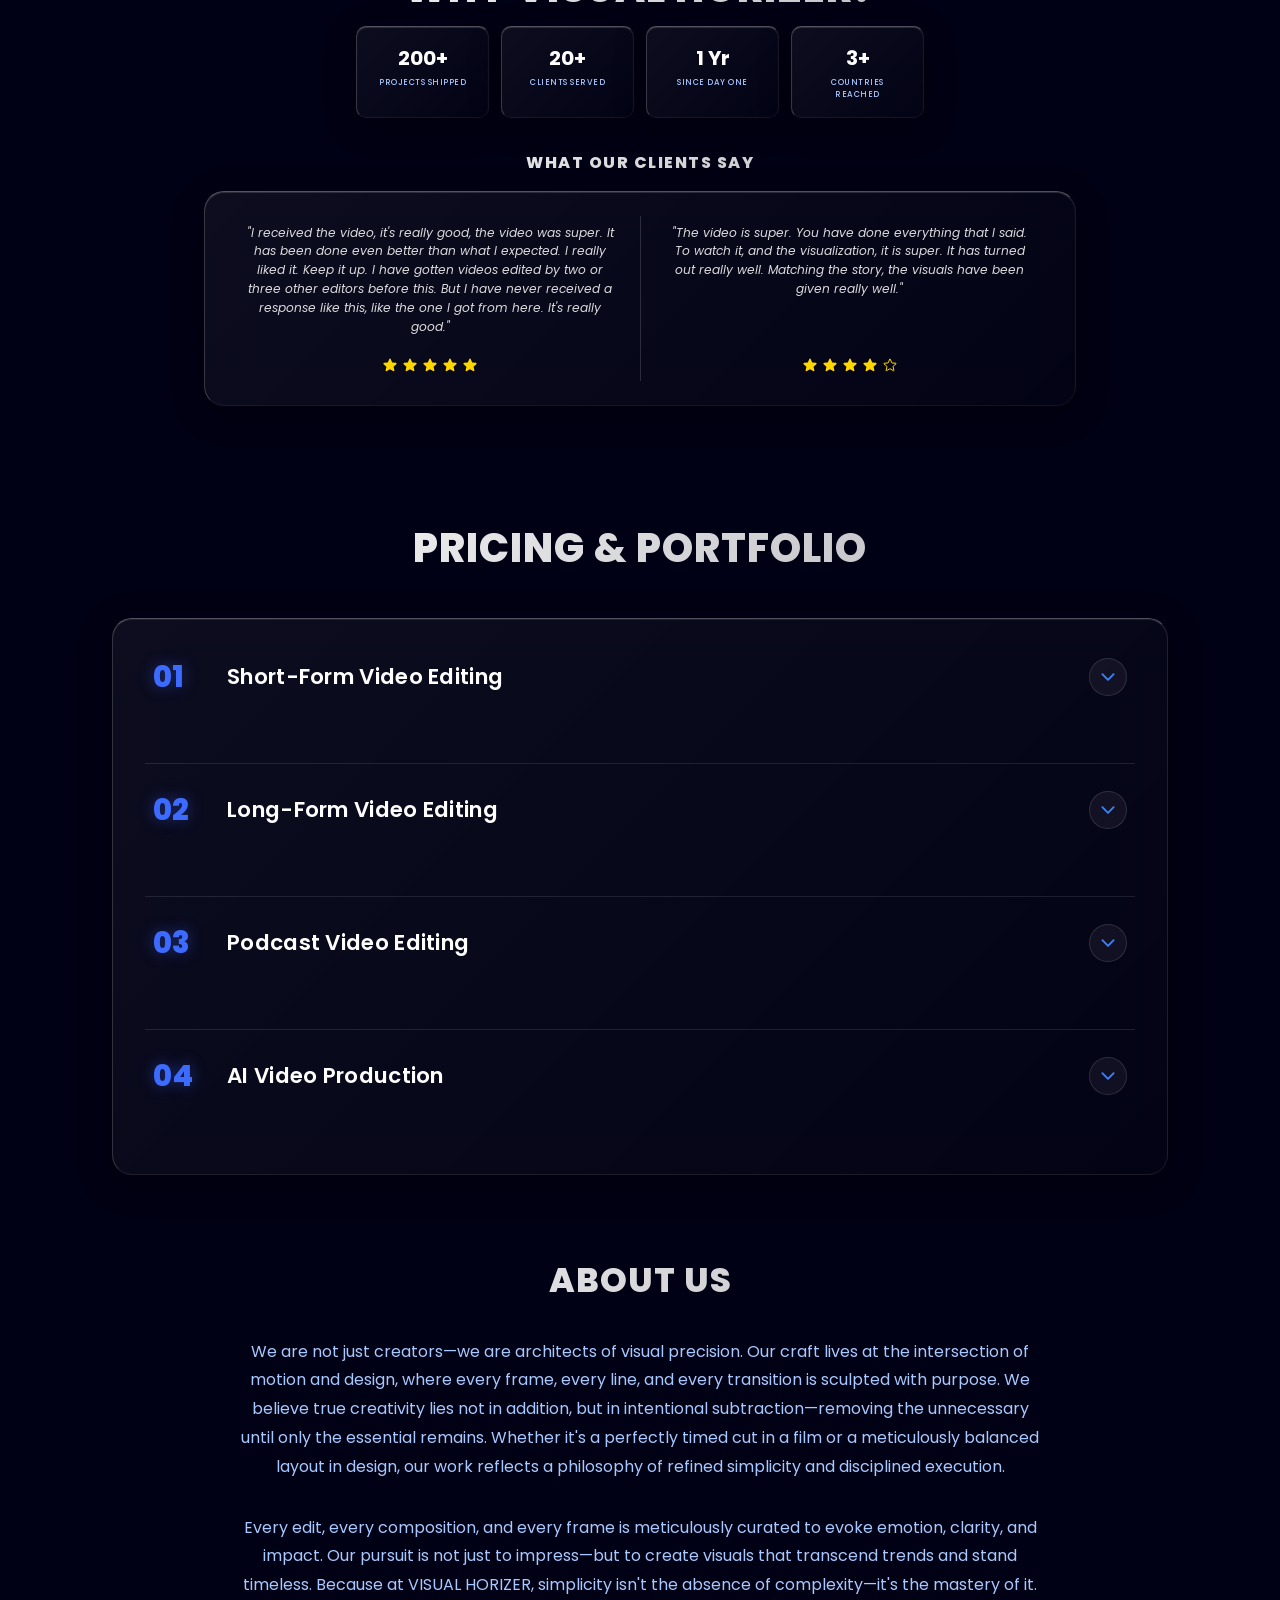
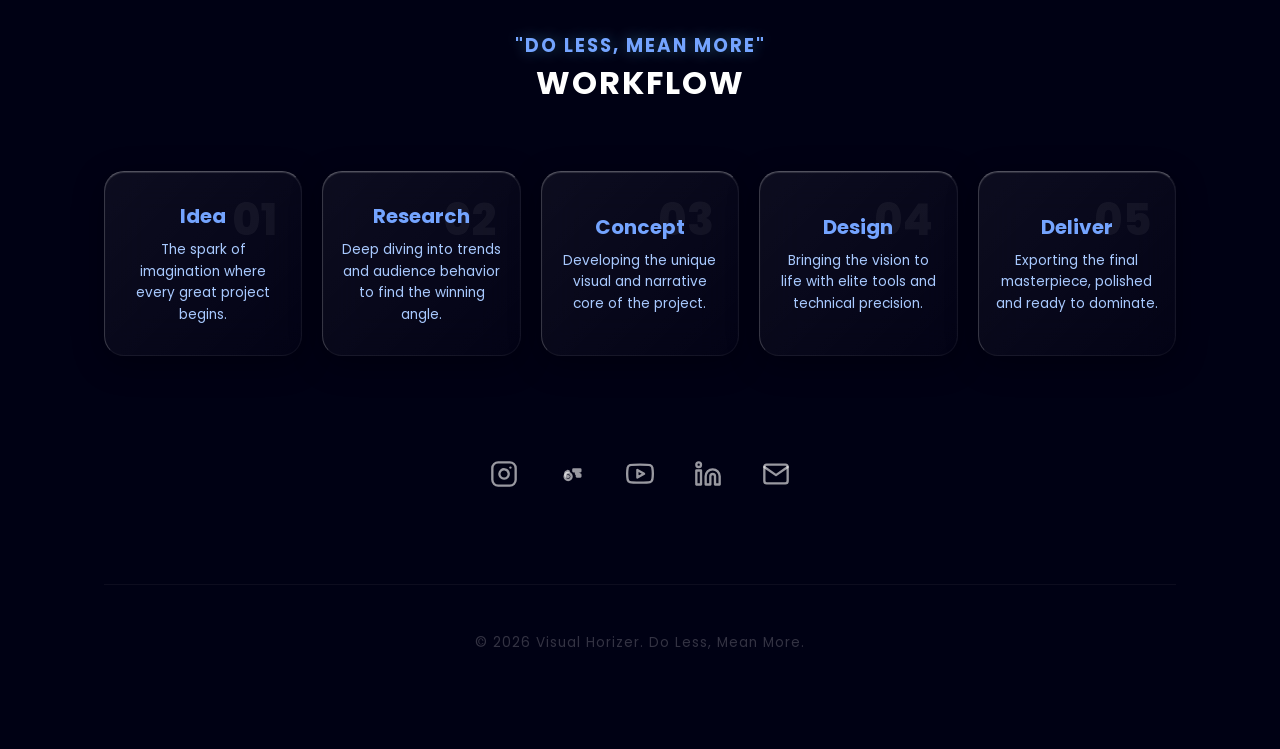
==== commit 13399b78: "Standardize typography and Poppins font consistency across pricing cards" ====
--- a/index.html
+++ b/index.html
@@ -20,7 +20,7 @@
     <meta name="twitter:image" content="Images/favicon/web-app-manifest-512x512.png">
     <link rel="preconnect" href="https://fonts.googleapis.com">
     <link rel="preconnect" href="https://fonts.gstatic.com" crossorigin>
-    <link href="https://fonts.googleapis.com/css2?family=Poppins:wght@300;400;600;800;900&display=swap" rel="stylesheet">
+    <link href="https://fonts.googleapis.com/css2?family=Poppins:wght@300;400;500;600;700;800;900&display=swap" rel="stylesheet">
     <link rel="stylesheet" href="style.css">
 </head>
 <body>
@@ -329,24 +329,7 @@
                             <div class="accordion-body">
                                 <div class="accordion-content">
                                     <div class="plan-details-wrapper">
-                                        <!-- Sidebar Meta -->
-                                        <div class="plan-sidebar">
-                                            <p class="plan-scope-note">These prices cover videos up to 1 minute. For anything longer, reach out for a custom quote.</p>
-                                            
-                                            <div class="plan-meta-block">
-                                                <span class="plan-meta-label">EXTRA REVISIONS</span>
-                                                <p class="plan-meta-val">Extra revision fee: ₹[XX] per additional revision.</p>
-                                            </div>
-
-                                            <div class="plan-meta-block">
-                                                <span class="plan-meta-label">TOOLS USED</span>
-                                                <p class="plan-meta-val">Premiere Pro, After Effects</p>
-                                            </div>
-
-                                            <p class="plan-meta-footnote">Prices are for videos up to 1 minute.</p>
-                                        </div>
-
-                                        <!-- Plan Cards Container -->
+                                        <!-- Plan Cards Container (2 Cards) -->
                                         <div class="plan-cards-container">
                                             <!-- Standard Plan Card -->
                                             <div class="plan-card glass-card">
@@ -416,6 +399,23 @@
                                                 </div>
                                             </div>
                                         </div>
+
+                                        <!-- Landscape Meta Strip Under Cards -->
+                                        <div class="plan-landscape-meta">
+                                            <div class="meta-landscape-top">
+                                                <p class="plan-scope-note">These prices cover videos up to 1 minute. For anything longer, reach out for a custom quote.</p>
+                                            </div>
+                                            <div class="meta-landscape-items">
+                                                <div class="plan-meta-block">
+                                                    <span class="plan-meta-label">EXTRA REVISIONS</span>
+                                                    <p class="plan-meta-val">Extra revision fee: ₹[XX] per additional revision.</p>
+                                                </div>
+                                                <div class="plan-meta-block">
+                                                    <span class="plan-meta-label">TOOLS USED</span>
+                                                    <p class="plan-meta-val">Premiere Pro, After Effects</p>
+                                                </div>
+                                            </div>
+                                        </div>
                                     </div>
                                 </div>
                             </div>
@@ -437,29 +437,7 @@
                             <div class="accordion-body">
                                 <div class="accordion-content">
                                     <div class="plan-details-wrapper">
-                                        <!-- Sidebar Meta -->
-                                        <div class="plan-sidebar">
-                                            <p class="plan-scope-note">These prices cover videos of 3 to 5 minutes. For anything longer, reach out for a custom quote.</p>
-                                            
-                                            <div class="plan-meta-block">
-                                                <span class="plan-meta-label">EXTRA REVISIONS</span>
-                                                <p class="plan-meta-val">Extra revision fee: ₹[XX] per additional revision.</p>
-                                            </div>
-
-                                            <div class="plan-meta-block">
-                                                <span class="plan-meta-label">ADD-ON SERVICES</span>
-                                                <p class="plan-meta-val">YouTube thumbnail design – ₹299<br><span style="font-size: 0.75rem; color: rgba(255,255,255,0.6);">Available with both Standard and Premium.</span></p>
-                                            </div>
-
-                                            <div class="plan-meta-block">
-                                                <span class="plan-meta-label">TOOLS USED</span>
-                                                <p class="plan-meta-val">Premiere Pro, After Effects, DaVinci Resolve, Photoshop</p>
-                                            </div>
-
-                                            <p class="plan-meta-footnote">Prices are per video, 3 to 5 minutes.</p>
-                                        </div>
-
-                                        <!-- Plan Cards Container -->
+                                        <!-- Plan Cards Container (2 Cards) -->
                                         <div class="plan-cards-container">
                                             <!-- Standard Plan Card -->
                                             <div class="plan-card glass-card">
@@ -534,6 +512,27 @@
                                                 </div>
                                             </div>
                                         </div>
+
+                                        <!-- Landscape Meta Strip Under Cards -->
+                                        <div class="plan-landscape-meta">
+                                            <div class="meta-landscape-top">
+                                                <p class="plan-scope-note">These prices cover videos of 3 to 5 minutes. For anything longer, reach out for a custom quote.</p>
+                                            </div>
+                                            <div class="meta-landscape-items">
+                                                <div class="plan-meta-block">
+                                                    <span class="plan-meta-label">EXTRA REVISIONS</span>
+                                                    <p class="plan-meta-val">Extra revision fee: ₹[XX] per additional revision.</p>
+                                                </div>
+                                                <div class="plan-meta-block">
+                                                    <span class="plan-meta-label">ADD-ON SERVICES</span>
+                                                    <p class="plan-meta-val">YouTube thumbnail design – ₹299 (Available with both Standard and Premium)</p>
+                                                </div>
+                                                <div class="plan-meta-block">
+                                                    <span class="plan-meta-label">TOOLS USED</span>
+                                                    <p class="plan-meta-val">Premiere Pro, After Effects, DaVinci Resolve, Photoshop</p>
+                                                </div>
+                                            </div>
+                                        </div>
                                     </div>
                                 </div>
                             </div>
@@ -555,28 +554,6 @@
                             <div class="accordion-body">
                                 <div class="accordion-content">
                                     <div class="plan-details-wrapper">
-                                        <!-- Sidebar Meta -->
-                                        <div class="plan-sidebar">
-                                            <p class="plan-scope-note">This price covers 30 minutes of raw footage. For longer recordings, reach out for a custom quote.</p>
-                                            
-                                            <div class="plan-meta-block">
-                                                <span class="plan-meta-label">EXTRA REVISIONS</span>
-                                                <p class="plan-meta-val">Extra revision fee: ₹[XX] per additional revision.</p>
-                                            </div>
-
-                                            <div class="plan-meta-block">
-                                                <span class="plan-meta-label">ADD-ON SERVICES</span>
-                                                <p class="plan-meta-val">Additional YouTube thumbnail design – ₹299</p>
-                                            </div>
-
-                                            <div class="plan-meta-block">
-                                                <span class="plan-meta-label">TOOLS USED</span>
-                                                <p class="plan-meta-val">Premiere Pro, After Effects, DaVinci Resolve, Photoshop</p>
-                                            </div>
-
-                                            <p class="plan-meta-footnote">Price is for 30 minutes of raw footage.</p>
-                                        </div>
-
                                         <!-- Plan Cards Container (Single Wide Podcast Card) -->
                                         <div class="plan-cards-container plan-cards-single">
                                             <div class="plan-card glass-card podcast-card">
@@ -635,6 +612,27 @@
                                                 </div>
                                             </div>
                                         </div>
+
+                                        <!-- Landscape Meta Strip Under Cards -->
+                                        <div class="plan-landscape-meta">
+                                            <div class="meta-landscape-top">
+                                                <p class="plan-scope-note">This price covers 30 minutes of raw footage. For longer recordings, reach out for a custom quote.</p>
+                                            </div>
+                                            <div class="meta-landscape-items">
+                                                <div class="plan-meta-block">
+                                                    <span class="plan-meta-label">EXTRA REVISIONS</span>
+                                                    <p class="plan-meta-val">Extra revision fee: ₹[XX] per additional revision.</p>
+                                                </div>
+                                                <div class="plan-meta-block">
+                                                    <span class="plan-meta-label">ADD-ON SERVICES</span>
+                                                    <p class="plan-meta-val">Additional YouTube thumbnail design – ₹299</p>
+                                                </div>
+                                                <div class="plan-meta-block">
+                                                    <span class="plan-meta-label">TOOLS USED</span>
+                                                    <p class="plan-meta-val">Premiere Pro, After Effects, DaVinci Resolve, Photoshop</p>
+                                                </div>
+                                            </div>
+                                        </div>
                                     </div>
                                 </div>
                             </div>
@@ -656,24 +654,7 @@
                             <div class="accordion-body">
                                 <div class="accordion-content">
                                     <div class="plan-details-wrapper">
-                                        <!-- Sidebar Meta -->
-                                        <div class="plan-sidebar">
-                                            <p class="plan-scope-note">These prices cover the durations shown. For anything longer, reach out for a custom quote.</p>
-                                            
-                                            <div class="plan-meta-block">
-                                                <span class="plan-meta-label">EXTRA REVISIONS</span>
-                                                <p class="plan-meta-val">Extra revision fee: ₹[XX] per additional revision.</p>
-                                            </div>
-
-                                            <div class="plan-meta-block">
-                                                <span class="plan-meta-label">TOOLS USED</span>
-                                                <p class="plan-meta-val">Google Veo, Nano Banana Pro, ChatGPT Images 2.0, Higgsfield</p>
-                                            </div>
-
-                                            <p class="plan-meta-footnote">Prices are per video, based on the durations shown.</p>
-                                        </div>
-
-                                        <!-- Plan Cards Container -->
+                                        <!-- Plan Cards Container (2 Cards) -->
                                         <div class="plan-cards-container">
                                             <!-- AI Explainer Ads Card -->
                                             <div class="plan-card glass-card">
@@ -738,6 +719,23 @@
                                                     <span class="plan-revision-info">1 revision included.</span>
                                                     <span class="plan-tagline">Expressive, cinematic, and deeply engaging.</span>
                                                     <a href="https://wa.me/919048856350?text=Hi%2C%20I'd%20like%20to%20order%203D%20Pixar%20Shorts%20(%E2%82%B92%2C499)" target="_blank" class="plan-cta-btn btn">Get Started</a>
+                                                </div>
+                                            </div>
+                                        </div>
+
+                                        <!-- Landscape Meta Strip Under Cards -->
+                                        <div class="plan-landscape-meta">
+                                            <div class="meta-landscape-top">
+                                                <p class="plan-scope-note">These prices cover the durations shown. For anything longer, reach out for a custom quote.</p>
+                                            </div>
+                                            <div class="meta-landscape-items">
+                                                <div class="plan-meta-block">
+                                                    <span class="plan-meta-label">EXTRA REVISIONS</span>
+                                                    <p class="plan-meta-val">Extra revision fee: ₹[XX] per additional revision.</p>
+                                                </div>
+                                                <div class="plan-meta-block">
+                                                    <span class="plan-meta-label">TOOLS USED</span>
+                                                    <p class="plan-meta-val">Google Veo, Nano Banana Pro, ChatGPT Images 2.0, Higgsfield</p>
                                                 </div>
                                             </div>
                                         </div>
@@ -893,7 +891,7 @@
                                 font-size: 0.5rem;
                                 color: rgba(255, 255, 255, 0.45);
                                 margin-top: 1px;
-                                font-family: 'Inter', sans-serif;
+                                font-family: 'Poppins', sans-serif;
                             }
                             .social-row-arrow {
                                 color: var(--color-500, #4361ee);
--- a/style.css
+++ b/style.css
@@ -823,24 +823,25 @@
 .accordion-num {
     font-size: 1.85rem;
     font-weight: 800;
-    color: #3b82f6;
+    color: var(--color-400);
     font-family: 'Poppins', sans-serif;
-    letter-spacing: -0.5px;
+    letter-spacing: normal;
     min-width: 50px;
-    text-shadow: 0 0 15px rgba(59, 130, 246, 0.4);
+    text-shadow: 0 0 15px rgba(62, 107, 255, 0.4);
     transition: transform 0.3s ease;
 }
 
 .accordion-item.active .accordion-num {
     transform: scale(1.06);
-    color: #60a5fa;
+    color: var(--color-300);
 }
 
 .accordion-title {
     font-size: 1.35rem;
-    font-weight: 700;
+    font-weight: 600;
     color: #ffffff;
     font-family: 'Poppins', sans-serif;
+    letter-spacing: 0.3px;
     transition: color 0.3s ease, text-shadow 0.3s ease;
 }
 
@@ -910,77 +911,100 @@
 
 /* Detailed Plan Layout Inside Accordion */
 .plan-details-wrapper {
-    display: grid;
-    grid-template-columns: 240px 1fr;
-    gap: 1.75rem;
-    align-items: stretch;
+    display: flex;
+    flex-direction: column;
+    gap: 1.5rem;
     margin-top: 0.5rem;
-}
-
-/* Sidebar Meta */
-.plan-sidebar {
-    background: rgba(10, 22, 54, 0.45);
-    border: 1px solid rgba(59, 130, 246, 0.2);
-    border-radius: 16px;
-    padding: 1.35rem 1.25rem;
-    display: flex;
-    flex-direction: column;
-    gap: 1.25rem;
-    box-sizing: border-box;
-}
-
-.plan-scope-note {
-    font-size: 0.86rem;
-    line-height: 1.55;
-    color: rgba(255, 255, 255, 0.8);
-    margin: 0;
-}
-
-.plan-meta-block {
-    border-left: 2px solid #3b82f6;
-    padding-left: 0.75rem;
-}
-
-.plan-meta-label {
-    display: block;
-    font-size: 0.66rem;
-    font-weight: 700;
-    color: #3b82f6;
-    letter-spacing: 0.8px;
-    margin-bottom: 0.25rem;
-    text-transform: uppercase;
-}
-
-.plan-meta-val {
-    font-size: 0.8rem;
-    color: rgba(255, 255, 255, 0.85);
-    line-height: 1.5;
-    margin: 0;
-}
-
-.plan-meta-footnote {
-    font-size: 0.75rem;
-    color: rgba(255, 255, 255, 0.5);
-    margin-top: auto;
-    padding-top: 0.75rem;
-    border-top: 1px solid rgba(255, 255, 255, 0.06);
 }
 
 /* Plan Cards Container */
 .plan-cards-container {
     display: grid;
     grid-template-columns: 1fr 1fr;
-    gap: 1.25rem;
+    gap: 1.5rem;
 }
 
 .plan-cards-container.plan-cards-single {
     grid-template-columns: 1fr;
+}
+
+/* Landscape Meta Strip Under Cards */
+.plan-landscape-meta {
+    background: rgba(10, 22, 54, 0.45);
+    border: 1px solid rgba(62, 107, 255, 0.2);
+    border-radius: 16px;
+    padding: 1.25rem 1.5rem;
+    display: flex;
+    flex-direction: column;
+    align-items: center;
+    text-align: center;
+    gap: 1rem;
+    box-sizing: border-box;
+    font-family: 'Poppins', sans-serif;
+}
+
+.meta-landscape-top {
+    width: 100%;
+    border-bottom: 1px solid rgba(255, 255, 255, 0.08);
+    padding-bottom: 0.75rem;
+    text-align: center;
+}
+
+.plan-scope-note {
+    font-size: 0.84rem;
+    line-height: 1.55;
+    color: var(--text-secondary);
+    margin: 0 auto;
+    text-align: center;
+    max-width: 800px;
+    font-family: 'Poppins', sans-serif;
+}
+
+.meta-landscape-items {
+    display: flex;
+    flex-wrap: wrap;
+    gap: 2.5rem;
+    justify-content: center;
+    align-items: flex-start;
+    width: 100%;
+    text-align: center;
+}
+
+.plan-meta-block {
+    display: flex;
+    flex-direction: column;
+    align-items: center;
+    text-align: center;
+    min-width: 180px;
+    max-width: 360px;
+    font-family: 'Poppins', sans-serif;
+}
+
+.plan-meta-label {
+    display: inline-block;
+    font-size: 0.68rem;
+    font-weight: 600;
+    color: var(--color-400);
+    letter-spacing: 1px;
+    margin-bottom: 0.35rem;
+    text-transform: uppercase;
+    text-align: center;
+    font-family: 'Poppins', sans-serif;
+}
+
+.plan-meta-val {
+    font-size: 0.82rem;
+    color: rgba(255, 255, 255, 0.9);
+    line-height: 1.5;
+    margin: 0;
+    text-align: center;
+    font-family: 'Poppins', sans-serif;
 }
 
 /* Plan Card Styling */
 .plan-card {
     background: rgba(8, 18, 48, 0.75);
-    border: 1.5px solid rgba(59, 130, 246, 0.35);
+    border: 1.5px solid rgba(62, 107, 255, 0.35);
     border-radius: 18px;
     padding: 1.5rem 1.4rem;
     display: flex;
@@ -988,10 +1012,11 @@
     box-sizing: border-box;
     transition: all 0.35s ease;
     position: relative;
+    font-family: 'Poppins', sans-serif;
 }
 
 .plan-card:hover {
-    border-color: rgba(59, 130, 246, 0.75);
+    border-color: rgba(62, 107, 255, 0.75);
     box-shadow: 0 10px 30px rgba(19, 52, 255, 0.3);
     transform: translateY(-2px);
 }
@@ -1005,24 +1030,26 @@
 }
 
 .plan-card-title {
-    font-size: 1.45rem;
-    font-weight: 700;
+    font-size: 1.35rem;
+    font-weight: 600;
     color: #fff;
     margin: 0;
     font-family: 'Poppins', sans-serif;
+    letter-spacing: 0.3px;
 }
 
 .plan-pill-badge {
-    background: #1d4ed8;
+    background: var(--color-500);
     color: #fff;
     font-size: 0.62rem;
-    font-weight: 700;
+    font-weight: 600;
     padding: 0.28rem 0.75rem;
     border-radius: 50px;
     text-transform: uppercase;
-    letter-spacing: 0.6px;
-    box-shadow: 0 0 10px rgba(37, 99, 235, 0.4);
+    letter-spacing: 0.8px;
+    box-shadow: 0 0 10px rgba(19, 52, 255, 0.4);
     white-space: nowrap;
+    font-family: 'Poppins', sans-serif;
 }
 
 .plan-card-pricing-row {
@@ -1035,9 +1062,10 @@
 }
 
 .plan-runtime {
-    font-size: 0.92rem;
-    color: rgba(255, 255, 255, 0.7);
-    font-weight: 500;
+    font-size: 0.88rem;
+    color: var(--text-secondary);
+    font-weight: 400;
+    font-family: 'Poppins', sans-serif;
 }
 
 .plan-price {
@@ -1045,7 +1073,7 @@
     font-weight: 800;
     color: #fff;
     font-family: 'Poppins', sans-serif;
-    letter-spacing: -0.5px;
+    letter-spacing: normal;
 }
 
 .plan-ideal-box {
@@ -1055,18 +1083,20 @@
 .plan-subheading {
     display: block;
     font-size: 0.68rem;
-    font-weight: 700;
-    color: #3b82f6;
+    font-weight: 600;
+    color: var(--color-400);
     text-transform: uppercase;
-    letter-spacing: 0.8px;
+    letter-spacing: 1px;
     margin-bottom: 0.35rem;
+    font-family: 'Poppins', sans-serif;
 }
 
 .plan-ideal-text {
     font-size: 0.82rem;
-    color: rgba(255, 255, 255, 0.75);
-    line-height: 1.45;
+    color: var(--text-secondary);
+    line-height: 1.5;
     margin: 0;
+    font-family: 'Poppins', sans-serif;
 }
 
 .plan-features-box {
@@ -1078,21 +1108,23 @@
     list-style: none;
     padding: 0;
     margin: 0;
+    font-family: 'Poppins', sans-serif;
 }
 
 .plan-bullets li {
-    font-size: 0.81rem;
-    color: rgba(255, 255, 255, 0.85);
+    font-size: 0.82rem;
+    color: rgba(255, 255, 255, 0.9);
     line-height: 1.5;
     margin-bottom: 0.45rem;
     display: flex;
     align-items: flex-start;
     gap: 8px;
+    font-family: 'Poppins', sans-serif;
 }
 
 .plan-bullets li::before {
     content: '•';
-    color: #3b82f6;
+    color: var(--color-400);
     font-size: 1.1rem;
     line-height: 1;
     flex-shrink: 0;
@@ -1109,34 +1141,40 @@
 
 .plan-revision-info {
     font-size: 0.74rem;
-    color: rgba(255, 255, 255, 0.6);
+    color: var(--text-secondary);
+    opacity: 0.8;
+    font-family: 'Poppins', sans-serif;
 }
 
 .plan-tagline {
     font-size: 0.82rem;
-    font-weight: 700;
-    color: #3b82f6;
+    font-weight: 600;
+    color: var(--color-400);
     line-height: 1.35;
     margin-bottom: 0.5rem;
+    font-family: 'Poppins', sans-serif;
 }
 
 .plan-cta-btn {
-    padding: 0.6rem 1.25rem;
+    padding: 0.65rem 1.25rem;
     border-radius: 50px;
-    background: rgba(37, 99, 235, 0.2);
-    border: 1.5px solid #2563eb;
+    background: rgba(19, 52, 255, 0.2);
+    border: 1.5px solid var(--color-500);
     color: #fff;
     text-decoration: none;
     text-align: center;
-    font-size: 0.82rem;
+    font-size: 0.75rem;
     font-weight: 600;
+    text-transform: uppercase;
+    letter-spacing: 1px;
     transition: all 0.3s ease;
     display: block;
+    font-family: 'Poppins', sans-serif;
 }
 
 .plan-cta-btn:hover {
-    background: #2563eb;
-    box-shadow: 0 0 18px rgba(37, 99, 235, 0.6);
+    background: var(--color-500);
+    box-shadow: 0 0 20px var(--color-500);
     transform: translateY(-2px);
     color: #fff;
 }
@@ -1154,30 +1192,34 @@
     grid-template-columns: repeat(3, 1fr);
     gap: 0.85rem;
     background: rgba(19, 52, 255, 0.08);
-    border: 1px solid rgba(59, 130, 246, 0.25);
+    border: 1px solid rgba(62, 107, 255, 0.25);
     border-radius: 12px;
     padding: 0.85rem 1rem;
     margin-bottom: 1.25rem;
+    font-family: 'Poppins', sans-serif;
 }
 
 .podcast-stat-item {
     display: flex;
     flex-direction: column;
     gap: 0.25rem;
+    font-family: 'Poppins', sans-serif;
 }
 
 .stat-meta-label {
     font-size: 0.65rem;
-    font-weight: 700;
-    color: #3b82f6;
+    font-weight: 600;
+    color: var(--color-400);
     text-transform: uppercase;
-    letter-spacing: 0.8px;
+    letter-spacing: 1px;
+    font-family: 'Poppins', sans-serif;
 }
 
 .stat-meta-val {
     font-size: 0.82rem;
     font-weight: 600;
     color: #fff;
+    font-family: 'Poppins', sans-serif;
 }
 
 /* Responsive Media Queries */
@@ -1185,9 +1227,8 @@
     .pricing, .pricing-portfolio-section {
         padding: 3.5rem 1.5rem 2.5rem 1.5rem;
     }
-    .plan-details-wrapper {
-        grid-template-columns: 1fr;
-        gap: 1.5rem;
+    .plan-cards-container {
+        gap: 1.25rem;
     }
 }
 
@@ -1229,6 +1270,15 @@
     .plan-cards-container {
         grid-template-columns: 1fr;
         gap: 1rem;
+    }
+    .meta-landscape-items {
+        flex-direction: column;
+        align-items: center;
+        gap: 0.95rem;
+    }
+    .plan-meta-block {
+        width: 100%;
+        max-width: 100%;
     }
     .podcast-features-grid {
         grid-template-columns: 1fr;
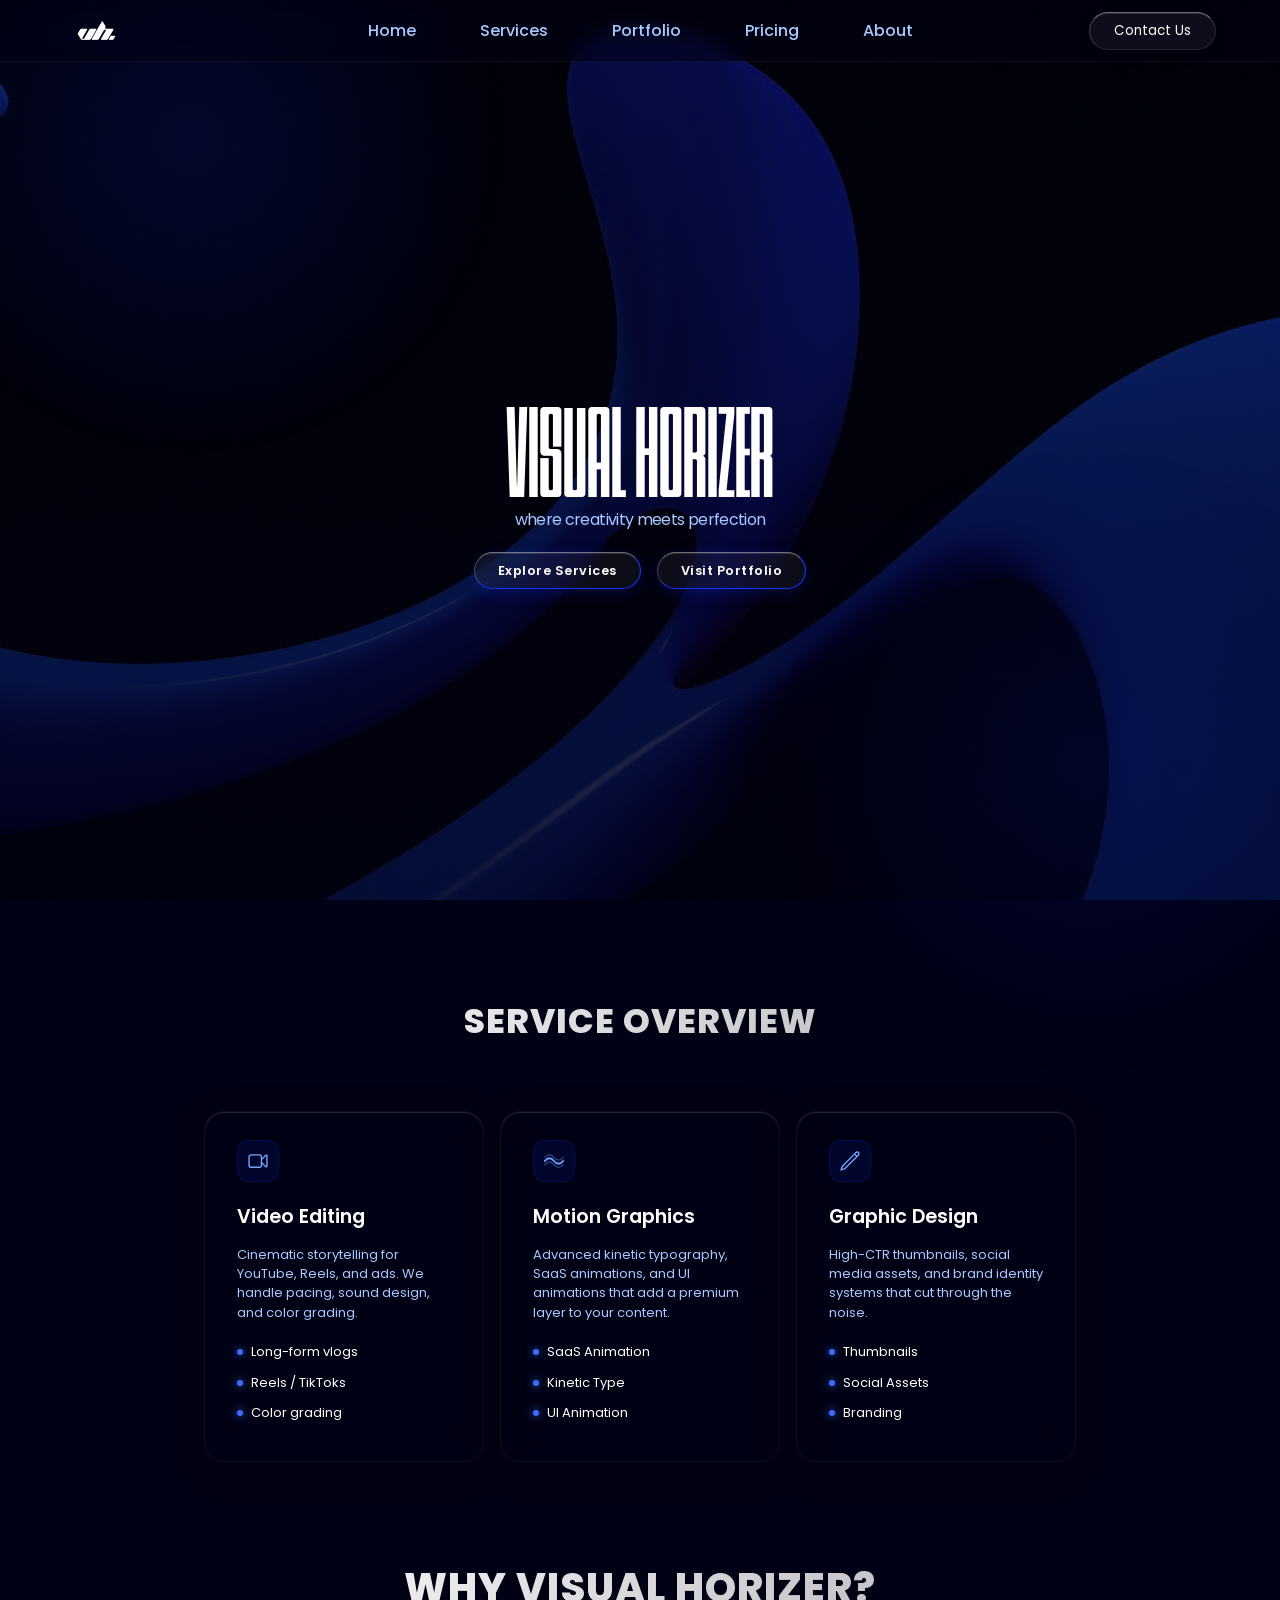
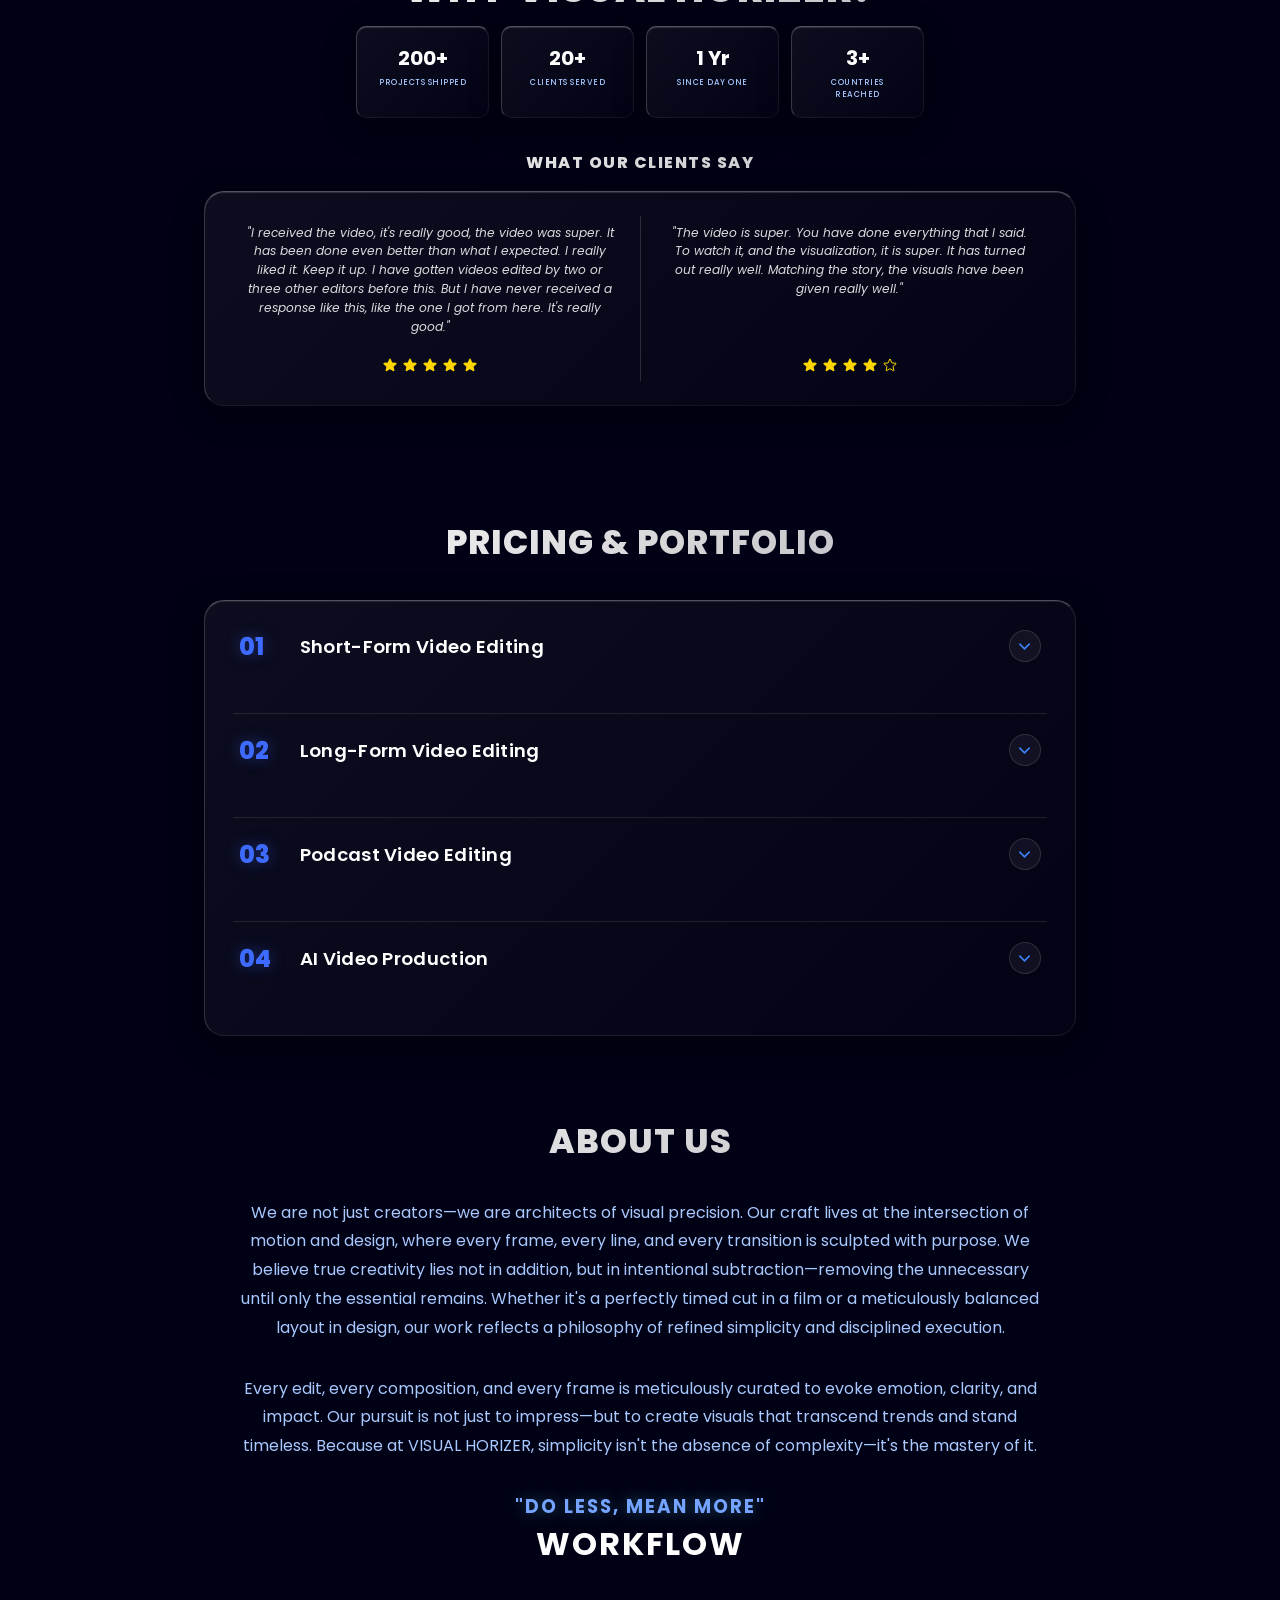
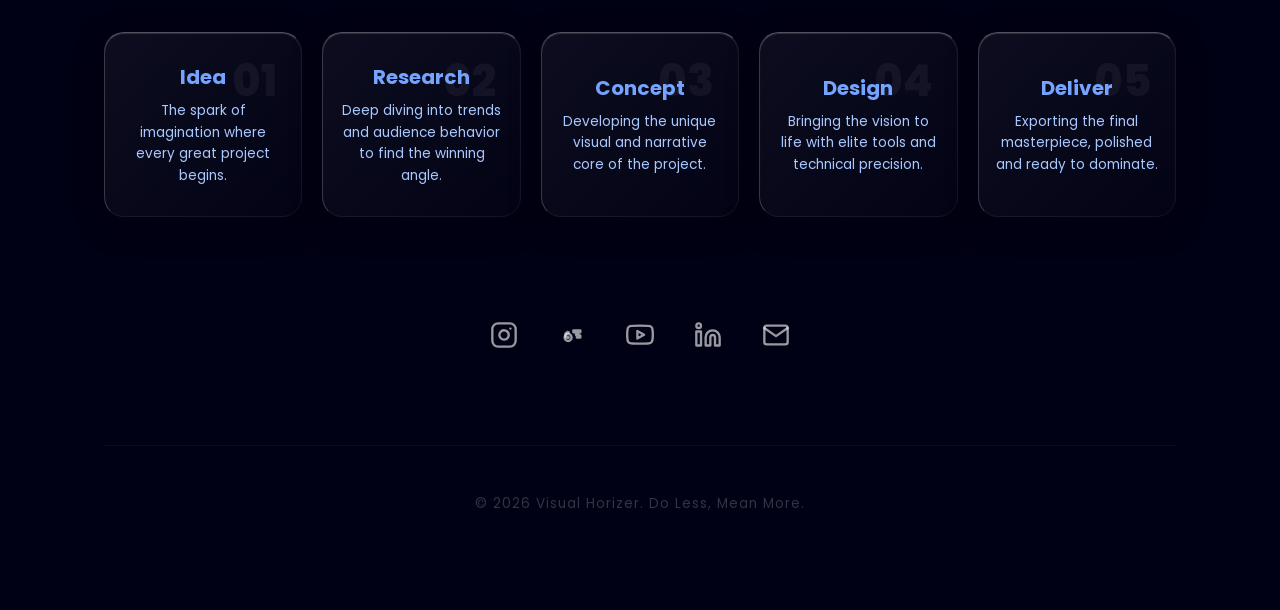
==== commit e6ac545f: "Make pricing card edge-to-edge with no rounded corners and header inside on mobile" ====
--- a/index.html
+++ b/index.html
@@ -308,11 +308,16 @@
             <!-- Pricing & Portfolio Section -->
             <section id="pricing" class="pricing-portfolio-section">
                 <div class="pricing-portfolio-container">
-                    <header class="pricing-portfolio-header animate-fade-in">
+                    <header class="pricing-portfolio-header desktop-only animate-fade-in">
                         <h2 class="section-title">Pricing & Portfolio</h2>
                     </header>
 
                     <div class="pricing-accordion glass animate-slide-up delay-1">
+                        <!-- Mobile Header (inside card) -->
+                        <header class="pricing-portfolio-header mobile-only">
+                            <h2 class="section-title">Pricing & Portfolio</h2>
+                        </header>
+
                         <!-- 01 Short-Form Video Editing -->
                         <div class="accordion-item" data-index="0">
                             <button class="accordion-header" type="button" aria-expanded="false">
--- a/style.css
+++ b/style.css
@@ -336,6 +336,14 @@
 
 .hidden {
     display: none !important;
+}
+
+.desktop-only {
+    display: block;
+}
+
+.mobile-only {
+    display: none;
 }
 
 /* Glassmorphism Classes */
@@ -749,23 +757,24 @@
 
 /* Pricing Section */
 .pricing, .pricing-portfolio-section {
-    padding: 4rem 2rem 3rem 2rem;
-    max-width: 1120px;
+    padding: 4rem 4rem 3rem 4rem;
+    max-width: 1000px;
     margin: 0 auto;
+    box-sizing: border-box;
 }
 
 .pricing-portfolio-header {
     text-align: center;
-    margin-bottom: 2.5rem;
+    margin-bottom: 2rem;
 }
 
 .pricing-portfolio-header .section-title {
-    font-size: 2.5rem;
+    font-size: 2.1rem;
     font-weight: 800;
 }
 
 .pricing-accordion {
-    padding: 0.75rem 2rem;
+    padding: 0.6rem 1.75rem;
     border-radius: 20px;
     background: linear-gradient(135deg, rgba(255, 255, 255, 0.05), rgba(255, 255, 255, 0.01));
     backdrop-filter: blur(20px);
@@ -776,6 +785,8 @@
     box-shadow: 0 8px 32px 0 rgba(0, 0, 0, 0.35), inset 0 1px 1px rgba(255, 255, 255, 0.1);
     position: relative;
     overflow: hidden;
+    width: 100%;
+    box-sizing: border-box;
 }
 
 .accordion-item {
@@ -791,7 +802,7 @@
     width: 100%;
     background: transparent;
     border: none;
-    padding: 1.5rem 0.5rem;
+    padding: 1.15rem 0.4rem;
     display: flex;
     align-items: center;
     justify-content: space-between;
@@ -804,8 +815,8 @@
 }
 
 .accordion-header:hover .accordion-title {
-    color: #60a5fa;
-    text-shadow: 0 0 12px rgba(96, 165, 250, 0.5);
+    color: var(--color-300);
+    text-shadow: 0 0 12px rgba(116, 164, 255, 0.5);
 }
 
 .accordion-header:hover .accordion-icon-wrap {
@@ -817,16 +828,16 @@
 .accordion-title-wrap {
     display: flex;
     align-items: center;
-    gap: 1.5rem;
+    gap: 1.15rem;
 }
 
 .accordion-num {
-    font-size: 1.85rem;
+    font-size: 1.5rem;
     font-weight: 800;
     color: var(--color-400);
     font-family: 'Poppins', sans-serif;
     letter-spacing: normal;
-    min-width: 50px;
+    min-width: 42px;
     text-shadow: 0 0 15px rgba(62, 107, 255, 0.4);
     transition: transform 0.3s ease;
 }
@@ -837,7 +848,7 @@
 }
 
 .accordion-title {
-    font-size: 1.35rem;
+    font-size: 1.15rem;
     font-weight: 600;
     color: #ffffff;
     font-family: 'Poppins', sans-serif;
@@ -851,8 +862,8 @@
 }
 
 .accordion-icon-wrap {
-    width: 38px;
-    height: 38px;
+    width: 32px;
+    height: 32px;
     border-radius: 50%;
     background: rgba(255, 255, 255, 0.05);
     border: 1px solid rgba(255, 255, 255, 0.12);
@@ -864,8 +875,8 @@
 }
 
 .accordion-arrow {
-    width: 18px;
-    height: 18px;
+    width: 15px;
+    height: 15px;
     stroke: #3b82f6;
     transition: transform 0.35s cubic-bezier(0.4, 0, 0.2, 1), stroke 0.3s ease;
 }
@@ -896,7 +907,7 @@
 .accordion-content {
     min-height: 0;
     overflow: hidden;
-    padding: 0.5rem 0.5rem 2rem 0.5rem;
+    padding: 0.35rem 0.25rem 1.6rem 0.25rem;
     opacity: 0;
     visibility: hidden;
     transform: translateY(-8px);
@@ -913,15 +924,15 @@
 .plan-details-wrapper {
     display: flex;
     flex-direction: column;
-    gap: 1.5rem;
-    margin-top: 0.5rem;
+    gap: 1.15rem;
+    margin-top: 0.35rem;
 }
 
 /* Plan Cards Container */
 .plan-cards-container {
     display: grid;
     grid-template-columns: 1fr 1fr;
-    gap: 1.5rem;
+    gap: 1.15rem;
 }
 
 .plan-cards-container.plan-cards-single {
@@ -932,13 +943,13 @@
 .plan-landscape-meta {
     background: rgba(10, 22, 54, 0.45);
     border: 1px solid rgba(62, 107, 255, 0.2);
-    border-radius: 16px;
-    padding: 1.25rem 1.5rem;
+    border-radius: 14px;
+    padding: 1rem 1.25rem;
     display: flex;
     flex-direction: column;
     align-items: center;
     text-align: center;
-    gap: 1rem;
+    gap: 0.75rem;
     box-sizing: border-box;
     font-family: 'Poppins', sans-serif;
 }
@@ -946,24 +957,24 @@
 .meta-landscape-top {
     width: 100%;
     border-bottom: 1px solid rgba(255, 255, 255, 0.08);
-    padding-bottom: 0.75rem;
+    padding-bottom: 0.55rem;
     text-align: center;
 }
 
 .plan-scope-note {
-    font-size: 0.84rem;
-    line-height: 1.55;
+    font-size: 0.75rem;
+    line-height: 1.45;
     color: var(--text-secondary);
     margin: 0 auto;
     text-align: center;
-    max-width: 800px;
+    max-width: 700px;
     font-family: 'Poppins', sans-serif;
 }
 
 .meta-landscape-items {
     display: flex;
     flex-wrap: wrap;
-    gap: 2.5rem;
+    gap: 2rem;
     justify-content: center;
     align-items: flex-start;
     width: 100%;
@@ -975,27 +986,27 @@
     flex-direction: column;
     align-items: center;
     text-align: center;
-    min-width: 180px;
-    max-width: 360px;
+    min-width: 150px;
+    max-width: 300px;
     font-family: 'Poppins', sans-serif;
 }
 
 .plan-meta-label {
     display: inline-block;
-    font-size: 0.68rem;
+    font-size: 0.6rem;
     font-weight: 600;
     color: var(--color-400);
-    letter-spacing: 1px;
-    margin-bottom: 0.35rem;
+    letter-spacing: 0.8px;
+    margin-bottom: 0.25rem;
     text-transform: uppercase;
     text-align: center;
     font-family: 'Poppins', sans-serif;
 }
 
 .plan-meta-val {
-    font-size: 0.82rem;
+    font-size: 0.74rem;
     color: rgba(255, 255, 255, 0.9);
-    line-height: 1.5;
+    line-height: 1.45;
     margin: 0;
     text-align: center;
     font-family: 'Poppins', sans-serif;
@@ -1005,8 +1016,8 @@
 .plan-card {
     background: rgba(8, 18, 48, 0.75);
     border: 1.5px solid rgba(62, 107, 255, 0.35);
-    border-radius: 18px;
-    padding: 1.5rem 1.4rem;
+    border-radius: 15px;
+    padding: 1.25rem 1.15rem;
     display: flex;
     flex-direction: column;
     box-sizing: border-box;
@@ -1025,12 +1036,12 @@
     display: flex;
     justify-content: space-between;
     align-items: center;
-    gap: 0.75rem;
-    margin-bottom: 0.5rem;
+    gap: 0.6rem;
+    margin-bottom: 0.4rem;
 }
 
 .plan-card-title {
-    font-size: 1.35rem;
+    font-size: 1.15rem;
     font-weight: 600;
     color: #fff;
     margin: 0;
@@ -1041,12 +1052,12 @@
 .plan-pill-badge {
     background: var(--color-500);
     color: #fff;
-    font-size: 0.62rem;
+    font-size: 0.55rem;
     font-weight: 600;
-    padding: 0.28rem 0.75rem;
+    padding: 0.22rem 0.6rem;
     border-radius: 50px;
     text-transform: uppercase;
-    letter-spacing: 0.8px;
+    letter-spacing: 0.7px;
     box-shadow: 0 0 10px rgba(19, 52, 255, 0.4);
     white-space: nowrap;
     font-family: 'Poppins', sans-serif;
@@ -1056,20 +1067,20 @@
     display: flex;
     justify-content: space-between;
     align-items: baseline;
-    margin: 0.75rem 0 1.15rem;
+    margin: 0.6rem 0 0.95rem;
     border-bottom: 1px solid rgba(255, 255, 255, 0.08);
-    padding-bottom: 0.85rem;
+    padding-bottom: 0.7rem;
 }
 
 .plan-runtime {
-    font-size: 0.88rem;
+    font-size: 0.78rem;
     color: var(--text-secondary);
     font-weight: 400;
     font-family: 'Poppins', sans-serif;
 }
 
 .plan-price {
-    font-size: 2.15rem;
+    font-size: 1.8rem;
     font-weight: 800;
     color: #fff;
     font-family: 'Poppins', sans-serif;
@@ -1077,30 +1088,30 @@
 }
 
 .plan-ideal-box {
-    margin-bottom: 1.15rem;
+    margin-bottom: 0.95rem;
 }
 
 .plan-subheading {
     display: block;
-    font-size: 0.68rem;
+    font-size: 0.6rem;
     font-weight: 600;
     color: var(--color-400);
     text-transform: uppercase;
-    letter-spacing: 1px;
-    margin-bottom: 0.35rem;
+    letter-spacing: 0.8px;
+    margin-bottom: 0.25rem;
     font-family: 'Poppins', sans-serif;
 }
 
 .plan-ideal-text {
-    font-size: 0.82rem;
+    font-size: 0.74rem;
     color: var(--text-secondary);
-    line-height: 1.5;
+    line-height: 1.45;
     margin: 0;
     font-family: 'Poppins', sans-serif;
 }
 
 .plan-features-box {
-    margin-bottom: 1.25rem;
+    margin-bottom: 1rem;
     flex-grow: 1;
 }
 
@@ -1112,61 +1123,61 @@
 }
 
 .plan-bullets li {
-    font-size: 0.82rem;
+    font-size: 0.74rem;
     color: rgba(255, 255, 255, 0.9);
-    line-height: 1.5;
-    margin-bottom: 0.45rem;
+    line-height: 1.45;
+    margin-bottom: 0.35rem;
     display: flex;
     align-items: flex-start;
-    gap: 8px;
+    gap: 7px;
     font-family: 'Poppins', sans-serif;
 }
 
 .plan-bullets li::before {
     content: '•';
     color: var(--color-400);
-    font-size: 1.1rem;
+    font-size: 0.95rem;
     line-height: 1;
     flex-shrink: 0;
 }
 
 .plan-card-footer {
     border-top: 1px solid rgba(255, 255, 255, 0.08);
-    padding-top: 1rem;
+    padding-top: 0.85rem;
     margin-top: auto;
     display: flex;
     flex-direction: column;
-    gap: 0.35rem;
+    gap: 0.25rem;
 }
 
 .plan-revision-info {
-    font-size: 0.74rem;
+    font-size: 0.66rem;
     color: var(--text-secondary);
     opacity: 0.8;
     font-family: 'Poppins', sans-serif;
 }
 
 .plan-tagline {
-    font-size: 0.82rem;
+    font-size: 0.74rem;
     font-weight: 600;
     color: var(--color-400);
     line-height: 1.35;
-    margin-bottom: 0.5rem;
+    margin-bottom: 0.4rem;
     font-family: 'Poppins', sans-serif;
 }
 
 .plan-cta-btn {
-    padding: 0.65rem 1.25rem;
+    padding: 0.52rem 1.1rem;
     border-radius: 50px;
     background: rgba(19, 52, 255, 0.2);
     border: 1.5px solid var(--color-500);
     color: #fff;
     text-decoration: none;
     text-align: center;
-    font-size: 0.75rem;
+    font-size: 0.7rem;
     font-weight: 600;
     text-transform: uppercase;
-    letter-spacing: 1px;
+    letter-spacing: 0.8px;
     transition: all 0.3s ease;
     display: block;
     font-family: 'Poppins', sans-serif;
@@ -1183,40 +1194,40 @@
 .podcast-features-grid {
     display: grid;
     grid-template-columns: 1fr 1fr;
-    gap: 1.5rem;
-    margin-bottom: 1.25rem;
+    gap: 1.15rem;
+    margin-bottom: 1rem;
 }
 
 .podcast-stats-strip {
     display: grid;
     grid-template-columns: repeat(3, 1fr);
-    gap: 0.85rem;
+    gap: 0.75rem;
     background: rgba(19, 52, 255, 0.08);
     border: 1px solid rgba(62, 107, 255, 0.25);
-    border-radius: 12px;
-    padding: 0.85rem 1rem;
-    margin-bottom: 1.25rem;
+    border-radius: 10px;
+    padding: 0.7rem 0.85rem;
+    margin-bottom: 1rem;
     font-family: 'Poppins', sans-serif;
 }
 
 .podcast-stat-item {
     display: flex;
     flex-direction: column;
-    gap: 0.25rem;
+    gap: 0.2rem;
     font-family: 'Poppins', sans-serif;
 }
 
 .stat-meta-label {
-    font-size: 0.65rem;
+    font-size: 0.58rem;
     font-weight: 600;
     color: var(--color-400);
     text-transform: uppercase;
-    letter-spacing: 1px;
+    letter-spacing: 0.8px;
     font-family: 'Poppins', sans-serif;
 }
 
 .stat-meta-val {
-    font-size: 0.82rem;
+    font-size: 0.74rem;
     font-weight: 600;
     color: #fff;
     font-family: 'Poppins', sans-serif;
@@ -1225,7 +1236,7 @@
 /* Responsive Media Queries */
 @media (max-width: 992px) {
     .pricing, .pricing-portfolio-section {
-        padding: 3.5rem 1.5rem 2.5rem 1.5rem;
+        padding: 3.5rem 4rem 2.5rem 4rem;
     }
     .plan-cards-container {
         gap: 1.25rem;
@@ -1233,15 +1244,50 @@
 }
 
 @media (max-width: 768px) {
+    .desktop-only {
+        display: none !important;
+    }
+    .mobile-only {
+        display: block !important;
+    }
+
     .pricing, .pricing-portfolio-section {
-        padding: 3rem 1rem 2rem 1rem;
-    }
-    .pricing-portfolio-header .section-title {
-        font-size: 1.8rem;
+        padding: 2rem 0 2.5rem 0 !important;
+        width: 100% !important;
+        max-width: 100% !important;
+        box-sizing: border-box !important;
+    }
+    .pricing-portfolio-container {
+        width: 100% !important;
+        max-width: 100% !important;
+        padding: 0 !important;
+        margin: 0 !important;
     }
     .pricing-accordion {
-        padding: 0.25rem 0.75rem;
-        border-radius: 16px;
+        width: 100% !important;
+        max-width: 100% !important;
+        border-radius: 0 !important;
+        border-left: none !important;
+        border-right: none !important;
+        border-top: 1px solid rgba(255, 255, 255, 0.12) !important;
+        border-bottom: 1px solid rgba(255, 255, 255, 0.12) !important;
+        padding: 1.25rem 1rem 1.5rem 1rem !important;
+        box-sizing: border-box !important;
+    }
+    .pricing-accordion .pricing-portfolio-header {
+        margin-bottom: 0.85rem !important;
+        text-align: center !important;
+        padding-top: 0.25rem !important;
+        padding-bottom: 0.85rem !important;
+        border-bottom: 1px solid rgba(255, 255, 255, 0.1) !important;
+    }
+    .pricing-accordion .pricing-portfolio-header .section-title {
+        font-size: 1.4rem !important;
+        margin-bottom: 0 !important;
+        font-weight: 700 !important;
+        text-transform: uppercase !important;
+        letter-spacing: 1px !important;
+        color: #fff !important;
     }
     .accordion-header {
         padding: 1.15rem 0.25rem;
@@ -1289,19 +1335,19 @@
         gap: 0.65rem;
     }
     .plan-card {
-        padding: 1.25rem 1rem;
+        padding: 1rem 0.85rem;
     }
     .plan-card-title {
-        font-size: 1.25rem;
+        font-size: 1.05rem;
     }
     .plan-price {
-        font-size: 1.85rem;
+        font-size: 1.55rem;
     }
 }
 
 @media (max-width: 480px) {
-    .pricing-portfolio-header .section-title {
-        font-size: 1.55rem;
+    .pricing-accordion .pricing-portfolio-header .section-title {
+        font-size: 1.25rem !important;
     }
     .accordion-title {
         font-size: 0.92rem;
@@ -2433,7 +2479,9 @@
         overflow-x: auto !important;
         scroll-snap-type: x mandatory;
         -webkit-overflow-scrolling: touch;
-        touch-action: pan-x;
+        touch-action: pan-x pan-y !important;
+        overscroll-behavior-y: auto !important;
+        overscroll-behavior-x: contain !important;
         gap: 1rem !important;
         width: 100vw !important;
         margin-left: calc(-50vw + 50%) !important;
@@ -2514,6 +2562,11 @@
         border: 1px solid rgba(255, 255, 255, 0.18) !important;
         border-radius: 16px !important;
         box-sizing: border-box !important;
+        touch-action: pan-x pan-y !important;
+    }
+
+    .services-grid .scard * {
+        touch-action: pan-x pan-y !important;
     }
     
     .services-grid .scard-title {
